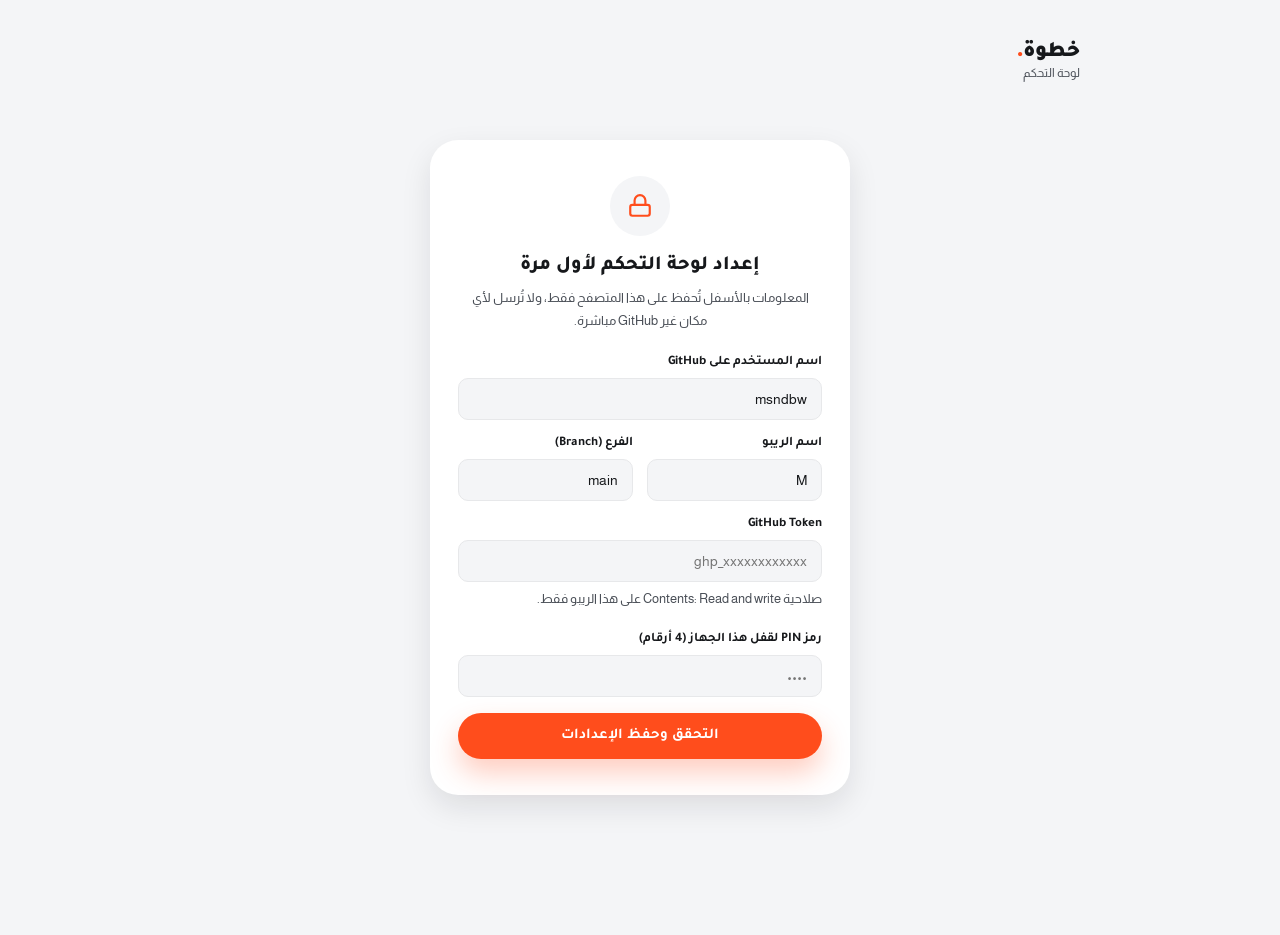
==== admin.html @ f739beaf "Add files via upload" ====
<!DOCTYPE html>
<html lang="ar" dir="rtl">
<head>
<meta charset="UTF-8">
<meta name="viewport" content="width=device-width, initial-scale=1.0">
<title>لوحة التحكم | خطوة</title>
<meta name="robots" content="noindex">
<link rel="preconnect" href="https://fonts.googleapis.com">
<link href="https://fonts.googleapis.com/css2?family=Almarai:wght@400;700;800&family=Tajawal:wght@700;800;900&display=swap" rel="stylesheet">
<link rel="stylesheet" href="style.css">
<link rel="stylesheet" href="admin.css">
</head>
<body class="admin-body">

<div class="admin-wrap">

  <div class="admin-topbar">
    <div class="admin-logo">خطوة<span>.</span><small>لوحة التحكم</small></div>
    <button class="btn btn-outline btn-sm" id="logoutBtn" style="display:none;">تسجيل خروج</button>
  </div>

  <!-- ============ شاشة الإعداد الأول (لا يوجد توكن محفوظ) ============ -->
  <div class="lock-screen" id="setupScreen" style="display:none;">
    <div class="lock-icon">
      <svg width="26" height="26" viewBox="0 0 24 24" fill="none" stroke="currentColor" stroke-width="2"><rect x="3" y="11" width="18" height="10" rx="2"/><path d="M7 11V7a5 5 0 0 1 10 0v4"/></svg>
    </div>
    <h2>إعداد لوحة التحكم لأول مرة</h2>
    <p>المعلومات بالأسفل تُحفظ على هذا المتصفح فقط، ولا تُرسل لأي مكان غير GitHub مباشرة.</p>

    <div class="alert alert-error" id="setupError"></div>

    <form id="setupForm">
      <div class="field">
        <label>اسم المستخدم على GitHub</label>
        <input type="text" id="cfgOwner" value="msndbw" required>
      </div>
      <div class="field-row">
        <div class="field">
          <label>اسم الريبو</label>
          <input type="text" id="cfgRepo" value="M" required>
        </div>
        <div class="field">
          <label>الفرع (Branch)</label>
          <input type="text" id="cfgBranch" value="main" required>
        </div>
      </div>
      <div class="field">
        <label>GitHub Token</label>
        <input type="password" id="cfgToken" placeholder="ghp_xxxxxxxxxxxx" required>
        <p class="field-hint">صلاحية Contents: Read and write على هذا الريبو فقط.</p>
      </div>
      <div class="field">
        <label>رمز PIN لقفل هذا الجهاز (4 أرقام)</label>
        <input type="password" inputmode="numeric" maxlength="6" id="cfgPin" placeholder="••••" required>
      </div>
      <button type="submit" class="btn btn-primary" style="width:100%;" id="setupSubmit">
        التحقق وحفظ الإعدادات
      </button>
    </form>
  </div>

  <!-- ============ شاشة قفل PIN (يوجد إعداد محفوظ مسبقاً) ============ -->
  <div class="lock-screen" id="pinScreen" style="display:none;">
    <div class="lock-icon">
      <svg width="26" height="26" viewBox="0 0 24 24" fill="none" stroke="currentColor" stroke-width="2"><rect x="3" y="11" width="18" height="10" rx="2"/><path d="M7 11V7a5 5 0 0 1 10 0v4"/></svg>
    </div>
    <h2>أدخل رمز القفل</h2>
    <p>هذا الجهاز يحتوي إعدادات محفوظة مسبقاً.</p>
    <div class="alert alert-error" id="pinError"></div>
    <form id="pinForm">
      <div class="field">
        <input type="password" inputmode="numeric" maxlength="6" id="pinInput" placeholder="••••" style="text-align:center; font-size:22px; letter-spacing:8px;" autofocus>
      </div>
      <button type="submit" class="btn btn-primary" style="width:100%;">دخول</button>
    </form>
    <p style="margin-top:18px;">
      <a href="#" id="forgotLink" style="font-size:12px; color:var(--ink-soft);">نسيت الرمز؟ مسح بيانات هذا الجهاز</a>
    </p>
  </div>

  <!-- ============ لوحة التحكم ============ -->
  <div class="dashboard" id="dashboard">

    <div class="tabs">
      <button class="tab-btn active" data-tab="addPanel">إضافة منتج</button>
      <button class="tab-btn" data-tab="listPanel">المنتجات الحالية</button>
    </div>

    <div class="alert alert-success" id="globalSuccess"></div>
    <div class="alert alert-error" id="globalError"></div>

    <!-- إضافة / تعديل منتج -->
    <div class="panel active" id="addPanel">
      <div class="card">
        <h3 id="formTitle">إضافة منتج جديد</h3>
        <form id="productForm">
          <input type="hidden" id="editingId" value="">

          <div class="field">
            <label>صورة المنتج</label>
            <img class="image-preview" id="imagePreview">
            <div class="image-drop">
              <input type="file" id="imageInput" accept="image/*">
              <p>اضغط لاختيار صورة، أو اتركها بدون صورة لاستخدام أيقونة افتراضية</p>
            </div>
          </div>

          <div class="field-row">
            <div class="field">
              <label>اسم المنتج</label>
              <input type="text" id="fName" required>
            </div>
            <div class="field">
              <label>الفئة</label>
              <select id="fCategory" required>
                <option value="رياضي">رياضي</option>
                <option value="كلاسيك">كلاسيك</option>
                <option value="شحاطات">شحاطات</option>
                <option value="كاجوال">كاجوال</option>
                <option value="رياضة جري">رياضة جري</option>
              </select>
            </div>
          </div>

          <div class="field-row">
            <div class="field">
              <label>السعر (د.ع)</label>
              <input type="number" id="fPrice" min="0" required>
            </div>
            <div class="field">
              <label>السعر قبل الخصم (اختياري)</label>
              <input type="number" id="fOldPrice" min="0">
            </div>
          </div>

          <div class="field-row">
            <div class="field">
              <label>نسبة الخصم %</label>
              <input type="number" id="fDiscount" min="0" max="90" value="0">
            </div>
            <div class="field">
              <label>الحالة</label>
              <select id="fStatus">
                <option value="available">متوفر</option>
                <option value="limited">كمية محدودة</option>
                <option value="out">نفذ من المخزون</option>
              </select>
            </div>
          </div>

          <div class="field">
            <label>الشارة</label>
            <select id="fBadge">
              <option value="">بدون</option>
              <option value="new">جديد</option>
              <option value="bestseller">الأكثر مبيعاً</option>
              <option value="offer">خصم</option>
            </select>
          </div>

          <div class="field">
            <label>المقاسات المتوفرة</label>
            <div class="size-checks" id="sizeChecks"></div>
          </div>

          <div class="field">
            <label>الوصف</label>
            <textarea id="fDescription" rows="3" required></textarea>
          </div>

          <div class="form-actions">
            <button type="submit" class="btn btn-primary" id="submitBtn">حفظ ونشر على الموقع</button>
            <button type="button" class="btn btn-outline" id="cancelEditBtn" style="display:none;">إلغاء التعديل</button>
          </div>
        </form>
      </div>
    </div>

    <!-- قائمة المنتجات -->
    <div class="panel" id="listPanel">
      <div class="card">
        <h3>المنتجات المنشورة حالياً</h3>
        <div id="productsList"><div class="empty-state">جارِ التحميل...</div></div>
      </div>
    </div>

    <div class="danger-zone">
      <p>هذا الخيار يمسح إعدادات GitHub والـ PIN من هذا المتصفح فقط (لا يحذف أي شي من الريبو).</p>
      <button class="btn btn-outline btn-sm" id="wipeDeviceBtn">مسح بيانات هذا الجهاز</button>
    </div>
  </div>

</div>

<script src="github-api.js"></script>
<script src="admin.js"></script>
</body>
</html>
---- style.css ----
/* ====================================================
   متجر خطوة — Design System
   أساس أبيض + لون الإمبر (برتقالي حاد) كهوية أساسية
   ==================================================== */

:root{
  --white:#ffffff;
  --ink:#16181b;
  --ink-soft:#4a4f57;
  --ember:#ff4d1c;
  --ember-dark:#e03d0f;
  --charcoal:#1f2226;
  --mist:#f4f5f7;
  --mist-dark:#e9eaed;
  --gold:#d6a93d;
  --line:#e7e8ea;
  --success:#1f9d55;

  --font-display:'Tajawal', sans-serif;
  --font-body:'Almarai', sans-serif;

  --radius-sm:10px;
  --radius-md:16px;
  --radius-lg:28px;

  --shadow-sm:0 2px 10px rgba(22,24,27,.06);
  --shadow-md:0 12px 30px rgba(22,24,27,.10);
  --shadow-ember:0 14px 28px rgba(255,77,28,.28);

  --container:1240px;
}

*{box-sizing:border-box;margin:0;padding:0;}
html{scroll-behavior:smooth;}
body{
  font-family:var(--font-body);
  background:var(--white);
  color:var(--ink);
  direction:rtl;
  -webkit-font-smoothing:antialiased;
  overflow-x:hidden;
}
img,svg{display:block;max-width:100%;}
a{color:inherit;text-decoration:none;}
ul{list-style:none;}
button{font-family:inherit;cursor:pointer;border:none;background:none;}
input{font-family:inherit;}

.container{
  width:100%;
  max-width:var(--container);
  margin:0 auto;
  padding:0 20px;
}

:focus-visible{
  outline:3px solid var(--ember);
  outline-offset:2px;
  border-radius:6px;
}

@media (prefers-reduced-motion: reduce){
  *{animation-duration:.001ms !important; animation-iteration-count:1 !important; transition-duration:.001ms !important; scroll-behavior:auto !important;}
}

/* ---------- أزرار ---------- */
.btn{
  display:inline-flex;
  align-items:center;
  justify-content:center;
  gap:8px;
  padding:14px 26px;
  border-radius:999px;
  font-family:var(--font-display);
  font-weight:700;
  font-size:15px;
  transition:transform .25s ease, box-shadow .25s ease, background .25s ease;
  white-space:nowrap;
}
.btn-primary{
  background:var(--ember);
  color:var(--white);
  box-shadow:var(--shadow-ember);
}
.btn-primary:hover{ background:var(--ember-dark); transform:translateY(-2px); }
.btn-dark{
  background:var(--ink);
  color:var(--white);
}
.btn-dark:hover{ background:var(--charcoal); transform:translateY(-2px); }
.btn-outline{
  background:transparent;
  border:2px solid var(--ink);
  color:var(--ink);
}
.btn-outline:hover{ background:var(--ink); color:var(--white); }
.btn-whatsapp{
  background:#1fb35a;
  color:var(--white);
}
.btn-whatsapp:hover{ background:#178f47; transform:translateY(-2px); }
.btn-sm{ padding:10px 18px; font-size:13px; }
.btn:active{ transform:translateY(0) scale(.97); }

/* ---------- شريط علوي ---------- */
.topbar{
  background:var(--charcoal);
  color:#cfd2d6;
  font-size:13px;
  font-family:var(--font-display);
}
.topbar .container{
  display:flex;
  align-items:center;
  justify-content:space-between;
  padding:8px 20px;
}
.topbar a{ color:#fff; font-weight:700; display:flex; align-items:center; gap:6px;}

/* ---------- الهيدر ---------- */
.site-header{
  position:sticky;
  top:0;
  z-index:90;
  background:rgba(255,255,255,.92);
  backdrop-filter:blur(10px);
  border-bottom:1px solid var(--line);
  transition:padding .25s ease, box-shadow .25s ease;
}
.site-header.scrolled{ box-shadow:var(--shadow-sm); }
.header-inner{
  display:flex;
  align-items:center;
  justify-content:space-between;
  gap:18px;
  padding:18px 0;
  transition:padding .25s ease;
}
.site-header.scrolled .header-inner{ padding:10px 0; }

.logo{
  font-family:var(--font-display);
  font-weight:900;
  font-size:26px;
  letter-spacing:.5px;
  display:flex;
  align-items:baseline;
  gap:6px;
}
.logo span{ color:var(--ember); }

.main-nav{ display:flex; align-items:center; gap:30px; }
.main-nav a{
  font-family:var(--font-display);
  font-weight:700;
  font-size:15px;
  color:var(--ink);
  position:relative;
  padding:6px 2px;
}
.main-nav a::after{
  content:"";
  position:absolute;
  right:0; left:0; bottom:-2px;
  height:2px;
  background:var(--ember);
  transform:scaleX(0);
  transform-origin:right;
  transition:transform .3s ease;
}
.main-nav a:hover::after,
.main-nav a.active::after{ transform:scaleX(1); }

.header-actions{ display:flex; align-items:center; gap:14px; }

.search-box{
  display:flex;
  align-items:center;
  background:var(--mist);
  border-radius:999px;
  padding:8px 16px;
  gap:8px;
  min-width:220px;
  transition:box-shadow .25s ease;
}
.search-box:focus-within{ box-shadow:0 0 0 2px var(--ember); }
.search-box input{
  background:none;
  border:none;
  outline:none;
  width:100%;
  font-size:14px;
  color:var(--ink);
}
.icon-btn{
  position:relative;
  width:42px;
  height:42px;
  border-radius:50%;
  background:var(--mist);
  display:flex;
  align-items:center;
  justify-content:center;
  transition:background .25s ease, transform .2s ease;
}
.icon-btn:hover{ background:var(--mist-dark); transform:translateY(-2px); }
.cart-count{
  position:absolute;
  top:-4px;
  left:-4px;
  background:var(--ember);
  color:#fff;
  font-size:11px;
  font-weight:800;
  width:19px;
  height:19px;
  border-radius:50%;
  display:flex;
  align-items:center;
  justify-content:center;
  font-family:var(--font-display);
}
.burger{ display:none; width:42px; height:42px; }

/* ---------- الهيرو ---------- */
.hero{
  position:relative;
  background:var(--mist);
  overflow:hidden;
  padding:70px 0 0;
}
.hero-inner{
  display:grid;
  grid-template-columns:1.05fr .95fr;
  align-items:center;
  gap:30px;
  min-height:520px;
}
.hero-eyebrow{
  display:inline-flex;
  align-items:center;
  gap:8px;
  font-family:var(--font-display);
  font-weight:700;
  font-size:13px;
  color:var(--ember-dark);
  background:#fff0ea;
  padding:7px 16px;
  border-radius:999px;
  margin-bottom:18px;
}
.hero h1{
  font-family:var(--font-display);
  font-weight:900;
  font-size:clamp(34px,5vw,58px);
  line-height:1.15;
  margin-bottom:18px;
}
.hero h1 em{
  color:var(--ember);
  font-style:normal;
  position:relative;
}
.hero p{
  font-size:17px;
  color:var(--ink-soft);
  max-width:440px;
  margin-bottom:30px;
  line-height:1.8;
}
.hero-ctas{ display:flex; gap:14px; flex-wrap:wrap; margin-bottom:38px;}
.hero-stats{ display:flex; gap:34px; }
.hero-stats div b{
  display:block;
  font-family:var(--font-display);
  font-weight:900;
  font-size:24px;
}
.hero-stats div span{ font-size:13px; color:var(--ink-soft); }

.hero-art{
  position:relative;
  height:100%;
  display:flex;
  align-items:center;
  justify-content:center;
}
.hero-blob{
  position:absolute;
  width:380px;
  height:380px;
  border-radius:50%;
  background:radial-gradient(circle at 35% 30%, #ffe2d3, #ffd2bb 60%, #ffd2bb 100%);
  z-index:0;
}
.hero-shoe{
  position:relative;
  z-index:1;
  width:min(420px, 80%);
  color:var(--ink);
  animation:float 5s ease-in-out infinite;
}
.hero-shoe .accent{ color:var(--ember); }

.hero-stamp{
  position:absolute;
  top:14%;
  left:6%;
  z-index:2;
}

@keyframes float{
  0%,100%{ transform:translateY(0) rotate(-3deg); }
  50%{ transform:translateY(-14px) rotate(-1deg); }
}

/* ---------- الختم (Stamp) — العنصر المميز للهوية ---------- */
.stamp{
  --c:var(--ember);
  width:84px;
  height:84px;
  border-radius:50%;
  border:2px dashed var(--c);
  display:flex;
  align-items:center;
  justify-content:center;
  text-align:center;
  transform:rotate(-12deg);
  background:#fff;
  box-shadow:var(--shadow-sm);
  transition:transform .35s ease;
}
.stamp::before{
  content:"";
  position:absolute;
  inset:7px;
  border:1px solid var(--c);
  border-radius:50%;
}
.stamp b{
  font-family:var(--font-display);
  font-weight:900;
  font-size:13px;
  color:var(--c);
  line-height:1.15;
}
.stamp.gold{ --c:var(--gold); }
.stamp.charcoal{ --c:var(--charcoal); }
.stamp.muted{ --c:#9a9da3; }
.stamp-sm{ width:60px; height:60px; }
.stamp-sm b{ font-size:10px; }

/* ---------- شرائح الفئات ---------- */
.cat-strip{ padding:46px 0 10px; }
.section-head{
  display:flex;
  align-items:flex-end;
  justify-content:space-between;
  margin-bottom:26px;
  gap:16px;
  flex-wrap:wrap;
}
.section-head .eyebrow{
  font-family:var(--font-display);
  font-weight:700;
  color:var(--ember-dark);
  font-size:13px;
  margin-bottom:6px;
  display:block;
}
.section-head h2{
  font-family:var(--font-display);
  font-weight:900;
  font-size:clamp(22px,3vw,32px);
}
.section-head p{ color:var(--ink-soft); font-size:14px; margin-top:6px; }

.chips{
  display:flex;
  gap:12px;
  overflow-x:auto;
  padding-bottom:6px;
  scrollbar-width:none;
}
.chips::-webkit-scrollbar{ display:none; }
.chip{
  flex:0 0 auto;
  padding:10px 22px;
  border-radius:999px;
  background:var(--mist);
  font-family:var(--font-display);
  font-weight:700;
  font-size:14px;
  color:var(--ink-soft);
  transition:background .25s ease, color .25s ease, transform .2s ease;
}
.chip:hover{ transform:translateY(-2px); }
.chip.active{ background:var(--ink); color:#fff; }

/* ---------- شبكة المنتجات ---------- */
.products-grid{
  display:grid;
  grid-template-columns:repeat(4, 1fr);
  gap:22px;
  margin-top:30px;
}
.product-card{
  position:relative;
  background:#fff;
  border:1px solid var(--line);
  border-radius:var(--radius-md);
  overflow:hidden;
  transition:transform .3s ease, box-shadow .3s ease;
}
.product-card:hover{
  transform:translateY(-6px);
  box-shadow:var(--shadow-md);
}
.product-media{
  position:relative;
  background:var(--mist);
  aspect-ratio:1/1;
  display:flex;
  align-items:center;
  justify-content:center;
  padding:30px;
  overflow:hidden;
}
.product-media svg{
  width:78%;
  color:var(--ink);
  transition:transform .4s ease;
}
.product-media img{
  width:100%;
  height:100%;
  object-fit:cover;
  transition:transform .4s ease;
}
.product-card:hover .product-media img{ transform:scale(1.06); }
.product-card:hover .product-media svg{ transform:scale(1.08) rotate(-3deg); }

.product-card .stamp{
  position:absolute;
  top:10px;
  right:10px;
  width:58px;
  height:58px;
}
.product-card .stamp b{ font-size:10px; }

.quick-view{
  position:absolute;
  bottom:12px;
  left:50%;
  transform:translate(-50%, 14px);
  opacity:0;
  transition:all .25s ease;
  background:var(--ink);
  color:#fff;
  font-family:var(--font-display);
  font-size:12px;
  font-weight:700;
  padding:9px 18px;
  border-radius:999px;
  white-space:nowrap;
}
.product-card:hover .quick-view{ opacity:1; transform:translate(-50%, 0); }

.product-info{ padding:16px 18px 18px; }
.product-cat{ font-size:12px; color:var(--ink-soft); margin-bottom:4px; }
.product-name{
  font-family:var(--font-display);
  font-weight:800;
  font-size:16px;
  margin-bottom:8px;
}
.product-sizes{ display:flex; gap:5px; margin-bottom:12px; flex-wrap:wrap; }
.product-sizes span{
  font-size:11px;
  color:var(--ink-soft);
  background:var(--mist);
  border-radius:6px;
  padding:2px 7px;
}
.price-row{ display:flex; align-items:center; justify-content:space-between; }
.price-group{ display:flex; align-items:baseline; gap:8px; }
.price{
  font-family:var(--font-display);
  font-weight:900;
  font-size:18px;
}
.price-old{
  font-size:13px;
  color:#a9adb3;
  text-decoration:line-through;
}
.add-cart-btn{
  width:42px;
  height:42px;
  border-radius:50%;
  background:var(--ink);
  color:#fff;
  display:flex;
  align-items:center;
  justify-content:center;
  transition:background .25s ease, transform .2s ease;
}
.add-cart-btn:hover{ background:var(--ember); transform:scale(1.08); }
.add-cart-btn.added{ background:var(--success); }
.add-cart-btn svg{ width:18px; height:18px; }

.stock-note{
  font-size:12px;
  font-weight:700;
  margin-top:8px;
  display:flex;
  align-items:center;
  gap:5px;
}
.stock-note.limited{ color:var(--gold); }
.stock-note.out{ color:#c63b3b; }
.stock-note.available{ color:var(--success); }

.out-overlay{
  position:absolute; inset:0;
  background:rgba(255,255,255,.65);
  display:flex; align-items:center; justify-content:center;
}
.product-card.is-out .add-cart-btn{ opacity:.4; pointer-events:none; }

/* ---------- قسم العروض (خلفية غامقة) ---------- */
.offers-section{
  background:var(--charcoal);
  color:#fff;
  padding:60px 0;
  margin-top:70px;
  position:relative;
  overflow:hidden;
}
.offers-section::before{
  content:"";
  position:absolute;
  top:-120px; left:-80px;
  width:300px; height:300px;
  background:var(--ember);
  opacity:.18;
  border-radius:50%;
  filter:blur(10px);
}
.offers-section .section-head h2,
.offers-section .section-head p{ color:#fff; }
.offers-section .section-head .eyebrow{ color:var(--gold); }
.offers-section .product-card{
  background:#26292e;
  border-color:#34373d;
}
.offers-section .product-media{ background:#2d3036; }
.offers-section .product-media svg{ color:#fff; }
.offers-section .product-name{ color:#fff; }
.offers-section .product-cat{ color:#9aa0a8; }
.offers-section .product-sizes span{ background:#33363c; color:#c7cbd1; }
.offers-section .price{ color:#fff; }

/* ---------- آراء الزبائن ---------- */
.reviews{ padding:80px 0; }
.review-grid{
  display:grid;
  grid-template-columns:repeat(3, 1fr);
  gap:22px;
}
.review-card{
  background:var(--mist);
  border-radius:var(--radius-md);
  padding:26px;
}
.review-stars{ color:var(--gold); font-size:14px; margin-bottom:14px; letter-spacing:3px; }
.review-text{ font-size:14px; line-height:1.9; color:var(--ink-soft); margin-bottom:18px; }
.review-by{ display:flex; align-items:center; gap:10px; }
.review-avatar{
  width:40px; height:40px; border-radius:50%;
  background:var(--ink);
  color:#fff;
  display:flex; align-items:center; justify-content:center;
  font-family:var(--font-display); font-weight:800; font-size:15px;
}
.review-name{ font-family:var(--font-display); font-weight:800; font-size:14px; }
.review-loc{ font-size:12px; color:var(--ink-soft); }

/* ---------- إحصائيات ---------- */
.stats-strip{
  background:var(--mist);
  border-radius:var(--radius-lg);
  margin:0 0 80px;
  padding:46px 30px;
  display:grid;
  grid-template-columns:repeat(4, 1fr);
  text-align:center;
}
.stats-strip div b{
  display:block;
  font-family:var(--font-display);
  font-weight:900;
  font-size:34px;
  color:var(--ink);
}
.stats-strip div span{ font-size:13px; color:var(--ink-soft); }

/* ---------- فوتر ---------- */
.site-footer{ background:var(--ink); color:#cfd2d6; padding:60px 0 24px; }
.footer-grid{
  display:grid;
  grid-template-columns:1.4fr 1fr 1fr 1.2fr;
  gap:30px;
  padding-bottom:40px;
  border-bottom:1px solid #2c2f34;
}
.footer-logo{ font-family:var(--font-display); font-weight:900; font-size:24px; color:#fff; margin-bottom:12px;}
.footer-logo span{ color:var(--ember); }
.footer-about{ font-size:13px; line-height:1.9; color:#9aa0a8; max-width:280px; }
.footer-col h4{ font-family:var(--font-display); font-size:15px; margin-bottom:16px; color:#fff; }
.footer-col ul li{ margin-bottom:10px; }
.footer-col ul a{ font-size:13px; color:#9aa0a8; transition:color .2s ease; }
.footer-col ul a:hover{ color:var(--ember); }
.footer-bottom{
  display:flex; justify-content:space-between; align-items:center;
  padding-top:22px; font-size:12px; color:#80858d; flex-wrap:wrap; gap:10px;
}
.socials{ display:flex; gap:10px; }
.socials a{
  width:36px; height:36px; border-radius:50%;
  background:#26292e;
  display:flex; align-items:center; justify-content:center;
  transition:background .2s ease;
}
.socials a:hover{ background:var(--ember); }

/* ---------- زر واتساب العائم ---------- */
.float-whatsapp{
  position:fixed;
  bottom:24px;
  left:24px;
  z-index:80;
  width:58px; height:58px;
  border-radius:50%;
  background:#1fb35a;
  display:flex; align-items:center; justify-content:center;
  box-shadow:0 10px 24px rgba(31,179,90,.4);
  animation:pulse 2.4s infinite;
}
.float-whatsapp svg{ width:28px; height:28px; color:#fff; }
@keyframes pulse{
  0%{ box-shadow:0 0 0 0 rgba(31,179,90,.5); }
  70%{ box-shadow:0 0 0 14px rgba(31,179,90,0); }
  100%{ box-shadow:0 0 0 0 rgba(31,179,90,0); }
}

/* ---------- كشف عند التمرير ---------- */
.reveal{ opacity:0; transform:translateY(26px); transition:opacity .7s ease, transform .7s ease; }
.reveal.in{ opacity:1; transform:translateY(0); }

/* ---------- موبايل ---------- */
@media (max-width: 980px){
  .products-grid{ grid-template-columns:repeat(2, 1fr); }
  .review-grid{ grid-template-columns:1fr; }
  .footer-grid{ grid-template-columns:1fr 1fr; }
  .hero-inner{ grid-template-columns:1fr; min-height:auto; padding:30px 0 50px; text-align:center; }
  .hero p{ margin-inline:auto; }
  .hero-stats{ justify-content:center; }
  .hero-art{ order:-1; height:300px; }
  .hero-blob{ width:260px; height:260px; }
  .hero-stamp{ left:10%; top:6%; }
  .stats-strip{ grid-template-columns:repeat(2, 1fr); gap:24px; }
}

@media (max-width: 760px){
  .search-box{ display:none; }
  .main-nav{
    position:fixed;
    inset:74px 0 0 0;
    background:#fff;
    flex-direction:column;
    align-items:flex-start;
    padding:30px 24px;
    gap:22px;
    transform:translateX(100%);
    transition:transform .3s ease;
    overflow-y:auto;
  }
  .main-nav.open{ transform:translateX(0); }
  .main-nav a{ font-size:18px; }
  .burger{ display:flex; align-items:center; justify-content:center; }
  .footer-grid{ grid-template-columns:1fr; gap:30px; }
}

@media (max-width: 560px){
  .products-grid{ grid-template-columns:repeat(2, 1fr); gap:14px; }
  .product-info{ padding:12px 12px 14px; }
  .hero h1{ font-size:32px; }
  .stats-strip{ grid-template-columns:repeat(2,1fr); padding:30px 18px; }
  .float-whatsapp{ width:52px; height:52px; bottom:16px; left:16px; }
}
---- admin.css ----
/* ====================================================
   admin.css — يعتمد على متغيرات الألوان في style.css
   ==================================================== */

body.admin-body{
  background:var(--mist);
  min-height:100vh;
}

.admin-wrap{
  max-width:920px;
  margin:0 auto;
  padding:40px 20px 80px;
}

.admin-topbar{
  display:flex;
  align-items:center;
  justify-content:space-between;
  margin-bottom:30px;
}
.admin-logo{
  font-family:var(--font-display);
  font-weight:900;
  font-size:22px;
}
.admin-logo span{ color:var(--ember); }
.admin-logo small{
  display:block;
  font-family:var(--font-body);
  font-weight:400;
  font-size:12px;
  color:var(--ink-soft);
}

/* ---------- شاشة القفل ---------- */
.lock-screen{
  max-width:420px;
  margin:60px auto;
  background:#fff;
  border-radius:var(--radius-lg);
  padding:36px 28px;
  box-shadow:var(--shadow-md);
  text-align:center;
}
.lock-icon{
  width:60px; height:60px;
  margin:0 auto 18px;
  border-radius:50%;
  background:var(--mist);
  display:flex; align-items:center; justify-content:center;
  color:var(--ember);
}
.lock-screen h2{
  font-family:var(--font-display);
  font-weight:800;
  font-size:20px;
  margin-bottom:8px;
}
.lock-screen p{ font-size:13px; color:var(--ink-soft); margin-bottom:22px; line-height:1.8; }

.field{ margin-bottom:16px; text-align:right; }
.field label{
  display:block;
  font-family:var(--font-display);
  font-weight:700;
  font-size:13px;
  margin-bottom:7px;
}
.field input,
.field select,
.field textarea{
  width:100%;
  padding:12px 14px;
  border-radius:var(--radius-sm);
  border:1.5px solid var(--line);
  background:var(--mist);
  font-size:14px;
  color:var(--ink);
  transition:border-color .2s ease, background .2s ease;
}
.field input:focus,
.field select:focus,
.field textarea:focus{
  outline:none;
  border-color:var(--ember);
  background:#fff;
}
.field-hint{ font-size:11px; color:#9a9da3; margin-top:5px; }
.field-row{ display:grid; grid-template-columns:1fr 1fr; gap:14px; }

.pin-dots{
  display:flex;
  gap:12px;
  justify-content:center;
  margin-bottom:22px;
}
.pin-dots input{
  width:46px; height:54px;
  text-align:center;
  font-size:22px;
  font-family:var(--font-display);
  font-weight:800;
}

.alert{
  border-radius:var(--radius-sm);
  padding:12px 14px;
  font-size:13px;
  margin-bottom:16px;
  text-align:right;
  display:none;
}
.alert.show{ display:block; }
.alert-error{ background:#fdeceb; color:#c63b3b; }
.alert-success{ background:#e9f7ef; color:#1f9d55; }

/* ---------- لوحة التحكم ---------- */
.dashboard{ display:none; }
.dashboard.show{ display:block; }

.tabs{ display:flex; gap:10px; margin-bottom:24px; }
.tab-btn{
  padding:10px 20px;
  border-radius:999px;
  background:#fff;
  font-family:var(--font-display);
  font-weight:700;
  font-size:14px;
  color:var(--ink-soft);
  border:1.5px solid var(--line);
}
.tab-btn.active{ background:var(--ink); color:#fff; border-color:var(--ink); }

.panel{ display:none; }
.panel.active{ display:block; }

.card{
  background:#fff;
  border-radius:var(--radius-md);
  padding:24px;
  box-shadow:var(--shadow-sm);
  margin-bottom:20px;
}
.card h3{
  font-family:var(--font-display);
  font-weight:800;
  font-size:17px;
  margin-bottom:18px;
}

.size-checks{ display:flex; gap:8px; flex-wrap:wrap; }
.size-checks label{
  display:flex; align-items:center; gap:6px;
  background:var(--mist);
  border-radius:8px;
  padding:7px 12px;
  font-size:13px;
  cursor:pointer;
}
.size-checks input{ width:auto; accent-color:var(--ember); }

.image-drop{
  border:2px dashed var(--line);
  border-radius:var(--radius-sm);
  padding:24px;
  text-align:center;
  cursor:pointer;
  position:relative;
  background:var(--mist);
}
.image-drop input{ position:absolute; inset:0; opacity:0; cursor:pointer; }
.image-drop p{ font-size:13px; color:var(--ink-soft); }
.image-preview{
  width:120px; height:120px;
  border-radius:var(--radius-sm);
  object-fit:cover;
  margin:0 auto 12px;
  display:none;
}
.image-preview.show{ display:block; }

.form-actions{ display:flex; gap:12px; margin-top:8px; }

/* ---------- قائمة المنتجات ---------- */
.admin-product{
  display:flex;
  align-items:center;
  gap:14px;
  padding:14px 0;
  border-bottom:1px solid var(--line);
}
.admin-product:last-child{ border-bottom:none; }
.admin-product .thumb{
  width:54px; height:54px;
  border-radius:10px;
  background:var(--mist);
  display:flex; align-items:center; justify-content:center;
  overflow:hidden;
  flex:0 0 auto;
}
.admin-product .thumb img{ width:100%; height:100%; object-fit:cover; }
.admin-product .thumb svg{ width:34px; color:var(--ink); }
.admin-product .info{ flex:1; min-width:0; }
.admin-product .info b{ font-family:var(--font-display); font-size:14px; display:block; }
.admin-product .info span{ font-size:12px; color:var(--ink-soft); }
.admin-product .actions{ display:flex; gap:8px; flex:0 0 auto; }
.icon-action{
  width:34px; height:34px;
  border-radius:50%;
  background:var(--mist);
  display:flex; align-items:center; justify-content:center;
}
.icon-action:hover{ background:var(--mist-dark); }
.icon-action.danger:hover{ background:#fdeceb; color:#c63b3b; }

.empty-state{
  text-align:center;
  padding:40px 10px;
  color:var(--ink-soft);
  font-size:13px;
}

.spinner{
  width:16px; height:16px;
  border:2px solid rgba(255,255,255,.5);
  border-top-color:#fff;
  border-radius:50%;
  animation:spin .7s linear infinite;
  display:inline-block;
}
@keyframes spin{ to{ transform:rotate(360deg); } }

.danger-zone{
  margin-top:30px;
  border:1px dashed #e3a6a6;
  border-radius:var(--radius-md);
  padding:18px;
  text-align:center;
}
.danger-zone p{ font-size:12px; color:#a04c4c; margin-bottom:12px; }

@media (max-width: 600px){
  .field-row{ grid-template-columns:1fr; }
  .admin-wrap{ padding:24px 14px 60px; }
}
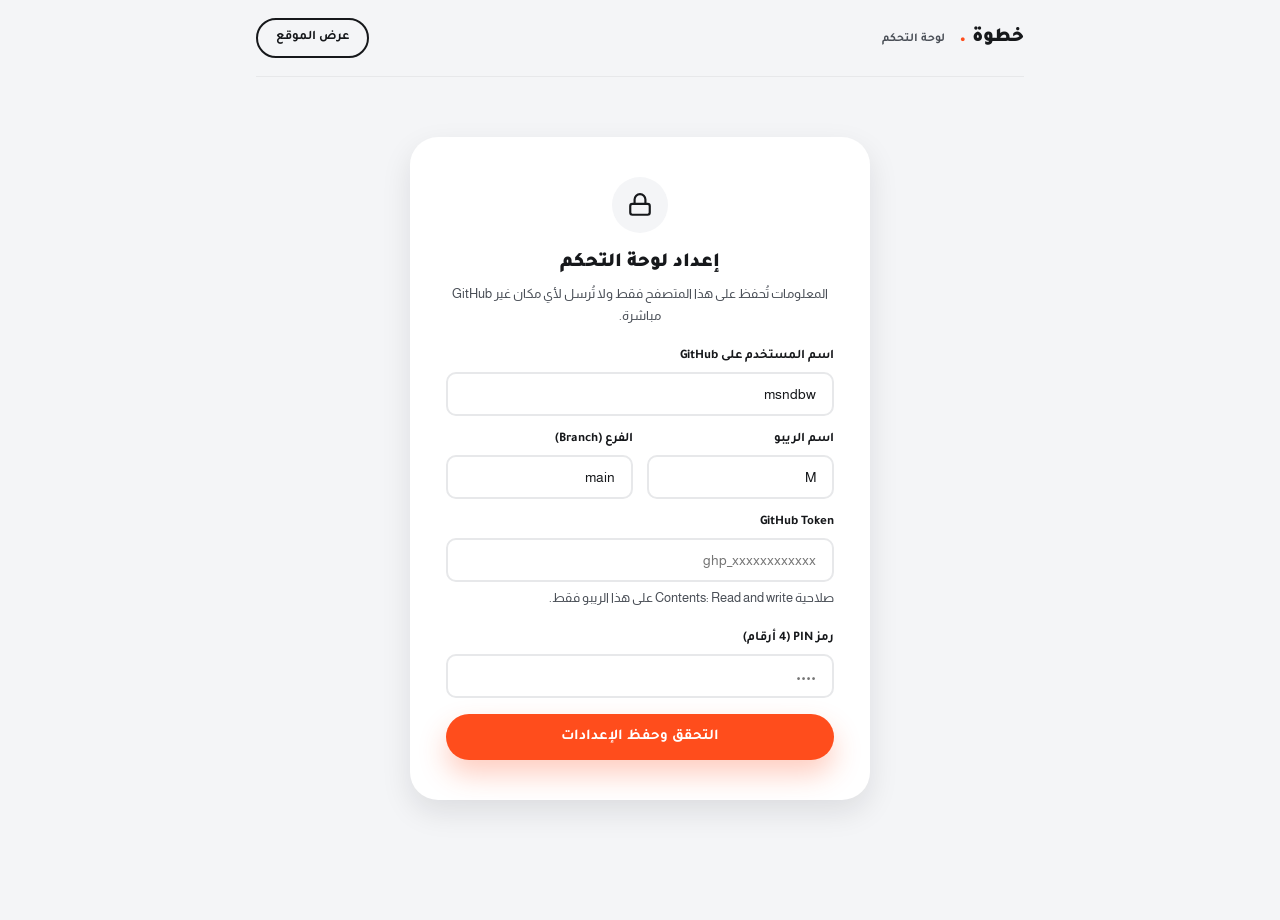
==== commit 8cd8f7c1: "Add files via upload" ====
--- a/admin.html
+++ b/admin.html
@@ -8,7 +8,6 @@
 <link rel="preconnect" href="https://fonts.googleapis.com">
 <link href="https://fonts.googleapis.com/css2?family=Almarai:wght@400;700;800&family=Tajawal:wght@700;800;900&display=swap" rel="stylesheet">
 <link rel="stylesheet" href="style.css">
-<link rel="stylesheet" href="admin.css">
 </head>
 <body class="admin-body">
 
@@ -16,16 +15,19 @@
 
   <div class="admin-topbar">
     <div class="admin-logo">خطوة<span>.</span><small>لوحة التحكم</small></div>
-    <button class="btn btn-outline btn-sm" id="logoutBtn" style="display:none;">تسجيل خروج</button>
-  </div>
-
-  <!-- ============ شاشة الإعداد الأول (لا يوجد توكن محفوظ) ============ -->
+    <div style="display:flex;gap:10px;align-items:center;">
+      <a href="index.html" class="btn btn-outline btn-sm" target="_blank">عرض الموقع</a>
+      <button class="btn btn-outline btn-sm" id="logoutBtn" style="display:none;">تسجيل خروج</button>
+    </div>
+  </div>
+
+  <!-- شاشة الإعداد الأول -->
   <div class="lock-screen" id="setupScreen" style="display:none;">
     <div class="lock-icon">
       <svg width="26" height="26" viewBox="0 0 24 24" fill="none" stroke="currentColor" stroke-width="2"><rect x="3" y="11" width="18" height="10" rx="2"/><path d="M7 11V7a5 5 0 0 1 10 0v4"/></svg>
     </div>
-    <h2>إعداد لوحة التحكم لأول مرة</h2>
-    <p>المعلومات بالأسفل تُحفظ على هذا المتصفح فقط، ولا تُرسل لأي مكان غير GitHub مباشرة.</p>
+    <h2>إعداد لوحة التحكم</h2>
+    <p>المعلومات تُحفظ على هذا المتصفح فقط ولا تُرسل لأي مكان غير GitHub مباشرة.</p>
 
     <div class="alert alert-error" id="setupError"></div>
 
@@ -50,40 +52,39 @@
         <p class="field-hint">صلاحية Contents: Read and write على هذا الريبو فقط.</p>
       </div>
       <div class="field">
-        <label>رمز PIN لقفل هذا الجهاز (4 أرقام)</label>
+        <label>رمز PIN (4 أرقام)</label>
         <input type="password" inputmode="numeric" maxlength="6" id="cfgPin" placeholder="••••" required>
       </div>
-      <button type="submit" class="btn btn-primary" style="width:100%;" id="setupSubmit">
-        التحقق وحفظ الإعدادات
-      </button>
+      <button type="submit" class="btn btn-primary" style="width:100%;" id="setupSubmit">التحقق وحفظ الإعدادات</button>
     </form>
   </div>
 
-  <!-- ============ شاشة قفل PIN (يوجد إعداد محفوظ مسبقاً) ============ -->
+  <!-- شاشة PIN -->
   <div class="lock-screen" id="pinScreen" style="display:none;">
     <div class="lock-icon">
       <svg width="26" height="26" viewBox="0 0 24 24" fill="none" stroke="currentColor" stroke-width="2"><rect x="3" y="11" width="18" height="10" rx="2"/><path d="M7 11V7a5 5 0 0 1 10 0v4"/></svg>
     </div>
     <h2>أدخل رمز القفل</h2>
-    <p>هذا الجهاز يحتوي إعدادات محفوظة مسبقاً.</p>
+    <p>هذا الجهاز يحتوي إعدادات محفوظة.</p>
     <div class="alert alert-error" id="pinError"></div>
     <form id="pinForm">
       <div class="field">
-        <input type="password" inputmode="numeric" maxlength="6" id="pinInput" placeholder="••••" style="text-align:center; font-size:22px; letter-spacing:8px;" autofocus>
+        <input type="password" inputmode="numeric" maxlength="6" id="pinInput" placeholder="••••" style="text-align:center;font-size:22px;letter-spacing:8px;" autofocus>
       </div>
       <button type="submit" class="btn btn-primary" style="width:100%;">دخول</button>
     </form>
     <p style="margin-top:18px;">
-      <a href="#" id="forgotLink" style="font-size:12px; color:var(--ink-soft);">نسيت الرمز؟ مسح بيانات هذا الجهاز</a>
+      <a href="#" id="forgotLink" style="font-size:12px;color:var(--ink-soft);">نسيت الرمز؟ مسح بيانات هذا الجهاز</a>
     </p>
   </div>
 
-  <!-- ============ لوحة التحكم ============ -->
+  <!-- لوحة التحكم -->
   <div class="dashboard" id="dashboard">
 
     <div class="tabs">
-      <button class="tab-btn active" data-tab="addPanel">إضافة منتج</button>
-      <button class="tab-btn" data-tab="listPanel">المنتجات الحالية</button>
+      <button class="tab-btn active" data-tab="addPanel">➕ إضافة منتج</button>
+      <button class="tab-btn" data-tab="listPanel">📋 المنتجات</button>
+      <button class="tab-btn" data-tab="catsPanel">🏷️ الفئات</button>
     </div>
 
     <div class="alert alert-success" id="globalSuccess"></div>
@@ -96,28 +97,27 @@
         <form id="productForm">
           <input type="hidden" id="editingId" value="">
 
-          <div class="field">
-            <label>صورة المنتج</label>
-            <img class="image-preview" id="imagePreview">
-            <div class="image-drop">
-              <input type="file" id="imageInput" accept="image/*">
-              <p>اضغط لاختيار صورة، أو اتركها بدون صورة لاستخدام أيقونة افتراضية</p>
+          <!-- صور متعددة -->
+          <div class="field">
+            <label>صور المنتج (حتى 10 صور)</label>
+            <div class="multi-images" id="multiImagesPreview"></div>
+            <div class="image-drop" id="imageDropZone">
+              <input type="file" id="imageInput" accept="image/*" multiple>
+              <svg width="28" height="28" viewBox="0 0 24 24" fill="none" stroke="currentColor" stroke-width="1.5" style="margin:0 auto 8px;opacity:.4"><path d="M21 15v4a2 2 0 0 1-2 2H5a2 2 0 0 1-2-2v-4"/><polyline points="17 8 12 3 7 8"/><line x1="12" y1="3" x2="12" y2="15"/></svg>
+              <p>اضغط لاختيار صور (يمكن اختيار عدة صور)</p>
+              <p style="font-size:11px;margin-top:4px;opacity:.6;">الحد الأقصى 10 صور</p>
             </div>
           </div>
 
           <div class="field-row">
             <div class="field">
               <label>اسم المنتج</label>
-              <input type="text" id="fName" required>
+              <input type="text" id="fName" required placeholder="مثال: حذاء رياضي أسود">
             </div>
             <div class="field">
               <label>الفئة</label>
               <select id="fCategory" required>
-                <option value="رياضي">رياضي</option>
-                <option value="كلاسيك">كلاسيك</option>
-                <option value="شحاطات">شحاطات</option>
-                <option value="كاجوال">كاجوال</option>
-                <option value="رياضة جري">رياضة جري</option>
+                <option value="">اختر الفئة</option>
               </select>
             </div>
           </div>
@@ -125,11 +125,13 @@
           <div class="field-row">
             <div class="field">
               <label>السعر (د.ع)</label>
-              <input type="number" id="fPrice" min="0" required>
+              <input type="text" id="fPrice" placeholder="مثال: 45000" required>
+              <p class="field-hint" id="fPriceHint"></p>
             </div>
             <div class="field">
               <label>السعر قبل الخصم (اختياري)</label>
-              <input type="number" id="fOldPrice" min="0">
+              <input type="text" id="fOldPrice" placeholder="مثال: 60000">
+              <p class="field-hint" id="fOldPriceHint"></p>
             </div>
           </div>
 
@@ -158,14 +160,30 @@
             </select>
           </div>
 
+          <!-- مقاسات ديناميكية -->
           <div class="field">
             <label>المقاسات المتوفرة</label>
             <div class="size-checks" id="sizeChecks"></div>
+            <div class="add-tag-row" style="margin-top:10px;">
+              <input type="number" class="add-tag-input" id="newSizeInput" placeholder="أضف مقاساً مخصصاً">
+              <button type="button" class="btn btn-outline btn-sm" onclick="addCustomSize()">+ إضافة</button>
+            </div>
+          </div>
+
+          <!-- ألوان ديناميكية -->
+          <div class="field">
+            <label>الألوان المتوفرة (اختياري)</label>
+            <div class="dynamic-tags" id="colorTags"></div>
+            <div class="add-tag-row">
+              <input type="text" class="add-tag-input" id="newColorInput" placeholder="مثال: أسود, أبيض, أزرق">
+              <button type="button" class="btn btn-outline btn-sm" onclick="addColor()">+ إضافة</button>
+            </div>
+            <p class="field-hint">اكتب اسم اللون واضغط إضافة، أو اضغط Enter</p>
           </div>
 
           <div class="field">
             <label>الوصف</label>
-            <textarea id="fDescription" rows="3" required></textarea>
+            <textarea id="fDescription" rows="3" required placeholder="اكتب وصفاً مختصراً للمنتج..."></textarea>
           </div>
 
           <div class="form-actions">
@@ -180,12 +198,31 @@
     <div class="panel" id="listPanel">
       <div class="card">
         <h3>المنتجات المنشورة حالياً</h3>
+        <div style="margin-bottom:14px;">
+          <input type="text" id="adminSearch" placeholder="ابحث في المنتجات..." style="width:100%;padding:10px 14px;border-radius:10px;border:2px solid var(--line);font-family:var(--font-body);font-size:14px;">
+        </div>
         <div id="productsList"><div class="empty-state">جارِ التحميل...</div></div>
       </div>
     </div>
 
+    <!-- الفئات -->
+    <div class="panel" id="catsPanel">
+      <div class="card">
+        <h3>إدارة الفئات</h3>
+        <div class="dynamic-tags" id="adminCatTags"></div>
+        <div class="add-tag-row" style="margin-top:14px;">
+          <input type="text" class="add-tag-input" id="newCatInput" placeholder="اسم الفئة الجديدة">
+          <button type="button" class="btn btn-primary btn-sm" onclick="addCategory()">+ إضافة</button>
+        </div>
+        <p style="margin-top:14px;font-size:12px;color:var(--ink-soft);">الفئة "الكل" تُضاف تلقائياً ولا تحتاج إدخالها.</p>
+        <div style="margin-top:18px;">
+          <button class="btn btn-primary btn-sm" onclick="saveCategoriesBtn()">💾 حفظ الفئات</button>
+        </div>
+      </div>
+    </div>
+
     <div class="danger-zone">
-      <p>هذا الخيار يمسح إعدادات GitHub والـ PIN من هذا المتصفح فقط (لا يحذف أي شي من الريبو).</p>
+      <p>مسح إعدادات GitHub والـ PIN من هذا المتصفح فقط (لا يحذف أي شي من الريبو).</p>
       <button class="btn btn-outline btn-sm" id="wipeDeviceBtn">مسح بيانات هذا الجهاز</button>
     </div>
   </div>
--- a/style.css
+++ b/style.css
@@ -1,6 +1,5 @@
 /* ====================================================
-   متجر خطوة — Design System
-   أساس أبيض + لون الإمبر (برتقالي حاد) كهوية أساسية
+   متجر خطوة — Design System v2
    ==================================================== */
 
 :root{
@@ -9,6 +8,7 @@
   --ink-soft:#4a4f57;
   --ember:#ff4d1c;
   --ember-dark:#e03d0f;
+  --ember-light:#fff0ea;
   --charcoal:#1f2226;
   --mist:#f4f5f7;
   --mist-dark:#e9eaed;
@@ -25,6 +25,7 @@
 
   --shadow-sm:0 2px 10px rgba(22,24,27,.06);
   --shadow-md:0 12px 30px rgba(22,24,27,.10);
+  --shadow-lg:0 20px 50px rgba(22,24,27,.15);
   --shadow-ember:0 14px 28px rgba(255,77,28,.28);
 
   --container:1240px;
@@ -44,7 +45,7 @@
 a{color:inherit;text-decoration:none;}
 ul{list-style:none;}
 button{font-family:inherit;cursor:pointer;border:none;background:none;}
-input{font-family:inherit;}
+input,textarea,select{font-family:inherit;}
 
 .container{
   width:100%;
@@ -60,7 +61,7 @@
 }
 
 @media (prefers-reduced-motion: reduce){
-  *{animation-duration:.001ms !important; animation-iteration-count:1 !important; transition-duration:.001ms !important; scroll-behavior:auto !important;}
+  *{animation-duration:.001ms !important;animation-iteration-count:1 !important;transition-duration:.001ms !important;scroll-behavior:auto !important;}
 }
 
 /* ---------- أزرار ---------- */
@@ -82,25 +83,19 @@
   color:var(--white);
   box-shadow:var(--shadow-ember);
 }
-.btn-primary:hover{ background:var(--ember-dark); transform:translateY(-2px); }
-.btn-dark{
-  background:var(--ink);
-  color:var(--white);
-}
-.btn-dark:hover{ background:var(--charcoal); transform:translateY(-2px); }
+.btn-primary:hover{background:var(--ember-dark);transform:translateY(-2px);}
+.btn-dark{background:var(--ink);color:var(--white);}
+.btn-dark:hover{background:var(--charcoal);transform:translateY(-2px);}
 .btn-outline{
   background:transparent;
   border:2px solid var(--ink);
   color:var(--ink);
 }
-.btn-outline:hover{ background:var(--ink); color:var(--white); }
-.btn-whatsapp{
-  background:#1fb35a;
-  color:var(--white);
-}
-.btn-whatsapp:hover{ background:#178f47; transform:translateY(-2px); }
-.btn-sm{ padding:10px 18px; font-size:13px; }
-.btn:active{ transform:translateY(0) scale(.97); }
+.btn-outline:hover{background:var(--ink);color:var(--white);}
+.btn-whatsapp{background:#1fb35a;color:var(--white);}
+.btn-whatsapp:hover{background:#178f47;transform:translateY(-2px);}
+.btn-sm{padding:10px 18px;font-size:13px;}
+.btn:active{transform:translateY(0) scale(.97);}
 
 /* ---------- شريط علوي ---------- */
 .topbar{
@@ -115,19 +110,19 @@
   justify-content:space-between;
   padding:8px 20px;
 }
-.topbar a{ color:#fff; font-weight:700; display:flex; align-items:center; gap:6px;}
+.topbar a{color:#fff;font-weight:700;display:flex;align-items:center;gap:6px;}
 
 /* ---------- الهيدر ---------- */
 .site-header{
   position:sticky;
   top:0;
   z-index:90;
-  background:rgba(255,255,255,.92);
-  backdrop-filter:blur(10px);
+  background:rgba(255,255,255,.95);
+  backdrop-filter:blur(12px);
   border-bottom:1px solid var(--line);
-  transition:padding .25s ease, box-shadow .25s ease;
-}
-.site-header.scrolled{ box-shadow:var(--shadow-sm); }
+  transition:padding .25s ease,box-shadow .25s ease;
+}
+.site-header.scrolled{box-shadow:var(--shadow-sm);}
 .header-inner{
   display:flex;
   align-items:center;
@@ -136,7 +131,7 @@
   padding:18px 0;
   transition:padding .25s ease;
 }
-.site-header.scrolled .header-inner{ padding:10px 0; }
+.site-header.scrolled .header-inner{padding:10px 0;}
 
 .logo{
   font-family:var(--font-display);
@@ -146,10 +141,11 @@
   display:flex;
   align-items:baseline;
   gap:6px;
-}
-.logo span{ color:var(--ember); }
-
-.main-nav{ display:flex; align-items:center; gap:30px; }
+  cursor:pointer;
+}
+.logo span{color:var(--ember);}
+
+.main-nav{display:flex;align-items:center;gap:30px;}
 .main-nav a{
   font-family:var(--font-display);
   font-weight:700;
@@ -161,7 +157,7 @@
 .main-nav a::after{
   content:"";
   position:absolute;
-  right:0; left:0; bottom:-2px;
+  right:0;left:0;bottom:-2px;
   height:2px;
   background:var(--ember);
   transform:scaleX(0);
@@ -169,9 +165,9 @@
   transition:transform .3s ease;
 }
 .main-nav a:hover::after,
-.main-nav a.active::after{ transform:scaleX(1); }
-
-.header-actions{ display:flex; align-items:center; gap:14px; }
+.main-nav a.active::after{transform:scaleX(1);}
+
+.header-actions{display:flex;align-items:center;gap:14px;}
 
 .search-box{
   display:flex;
@@ -183,7 +179,7 @@
   min-width:220px;
   transition:box-shadow .25s ease;
 }
-.search-box:focus-within{ box-shadow:0 0 0 2px var(--ember); }
+.search-box:focus-within{box-shadow:0 0 0 2px var(--ember);}
 .search-box input{
   background:none;
   border:none;
@@ -192,6 +188,7 @@
   font-size:14px;
   color:var(--ink);
 }
+
 .icon-btn{
   position:relative;
   width:42px;
@@ -201,9 +198,9 @@
   display:flex;
   align-items:center;
   justify-content:center;
-  transition:background .25s ease, transform .2s ease;
-}
-.icon-btn:hover{ background:var(--mist-dark); transform:translateY(-2px); }
+  transition:background .25s ease,transform .2s ease;
+}
+.icon-btn:hover{background:var(--mist-dark);transform:translateY(-2px);}
 .cart-count{
   position:absolute;
   top:-4px;
@@ -219,8 +216,10 @@
   align-items:center;
   justify-content:center;
   font-family:var(--font-display);
-}
-.burger{ display:none; width:42px; height:42px; }
+  transition:transform .2s ease;
+}
+.cart-count.bump{transform:scale(1.4);}
+.burger{display:none;width:42px;height:42px;}
 
 /* ---------- الهيرو ---------- */
 .hero{
@@ -256,11 +255,7 @@
   line-height:1.15;
   margin-bottom:18px;
 }
-.hero h1 em{
-  color:var(--ember);
-  font-style:normal;
-  position:relative;
-}
+.hero h1 em{color:var(--ember);font-style:normal;position:relative;}
 .hero p{
   font-size:17px;
   color:var(--ink-soft);
@@ -268,15 +263,15 @@
   margin-bottom:30px;
   line-height:1.8;
 }
-.hero-ctas{ display:flex; gap:14px; flex-wrap:wrap; margin-bottom:38px;}
-.hero-stats{ display:flex; gap:34px; }
+.hero-ctas{display:flex;gap:14px;flex-wrap:wrap;margin-bottom:38px;}
+.hero-stats{display:flex;gap:34px;}
 .hero-stats div b{
   display:block;
   font-family:var(--font-display);
   font-weight:900;
   font-size:24px;
 }
-.hero-stats div span{ font-size:13px; color:var(--ink-soft); }
+.hero-stats div span{font-size:13px;color:var(--ink-soft);}
 
 .hero-art{
   position:relative;
@@ -287,11 +282,11 @@
 }
 .hero-blob{
   position:absolute;
-  width:380px;
-  height:380px;
+  width:380px;height:380px;
   border-radius:50%;
   background:radial-gradient(circle at 35% 30%, #ffe2d3, #ffd2bb 60%, #ffd2bb 100%);
   z-index:0;
+  animation:blobPulse 6s ease-in-out infinite;
 }
 .hero-shoe{
   position:relative;
@@ -300,30 +295,25 @@
   color:var(--ink);
   animation:float 5s ease-in-out infinite;
 }
-.hero-shoe .accent{ color:var(--ember); }
-
-.hero-stamp{
-  position:absolute;
-  top:14%;
-  left:6%;
-  z-index:2;
-}
+.hero-shoe .accent{color:var(--ember);}
+.hero-stamp{position:absolute;top:14%;left:6%;z-index:2;}
 
 @keyframes float{
-  0%,100%{ transform:translateY(0) rotate(-3deg); }
-  50%{ transform:translateY(-14px) rotate(-1deg); }
-}
-
-/* ---------- الختم (Stamp) — العنصر المميز للهوية ---------- */
+  0%,100%{transform:translateY(0) rotate(-3deg);}
+  50%{transform:translateY(-14px) rotate(-1deg);}
+}
+@keyframes blobPulse{
+  0%,100%{transform:scale(1);}
+  50%{transform:scale(1.06);}
+}
+
+/* ---------- الختم ---------- */
 .stamp{
   --c:var(--ember);
-  width:84px;
-  height:84px;
+  width:84px;height:84px;
   border-radius:50%;
   border:2px dashed var(--c);
-  display:flex;
-  align-items:center;
-  justify-content:center;
+  display:flex;align-items:center;justify-content:center;
   text-align:center;
   transform:rotate(-12deg);
   background:#fff;
@@ -344,14 +334,14 @@
   color:var(--c);
   line-height:1.15;
 }
-.stamp.gold{ --c:var(--gold); }
-.stamp.charcoal{ --c:var(--charcoal); }
-.stamp.muted{ --c:#9a9da3; }
-.stamp-sm{ width:60px; height:60px; }
-.stamp-sm b{ font-size:10px; }
+.stamp.gold{--c:var(--gold);}
+.stamp.charcoal{--c:var(--charcoal);}
+.stamp.muted{--c:#9a9da3;}
+.stamp-sm{width:60px;height:60px;}
+.stamp-sm b{font-size:10px;}
 
 /* ---------- شرائح الفئات ---------- */
-.cat-strip{ padding:46px 0 10px; }
+.cat-strip{padding:46px 0 10px;}
 .section-head{
   display:flex;
   align-items:flex-end;
@@ -373,7 +363,34 @@
   font-weight:900;
   font-size:clamp(22px,3vw,32px);
 }
-.section-head p{ color:var(--ink-soft); font-size:14px; margin-top:6px; }
+.section-head p{color:var(--ink-soft);font-size:14px;margin-top:6px;}
+
+/* ---------- شريط الفلترة ---------- */
+.filter-bar{
+  display:flex;
+  align-items:center;
+  gap:12px;
+  margin-bottom:16px;
+  flex-wrap:wrap;
+}
+.filter-select{
+  padding:9px 18px;
+  border-radius:999px;
+  border:2px solid var(--line);
+  background:#fff;
+  font-family:var(--font-display);
+  font-weight:700;
+  font-size:13px;
+  color:var(--ink);
+  cursor:pointer;
+  transition:border-color .2s;
+  appearance:none;
+  padding-left:32px;
+  background-image:url("data:image/svg+xml,%3Csvg width='12' height='8' viewBox='0 0 12 8' fill='none' xmlns='http://www.w3.org/2000/svg'%3E%3Cpath d='M1 1l5 5 5-5' stroke='%2316181b' stroke-width='1.5' stroke-linecap='round'/%3E%3C/svg%3E");
+  background-repeat:no-repeat;
+  background-position:left 12px center;
+}
+.filter-select:focus{border-color:var(--ember);outline:none;}
 
 .chips{
   display:flex;
@@ -382,7 +399,7 @@
   padding-bottom:6px;
   scrollbar-width:none;
 }
-.chips::-webkit-scrollbar{ display:none; }
+.chips::-webkit-scrollbar{display:none;}
 .chip{
   flex:0 0 auto;
   padding:10px 22px;
@@ -392,10 +409,10 @@
   font-weight:700;
   font-size:14px;
   color:var(--ink-soft);
-  transition:background .25s ease, color .25s ease, transform .2s ease;
-}
-.chip:hover{ transform:translateY(-2px); }
-.chip.active{ background:var(--ink); color:#fff; }
+  transition:background .25s ease,color .25s ease,transform .2s ease;
+}
+.chip:hover{transform:translateY(-2px);}
+.chip.active{background:var(--ink);color:#fff;}
 
 /* ---------- شبكة المنتجات ---------- */
 .products-grid{
@@ -410,7 +427,8 @@
   border:1px solid var(--line);
   border-radius:var(--radius-md);
   overflow:hidden;
-  transition:transform .3s ease, box-shadow .3s ease;
+  transition:transform .3s ease,box-shadow .3s ease;
+  cursor:pointer;
 }
 .product-card:hover{
   transform:translateY(-6px);
@@ -436,18 +454,20 @@
   height:100%;
   object-fit:cover;
   transition:transform .4s ease;
-}
-.product-card:hover .product-media img{ transform:scale(1.06); }
-.product-card:hover .product-media svg{ transform:scale(1.08) rotate(-3deg); }
+  position:absolute;
+  inset:0;
+  padding:0;
+}
+.product-card:hover .product-media img{transform:scale(1.06);}
+.product-card:hover .product-media svg{transform:scale(1.08) rotate(-3deg);}
 
 .product-card .stamp{
   position:absolute;
   top:10px;
   right:10px;
-  width:58px;
-  height:58px;
-}
-.product-card .stamp b{ font-size:10px; }
+  width:58px;height:58px;
+}
+.product-card .stamp b{font-size:10px;}
 
 .quick-view{
   position:absolute;
@@ -464,18 +484,19 @@
   padding:9px 18px;
   border-radius:999px;
   white-space:nowrap;
-}
-.product-card:hover .quick-view{ opacity:1; transform:translate(-50%, 0); }
-
-.product-info{ padding:16px 18px 18px; }
-.product-cat{ font-size:12px; color:var(--ink-soft); margin-bottom:4px; }
+  pointer-events:none;
+}
+.product-card:hover .quick-view{opacity:1;transform:translate(-50%, 0);pointer-events:all;}
+
+.product-info{padding:16px 18px 18px;}
+.product-cat{font-size:12px;color:var(--ink-soft);margin-bottom:4px;}
 .product-name{
   font-family:var(--font-display);
   font-weight:800;
   font-size:16px;
   margin-bottom:8px;
 }
-.product-sizes{ display:flex; gap:5px; margin-bottom:12px; flex-wrap:wrap; }
+.product-sizes{display:flex;gap:5px;margin-bottom:12px;flex-wrap:wrap;}
 .product-sizes span{
   font-size:11px;
   color:var(--ink-soft);
@@ -483,32 +504,27 @@
   border-radius:6px;
   padding:2px 7px;
 }
-.price-row{ display:flex; align-items:center; justify-content:space-between; }
-.price-group{ display:flex; align-items:baseline; gap:8px; }
+.price-row{display:flex;align-items:center;justify-content:space-between;}
+.price-group{display:flex;align-items:baseline;gap:8px;}
 .price{
   font-family:var(--font-display);
   font-weight:900;
   font-size:18px;
 }
-.price-old{
-  font-size:13px;
-  color:#a9adb3;
-  text-decoration:line-through;
-}
+.price-old{font-size:13px;color:#a9adb3;text-decoration:line-through;}
 .add-cart-btn{
-  width:42px;
-  height:42px;
+  width:42px;height:42px;
   border-radius:50%;
   background:var(--ink);
   color:#fff;
-  display:flex;
-  align-items:center;
-  justify-content:center;
-  transition:background .25s ease, transform .2s ease;
-}
-.add-cart-btn:hover{ background:var(--ember); transform:scale(1.08); }
-.add-cart-btn.added{ background:var(--success); }
-.add-cart-btn svg{ width:18px; height:18px; }
+  display:flex;align-items:center;justify-content:center;
+  transition:background .25s ease,transform .2s ease;
+  flex-shrink:0;
+}
+.add-cart-btn:hover{background:var(--ember);transform:scale(1.08);}
+.add-cart-btn.added{background:var(--success);}
+.add-cart-btn svg{width:18px;height:18px;}
+.add-cart-btn:disabled{opacity:.4;pointer-events:none;}
 
 .stock-note{
   font-size:12px;
@@ -518,18 +534,12 @@
   align-items:center;
   gap:5px;
 }
-.stock-note.limited{ color:var(--gold); }
-.stock-note.out{ color:#c63b3b; }
-.stock-note.available{ color:var(--success); }
-
-.out-overlay{
-  position:absolute; inset:0;
-  background:rgba(255,255,255,.65);
-  display:flex; align-items:center; justify-content:center;
-}
-.product-card.is-out .add-cart-btn{ opacity:.4; pointer-events:none; }
-
-/* ---------- قسم العروض (خلفية غامقة) ---------- */
+.stock-note.limited{color:var(--gold);}
+.stock-note.out{color:#c63b3b;}
+.stock-note.available{color:var(--success);}
+.product-card.is-out .add-cart-btn{opacity:.4;pointer-events:none;}
+
+/* ---------- قسم العروض ---------- */
 .offers-section{
   background:var(--charcoal);
   color:#fff;
@@ -541,29 +551,26 @@
 .offers-section::before{
   content:"";
   position:absolute;
-  top:-120px; left:-80px;
-  width:300px; height:300px;
+  top:-120px;left:-80px;
+  width:300px;height:300px;
   background:var(--ember);
   opacity:.18;
   border-radius:50%;
   filter:blur(10px);
 }
 .offers-section .section-head h2,
-.offers-section .section-head p{ color:#fff; }
-.offers-section .section-head .eyebrow{ color:var(--gold); }
-.offers-section .product-card{
-  background:#26292e;
-  border-color:#34373d;
-}
-.offers-section .product-media{ background:#2d3036; }
-.offers-section .product-media svg{ color:#fff; }
-.offers-section .product-name{ color:#fff; }
-.offers-section .product-cat{ color:#9aa0a8; }
-.offers-section .product-sizes span{ background:#33363c; color:#c7cbd1; }
-.offers-section .price{ color:#fff; }
+.offers-section .section-head p{color:#fff;}
+.offers-section .section-head .eyebrow{color:var(--gold);}
+.offers-section .product-card{background:#26292e;border-color:#34373d;}
+.offers-section .product-media{background:#2d3036;}
+.offers-section .product-media svg{color:#fff;}
+.offers-section .product-name{color:#fff;}
+.offers-section .product-cat{color:#9aa0a8;}
+.offers-section .product-sizes span{background:#33363c;color:#c7cbd1;}
+.offers-section .price{color:#fff;}
 
 /* ---------- آراء الزبائن ---------- */
-.reviews{ padding:80px 0; }
+.reviews{padding:80px 0;}
 .review-grid{
   display:grid;
   grid-template-columns:repeat(3, 1fr);
@@ -573,19 +580,20 @@
   background:var(--mist);
   border-radius:var(--radius-md);
   padding:26px;
-}
-.review-stars{ color:var(--gold); font-size:14px; margin-bottom:14px; letter-spacing:3px; }
-.review-text{ font-size:14px; line-height:1.9; color:var(--ink-soft); margin-bottom:18px; }
-.review-by{ display:flex; align-items:center; gap:10px; }
+  transition:transform .3s ease,box-shadow .3s ease;
+}
+.review-card:hover{transform:translateY(-4px);box-shadow:var(--shadow-md);}
+.review-stars{color:var(--gold);font-size:14px;margin-bottom:14px;letter-spacing:3px;}
+.review-text{font-size:14px;line-height:1.9;color:var(--ink-soft);margin-bottom:18px;}
+.review-by{display:flex;align-items:center;gap:10px;}
 .review-avatar{
-  width:40px; height:40px; border-radius:50%;
-  background:var(--ink);
-  color:#fff;
-  display:flex; align-items:center; justify-content:center;
-  font-family:var(--font-display); font-weight:800; font-size:15px;
-}
-.review-name{ font-family:var(--font-display); font-weight:800; font-size:14px; }
-.review-loc{ font-size:12px; color:var(--ink-soft); }
+  width:40px;height:40px;border-radius:50%;
+  background:var(--ink);color:#fff;
+  display:flex;align-items:center;justify-content:center;
+  font-family:var(--font-display);font-weight:800;font-size:15px;
+}
+.review-name{font-family:var(--font-display);font-weight:800;font-size:14px;}
+.review-loc{font-size:12px;color:var(--ink-soft);}
 
 /* ---------- إحصائيات ---------- */
 .stats-strip{
@@ -604,10 +612,10 @@
   font-size:34px;
   color:var(--ink);
 }
-.stats-strip div span{ font-size:13px; color:var(--ink-soft); }
+.stats-strip div span{font-size:13px;color:var(--ink-soft);}
 
 /* ---------- فوتر ---------- */
-.site-footer{ background:var(--ink); color:#cfd2d6; padding:60px 0 24px; }
+.site-footer{background:var(--ink);color:#cfd2d6;padding:60px 0 24px;}
 .footer-grid{
   display:grid;
   grid-template-columns:1.4fr 1fr 1fr 1.2fr;
@@ -615,25 +623,25 @@
   padding-bottom:40px;
   border-bottom:1px solid #2c2f34;
 }
-.footer-logo{ font-family:var(--font-display); font-weight:900; font-size:24px; color:#fff; margin-bottom:12px;}
-.footer-logo span{ color:var(--ember); }
-.footer-about{ font-size:13px; line-height:1.9; color:#9aa0a8; max-width:280px; }
-.footer-col h4{ font-family:var(--font-display); font-size:15px; margin-bottom:16px; color:#fff; }
-.footer-col ul li{ margin-bottom:10px; }
-.footer-col ul a{ font-size:13px; color:#9aa0a8; transition:color .2s ease; }
-.footer-col ul a:hover{ color:var(--ember); }
+.footer-logo{font-family:var(--font-display);font-weight:900;font-size:24px;color:#fff;margin-bottom:12px;}
+.footer-logo span{color:var(--ember);}
+.footer-about{font-size:13px;line-height:1.9;color:#9aa0a8;max-width:280px;}
+.footer-col h4{font-family:var(--font-display);font-size:15px;margin-bottom:16px;color:#fff;}
+.footer-col ul li{margin-bottom:10px;}
+.footer-col ul a{font-size:13px;color:#9aa0a8;transition:color .2s ease;}
+.footer-col ul a:hover{color:var(--ember);}
 .footer-bottom{
-  display:flex; justify-content:space-between; align-items:center;
-  padding-top:22px; font-size:12px; color:#80858d; flex-wrap:wrap; gap:10px;
-}
-.socials{ display:flex; gap:10px; }
+  display:flex;justify-content:space-between;align-items:center;
+  padding-top:22px;font-size:12px;color:#80858d;flex-wrap:wrap;gap:10px;
+}
+.socials{display:flex;gap:10px;}
 .socials a{
-  width:36px; height:36px; border-radius:50%;
+  width:36px;height:36px;border-radius:50%;
   background:#26292e;
-  display:flex; align-items:center; justify-content:center;
+  display:flex;align-items:center;justify-content:center;
   transition:background .2s ease;
 }
-.socials a:hover{ background:var(--ember); }
+.socials a:hover{background:var(--ember);}
 
 /* ---------- زر واتساب العائم ---------- */
 .float-whatsapp{
@@ -641,40 +649,1002 @@
   bottom:24px;
   left:24px;
   z-index:80;
-  width:58px; height:58px;
+  width:58px;height:58px;
   border-radius:50%;
   background:#1fb35a;
-  display:flex; align-items:center; justify-content:center;
+  display:flex;align-items:center;justify-content:center;
   box-shadow:0 10px 24px rgba(31,179,90,.4);
   animation:pulse 2.4s infinite;
 }
-.float-whatsapp svg{ width:28px; height:28px; color:#fff; }
+.float-whatsapp svg{width:28px;height:28px;color:#fff;}
 @keyframes pulse{
-  0%{ box-shadow:0 0 0 0 rgba(31,179,90,.5); }
-  70%{ box-shadow:0 0 0 14px rgba(31,179,90,0); }
-  100%{ box-shadow:0 0 0 0 rgba(31,179,90,0); }
+  0%{box-shadow:0 0 0 0 rgba(31,179,90,.5);}
+  70%{box-shadow:0 0 0 14px rgba(31,179,90,0);}
+  100%{box-shadow:0 0 0 0 rgba(31,179,90,0);}
 }
 
 /* ---------- كشف عند التمرير ---------- */
-.reveal{ opacity:0; transform:translateY(26px); transition:opacity .7s ease, transform .7s ease; }
-.reveal.in{ opacity:1; transform:translateY(0); }
-
-/* ---------- موبايل ---------- */
+.reveal{opacity:0;transform:translateY(26px);transition:opacity .7s ease,transform .7s ease;}
+.reveal.in{opacity:1;transform:translateY(0);}
+
+/* ====================================================
+   سلة المشتريات — Drawer
+   ==================================================== */
+.cart-overlay{
+  position:fixed;
+  inset:0;
+  background:rgba(22,24,27,.5);
+  z-index:200;
+  opacity:0;
+  pointer-events:none;
+  transition:opacity .3s ease;
+  backdrop-filter:blur(2px);
+}
+.cart-overlay.open{opacity:1;pointer-events:all;}
+
+.cart-drawer{
+  position:fixed;
+  top:0;
+  left:0;
+  bottom:0;
+  width:min(480px, 100vw);
+  background:#fff;
+  z-index:201;
+  transform:translateX(-100%);
+  transition:transform .35s cubic-bezier(.32,.01,0,1);
+  display:flex;
+  flex-direction:column;
+  box-shadow:var(--shadow-lg);
+}
+.cart-drawer.open{transform:translateX(0);}
+
+.cart-drawer-head{
+  display:flex;
+  align-items:center;
+  justify-content:space-between;
+  padding:22px 24px;
+  border-bottom:1px solid var(--line);
+}
+.cart-drawer-head h3{
+  font-family:var(--font-display);
+  font-weight:800;
+  font-size:18px;
+}
+.cart-close{
+  width:38px;height:38px;
+  border-radius:50%;
+  background:var(--mist);
+  display:flex;align-items:center;justify-content:center;
+  transition:background .2s;
+}
+.cart-close:hover{background:var(--mist-dark);}
+
+.cart-items{
+  flex:1;
+  overflow-y:auto;
+  padding:16px 24px;
+  display:flex;
+  flex-direction:column;
+  gap:14px;
+}
+.cart-empty{
+  display:flex;
+  flex-direction:column;
+  align-items:center;
+  justify-content:center;
+  height:100%;
+  gap:14px;
+  color:var(--ink-soft);
+  font-family:var(--font-display);
+  font-size:15px;
+}
+.cart-empty svg{opacity:.3;}
+
+.cart-item{
+  display:flex;
+  gap:14px;
+  padding:16px;
+  background:var(--mist);
+  border-radius:var(--radius-sm);
+  position:relative;
+}
+.cart-item-thumb{
+  width:80px;height:80px;
+  border-radius:10px;
+  background:#e9eaed;
+  overflow:hidden;
+  flex-shrink:0;
+  display:flex;align-items:center;justify-content:center;
+}
+.cart-item-thumb img{width:100%;height:100%;object-fit:cover;}
+.cart-item-thumb svg{width:50px;color:var(--ink-soft);}
+.cart-item-body{flex:1;min-width:0;}
+.cart-item-name{
+  font-family:var(--font-display);
+  font-weight:800;
+  font-size:14px;
+  margin-bottom:5px;
+  line-height:1.3;
+}
+.cart-item-meta{
+  display:flex;
+  gap:8px;
+  margin-bottom:10px;
+  flex-wrap:wrap;
+}
+.cart-item-tag{
+  font-size:11px;
+  background:#e9eaed;
+  border-radius:6px;
+  padding:3px 8px;
+  color:var(--ink-soft);
+  font-weight:700;
+}
+.cart-item-price{
+  font-family:var(--font-display);
+  font-weight:900;
+  font-size:15px;
+  color:var(--ember);
+}
+.cart-item-controls{
+  display:flex;
+  align-items:center;
+  gap:10px;
+  margin-top:8px;
+}
+.qty-btn{
+  width:28px;height:28px;
+  border-radius:50%;
+  background:#fff;
+  border:2px solid var(--line);
+  display:flex;align-items:center;justify-content:center;
+  font-size:16px;
+  font-weight:700;
+  transition:border-color .2s,background .2s;
+}
+.qty-btn:hover{border-color:var(--ink);background:var(--ink);color:#fff;}
+.qty-val{
+  font-family:var(--font-display);
+  font-weight:800;
+  font-size:15px;
+  min-width:22px;
+  text-align:center;
+}
+.cart-item-del{
+  position:absolute;
+  top:12px;
+  left:12px;
+  width:26px;height:26px;
+  border-radius:50%;
+  background:#fff;
+  display:flex;align-items:center;justify-content:center;
+  transition:background .2s;
+  color:#c63b3b;
+}
+.cart-item-del:hover{background:#fde8e8;}
+
+/* سلة — اختيار المقاس/اللون لكل قطعة */
+.cart-item-variant{margin-top:8px;}
+.cart-item-variant label{
+  font-size:11px;
+  color:var(--ink-soft);
+  font-weight:700;
+  margin-bottom:4px;
+  display:block;
+}
+.variant-select{
+  font-size:12px;
+  padding:5px 10px;
+  border-radius:8px;
+  border:2px solid var(--line);
+  background:#fff;
+  color:var(--ink);
+  font-family:var(--font-display);
+  font-weight:700;
+  margin-left:6px;
+}
+.variant-select:focus{border-color:var(--ember);outline:none;}
+
+/* قطع متعددة في نفس المنتج */
+.cart-pieces{display:flex;flex-direction:column;gap:8px;margin-top:8px;}
+.piece-row{
+  display:flex;
+  align-items:center;
+  gap:8px;
+  background:#fff;
+  border-radius:8px;
+  padding:8px 10px;
+  border:1px solid var(--line);
+}
+.piece-label{font-size:11px;font-weight:700;color:var(--ink-soft);min-width:44px;}
+.piece-select{
+  font-size:12px;padding:4px 8px;
+  border-radius:6px;
+  border:1.5px solid var(--line);
+  background:#fff;
+  color:var(--ink);
+  font-family:var(--font-display);
+  font-weight:700;
+}
+.piece-select:focus{border-color:var(--ember);outline:none;}
+
+.cart-footer{
+  padding:20px 24px;
+  border-top:1px solid var(--line);
+  background:#fafafa;
+}
+.cart-total-row{
+  display:flex;
+  justify-content:space-between;
+  align-items:baseline;
+  margin-bottom:16px;
+}
+.cart-total-label{font-family:var(--font-display);font-weight:700;font-size:14px;color:var(--ink-soft);}
+.cart-total-price{font-family:var(--font-display);font-weight:900;font-size:22px;color:var(--ink);}
+.cart-footer .btn{width:100%;margin-top:6px;}
+
+/* ====================================================
+   صفحة المنتج — Modal
+   ==================================================== */
+.product-modal-overlay{
+  position:fixed;
+  inset:0;
+  background:rgba(22,24,27,.6);
+  z-index:300;
+  opacity:0;
+  pointer-events:none;
+  transition:opacity .3s ease;
+  backdrop-filter:blur(3px);
+  overflow-y:auto;
+  padding:30px 16px;
+  display:flex;
+  align-items:flex-start;
+  justify-content:center;
+}
+.product-modal-overlay.open{opacity:1;pointer-events:all;}
+
+.product-modal{
+  background:#fff;
+  border-radius:var(--radius-lg);
+  max-width:880px;
+  width:100%;
+  overflow:hidden;
+  transform:translateY(30px) scale(.97);
+  transition:transform .35s cubic-bezier(.32,.01,0,1);
+  box-shadow:var(--shadow-lg);
+  position:relative;
+  margin:auto;
+}
+.product-modal-overlay.open .product-modal{transform:translateY(0) scale(1);}
+
+.product-modal-close{
+  position:absolute;
+  top:16px;
+  left:16px;
+  z-index:10;
+  width:38px;height:38px;
+  border-radius:50%;
+  background:rgba(255,255,255,.9);
+  backdrop-filter:blur(4px);
+  display:flex;align-items:center;justify-content:center;
+  box-shadow:var(--shadow-sm);
+  transition:background .2s;
+}
+.product-modal-close:hover{background:#fff;}
+
+.product-modal-body{
+  display:grid;
+  grid-template-columns:1fr 1fr;
+}
+
+/* معرض الصور */
+.product-gallery{
+  background:var(--mist);
+  position:relative;
+  overflow:hidden;
+  min-height:400px;
+}
+.gallery-main{
+  width:100%;
+  aspect-ratio:1/1;
+  display:flex;align-items:center;justify-content:center;
+  overflow:hidden;
+  cursor:zoom-in;
+  position:relative;
+}
+.gallery-main img{
+  width:100%;height:100%;
+  object-fit:cover;
+  transition:transform .4s ease;
+}
+.gallery-main img.zoomed{transform:scale(1.6);cursor:zoom-out;}
+.gallery-main svg{width:70%;color:var(--ink);}
+
+.gallery-nav{
+  position:absolute;
+  top:50%;transform:translateY(-50%);
+  display:flex;justify-content:space-between;
+  width:100%;padding:0 12px;
+  pointer-events:none;
+}
+.gallery-arrow{
+  width:38px;height:38px;
+  border-radius:50%;
+  background:rgba(255,255,255,.9);
+  backdrop-filter:blur(4px);
+  display:flex;align-items:center;justify-content:center;
+  box-shadow:var(--shadow-sm);
+  transition:background .2s,transform .2s;
+  pointer-events:all;
+}
+.gallery-arrow:hover{background:#fff;transform:scale(1.08);}
+
+.gallery-thumbs{
+  display:flex;
+  gap:8px;
+  padding:12px;
+  overflow-x:auto;
+  scrollbar-width:none;
+  background:var(--mist);
+}
+.gallery-thumbs::-webkit-scrollbar{display:none;}
+.gallery-thumb{
+  width:62px;height:62px;
+  border-radius:8px;
+  overflow:hidden;
+  border:2px solid transparent;
+  flex-shrink:0;
+  cursor:pointer;
+  transition:border-color .2s;
+  display:flex;align-items:center;justify-content:center;
+  background:#e9eaed;
+}
+.gallery-thumb.active{border-color:var(--ember);}
+.gallery-thumb img{width:100%;height:100%;object-fit:cover;}
+.gallery-thumb svg{width:36px;color:var(--ink-soft);}
+
+/* تفاصيل المنتج */
+.product-detail{padding:32px 28px;overflow-y:auto;max-height:600px;}
+.product-detail-cat{
+  font-size:12px;font-weight:700;
+  color:var(--ember-dark);
+  background:var(--ember-light);
+  display:inline-block;
+  padding:4px 12px;border-radius:999px;
+  margin-bottom:12px;
+}
+.product-detail-name{
+  font-family:var(--font-display);
+  font-weight:900;
+  font-size:clamp(20px,3vw,26px);
+  line-height:1.2;
+  margin-bottom:14px;
+}
+.product-detail-price-row{
+  display:flex;align-items:baseline;
+  gap:12px;margin-bottom:20px;
+}
+.product-detail-price{
+  font-family:var(--font-display);
+  font-weight:900;
+  font-size:28px;
+  color:var(--ink);
+}
+.product-detail-old{
+  font-size:16px;
+  color:#a9adb3;
+  text-decoration:line-through;
+}
+.product-detail-badge{
+  background:var(--ember);
+  color:#fff;
+  font-family:var(--font-display);
+  font-weight:800;
+  font-size:12px;
+  padding:3px 10px;
+  border-radius:999px;
+}
+
+.product-detail-desc{
+  font-size:14px;
+  line-height:1.9;
+  color:var(--ink-soft);
+  margin-bottom:22px;
+}
+
+.detail-label{
+  font-family:var(--font-display);
+  font-weight:800;
+  font-size:14px;
+  margin-bottom:10px;
+}
+
+/* اختيار المقاس */
+.size-picker{
+  display:flex;flex-wrap:wrap;
+  gap:8px;margin-bottom:22px;
+}
+.size-option{
+  width:46px;height:46px;
+  border-radius:10px;
+  border:2px solid var(--line);
+  display:flex;align-items:center;justify-content:center;
+  font-family:var(--font-display);
+  font-weight:800;font-size:14px;
+  transition:border-color .2s,background .2s,color .2s;
+  cursor:pointer;
+}
+.size-option:hover{border-color:var(--ink);}
+.size-option.active{border-color:var(--ember);background:var(--ember);color:#fff;}
+.size-option.disabled{opacity:.35;pointer-events:none;}
+
+/* اختيار اللون */
+.color-picker{
+  display:flex;flex-wrap:wrap;
+  gap:8px;margin-bottom:26px;
+}
+.color-option{
+  padding:8px 16px;
+  border-radius:999px;
+  border:2px solid var(--line);
+  font-family:var(--font-display);
+  font-weight:700;font-size:13px;
+  display:flex;align-items:center;gap:6px;
+  transition:border-color .2s,background .2s;
+  cursor:pointer;
+}
+.color-option:hover{border-color:var(--ink);}
+.color-option.active{border-color:var(--ember);background:var(--ember-light);}
+.color-dot{width:14px;height:14px;border-radius:50%;border:1px solid rgba(0,0,0,.1);}
+
+.detail-qty{
+  display:flex;align-items:center;
+  gap:14px;margin-bottom:22px;
+}
+.detail-qty-label{
+  font-family:var(--font-display);
+  font-weight:700;font-size:14px;
+}
+.detail-qty-controls{display:flex;align-items:center;gap:10px;}
+.detail-qty-btn{
+  width:36px;height:36px;border-radius:50%;
+  border:2px solid var(--line);
+  display:flex;align-items:center;justify-content:center;
+  font-size:18px;font-weight:700;
+  transition:border-color .2s,background .2s,color .2s;
+}
+.detail-qty-btn:hover{border-color:var(--ink);background:var(--ink);color:#fff;}
+.detail-qty-val{
+  font-family:var(--font-display);
+  font-weight:800;font-size:16px;
+  min-width:28px;text-align:center;
+}
+
+.detail-add-btn{
+  width:100%;
+  padding:16px;
+  border-radius:var(--radius-md);
+  font-size:16px;
+  margin-bottom:12px;
+}
+
+/* ====================================================
+   نافذة الطلب والفاتورة
+   ==================================================== */
+.order-overlay{
+  position:fixed;
+  inset:0;
+  background:rgba(22,24,27,.6);
+  z-index:400;
+  opacity:0;
+  pointer-events:none;
+  transition:opacity .3s ease;
+  backdrop-filter:blur(3px);
+  overflow-y:auto;
+  padding:30px 16px;
+  display:flex;
+  align-items:flex-start;
+  justify-content:center;
+}
+.order-overlay.open{opacity:1;pointer-events:all;}
+
+.order-modal{
+  background:#fff;
+  border-radius:var(--radius-lg);
+  max-width:640px;
+  width:100%;
+  transform:translateY(30px) scale(.97);
+  transition:transform .35s cubic-bezier(.32,.01,0,1);
+  box-shadow:var(--shadow-lg);
+  position:relative;
+  margin:auto;
+  overflow:hidden;
+}
+.order-overlay.open .order-modal{transform:translateY(0) scale(1);}
+
+.order-modal-head{
+  padding:24px 28px;
+  border-bottom:1px solid var(--line);
+  display:flex;align-items:center;justify-content:space-between;
+}
+.order-modal-head h3{
+  font-family:var(--font-display);
+  font-weight:800;font-size:18px;
+}
+
+.order-modal-body{padding:24px 28px;}
+
+/* ملخص الطلب */
+.order-summary{
+  background:var(--mist);
+  border-radius:var(--radius-md);
+  padding:16px;
+  margin-bottom:22px;
+}
+.order-summary-title{
+  font-family:var(--font-display);
+  font-weight:800;font-size:14px;
+  margin-bottom:12px;
+  color:var(--ink-soft);
+}
+.order-item{
+  display:flex;
+  gap:12px;
+  padding:10px 0;
+  border-bottom:1px solid #e7e8ea;
+}
+.order-item:last-child{border-bottom:none;}
+.order-item-thumb{
+  width:56px;height:56px;
+  border-radius:8px;
+  overflow:hidden;
+  background:#e9eaed;
+  flex-shrink:0;
+  display:flex;align-items:center;justify-content:center;
+}
+.order-item-thumb img{width:100%;height:100%;object-fit:cover;}
+.order-item-thumb svg{width:36px;color:var(--ink-soft);}
+.order-item-info{flex:1;}
+.order-item-name{
+  font-family:var(--font-display);
+  font-weight:800;font-size:13px;margin-bottom:4px;
+}
+.order-item-tags{display:flex;gap:6px;flex-wrap:wrap;margin-bottom:4px;}
+.order-item-tag{
+  font-size:10px;
+  background:#e9eaed;
+  border-radius:4px;
+  padding:2px 6px;
+  color:var(--ink-soft);
+  font-weight:700;
+}
+.order-item-price{
+  font-family:var(--font-display);
+  font-weight:900;font-size:13px;
+  color:var(--ember);
+}
+.order-total{
+  display:flex;justify-content:space-between;
+  padding-top:12px;
+  margin-top:4px;
+  border-top:2px solid var(--line);
+  font-family:var(--font-display);
+  font-weight:800;
+}
+.order-total span:last-child{
+  font-size:18px;
+  color:var(--ember);
+}
+
+/* فورم بيانات العميل */
+.order-fields{display:flex;flex-direction:column;gap:14px;}
+.order-field label{
+  display:block;
+  font-family:var(--font-display);
+  font-weight:700;font-size:13px;
+  margin-bottom:6px;
+  color:var(--ink);
+}
+.order-field input,
+.order-field select,
+.order-field textarea{
+  width:100%;
+  padding:12px 16px;
+  border-radius:var(--radius-sm);
+  border:2px solid var(--line);
+  font-size:14px;
+  color:var(--ink);
+  transition:border-color .2s;
+  background:#fff;
+}
+.order-field input:focus,
+.order-field select:focus,
+.order-field textarea:focus{
+  border-color:var(--ember);
+  outline:none;
+}
+.order-field .hint{
+  font-size:11px;
+  color:var(--ink-soft);
+  margin-top:4px;
+}
+
+.order-field-row{
+  display:grid;
+  grid-template-columns:1fr 1fr;
+  gap:14px;
+}
+
+.order-modal-foot{
+  padding:20px 28px;
+  border-top:1px solid var(--line);
+  display:flex;
+  flex-direction:column;
+  gap:10px;
+  background:#fafafa;
+}
+.order-modal-foot .btn{width:100%;}
+
+/* فاتورة (داخل نافذة الطلب) */
+.invoice-wrap{
+  padding:28px;
+  font-family:var(--font-body);
+}
+.invoice-header{
+  display:flex;justify-content:space-between;align-items:flex-start;
+  margin-bottom:22px;
+  padding-bottom:16px;
+  border-bottom:2px solid var(--ink);
+}
+.invoice-logo{
+  font-family:var(--font-display);
+  font-weight:900;
+  font-size:26px;
+}
+.invoice-logo span{color:var(--ember);}
+.invoice-meta{text-align:left;font-size:12px;color:var(--ink-soft);}
+.invoice-meta b{display:block;font-size:14px;color:var(--ink);}
+
+.invoice-table{width:100%;border-collapse:collapse;margin-bottom:16px;}
+.invoice-table th{
+  background:var(--mist);
+  padding:8px 12px;
+  font-family:var(--font-display);
+  font-weight:800;font-size:12px;
+  text-align:right;
+  border-bottom:1px solid var(--line);
+}
+.invoice-table td{
+  padding:10px 12px;
+  font-size:13px;
+  border-bottom:1px solid var(--line);
+  vertical-align:middle;
+}
+.invoice-table .td-thumb{width:52px;}
+.invoice-table .td-thumb img{width:46px;height:46px;object-fit:cover;border-radius:6px;}
+.invoice-table .td-thumb .icon-ph{
+  width:46px;height:46px;
+  background:var(--mist);
+  border-radius:6px;
+  display:flex;align-items:center;justify-content:center;
+}
+.invoice-table .td-thumb .icon-ph svg{width:28px;color:var(--ink-soft);}
+.invoice-total-row{
+  display:flex;justify-content:flex-end;
+  padding:12px 0;
+  border-top:2px solid var(--ink);
+  gap:24px;
+}
+.invoice-total-label{font-family:var(--font-display);font-weight:700;font-size:15px;}
+.invoice-total-val{
+  font-family:var(--font-display);
+  font-weight:900;font-size:18px;
+  color:var(--ember);
+}
+.invoice-customer{
+  background:var(--mist);
+  border-radius:var(--radius-sm);
+  padding:14px;
+  margin-top:16px;
+}
+.invoice-customer h4{
+  font-family:var(--font-display);
+  font-weight:800;font-size:13px;
+  margin-bottom:8px;
+}
+.invoice-customer p{font-size:12px;line-height:1.9;color:var(--ink-soft);}
+
+/* ====================================================
+   لوحة التحكم (admin)
+   ==================================================== */
+.admin-body{
+  background:var(--mist);
+  min-height:100vh;
+  padding:0;
+}
+.admin-wrap{max-width:800px;margin:0 auto;padding:0 16px 60px;}
+.admin-topbar{
+  display:flex;align-items:center;justify-content:space-between;
+  padding:18px 0;
+  margin-bottom:24px;
+  border-bottom:1px solid var(--line);
+}
+.admin-logo{
+  font-family:var(--font-display);
+  font-weight:900;font-size:20px;
+  display:flex;align-items:baseline;gap:6px;
+}
+.admin-logo span{color:var(--ember);}
+.admin-logo small{
+  font-size:12px;font-weight:700;
+  color:var(--ink-soft);
+  margin-right:8px;
+}
+
+.lock-screen{
+  max-width:460px;margin:60px auto;
+  background:#fff;border-radius:var(--radius-lg);
+  padding:40px 36px;
+  box-shadow:var(--shadow-md);
+  text-align:center;
+}
+.lock-icon{
+  width:56px;height:56px;border-radius:50%;
+  background:var(--mist);
+  display:flex;align-items:center;justify-content:center;
+  margin:0 auto 18px;
+}
+.lock-screen h2{
+  font-family:var(--font-display);
+  font-weight:900;font-size:20px;margin-bottom:8px;
+}
+.lock-screen p{font-size:13px;color:var(--ink-soft);line-height:1.7;margin-bottom:22px;}
+
+.alert{
+  display:none;
+  padding:12px 16px;
+  border-radius:var(--radius-sm);
+  font-size:13px;
+  font-weight:700;
+  margin-bottom:14px;
+  font-family:var(--font-display);
+}
+.alert.show{display:block;}
+.alert-error{background:#fde8e8;color:#c63b3b;}
+.alert-success{background:#d1fae5;color:#0a6e35;}
+
+.field{margin-bottom:16px;text-align:right;}
+.field label{
+  display:block;
+  font-family:var(--font-display);
+  font-weight:700;font-size:13px;
+  margin-bottom:7px;
+  color:var(--ink);
+}
+.field input,.field select,.field textarea{
+  width:100%;
+  padding:12px 16px;
+  border-radius:var(--radius-sm);
+  border:2px solid var(--line);
+  font-size:14px;color:var(--ink);
+  transition:border-color .2s;
+  background:#fff;
+}
+.field input:focus,.field select:focus,.field textarea:focus{
+  border-color:var(--ember);outline:none;
+}
+.field-hint{font-size:11px;color:var(--ink-soft);margin-top:5px;}
+.field-row{display:grid;grid-template-columns:1fr 1fr;gap:14px;}
+
+.image-drop{
+  border:2px dashed var(--line);
+  border-radius:var(--radius-md);
+  padding:26px;
+  text-align:center;
+  font-size:13px;color:var(--ink-soft);
+  cursor:pointer;
+  position:relative;
+  transition:border-color .2s;
+}
+.image-drop:hover{border-color:var(--ember);}
+.image-drop input{
+  position:absolute;inset:0;
+  opacity:0;cursor:pointer;
+  width:100%;height:100%;
+}
+.image-preview{
+  display:none;
+  width:120px;height:120px;
+  object-fit:cover;
+  border-radius:var(--radius-sm);
+  margin:0 auto 12px;
+}
+.image-preview.show{display:block;}
+
+/* رفع متعدد للصور */
+.multi-images{
+  display:flex;flex-wrap:wrap;
+  gap:10px;margin-top:12px;
+}
+.multi-img-item{
+  position:relative;
+  width:80px;height:80px;
+}
+.multi-img-item img{
+  width:100%;height:100%;
+  object-fit:cover;
+  border-radius:8px;
+  border:2px solid var(--line);
+}
+.multi-img-del{
+  position:absolute;top:-6px;left:-6px;
+  width:20px;height:20px;
+  border-radius:50%;
+  background:#c63b3b;color:#fff;
+  display:flex;align-items:center;justify-content:center;
+  font-size:12px;font-weight:700;
+  cursor:pointer;
+}
+
+.size-checks{
+  display:flex;flex-wrap:wrap;
+  gap:10px;
+}
+.size-checks label{
+  display:flex;align-items:center;
+  gap:6px;
+  font-family:var(--font-display);
+  font-weight:700;font-size:13px;
+  cursor:pointer;
+  padding:7px 14px;
+  border-radius:8px;
+  border:2px solid var(--line);
+  transition:border-color .2s,background .2s;
+}
+.size-checks label:has(input:checked){
+  border-color:var(--ember);
+  background:var(--ember-light);
+}
+.size-checks input{display:none;}
+
+/* حقول ديناميكية */
+.dynamic-tags{
+  display:flex;flex-wrap:wrap;
+  gap:8px;margin-bottom:10px;
+}
+.dynamic-tag{
+  display:flex;align-items:center;gap:6px;
+  padding:7px 14px;
+  border-radius:999px;
+  background:var(--mist);
+  border:2px solid var(--line);
+  font-family:var(--font-display);
+  font-weight:700;font-size:13px;
+}
+.dynamic-tag .remove-tag{
+  cursor:pointer;color:#c63b3b;
+  font-size:14px;font-weight:900;
+  line-height:1;
+}
+.add-tag-row{display:flex;gap:8px;align-items:center;}
+.add-tag-input{
+  flex:1;
+  padding:9px 14px;
+  border-radius:var(--radius-sm);
+  border:2px solid var(--line);
+  font-size:13px;
+  transition:border-color .2s;
+}
+.add-tag-input:focus{border-color:var(--ember);outline:none;}
+
+.form-actions{
+  display:flex;gap:12px;padding-top:8px;flex-wrap:wrap;
+}
+
+.dashboard{display:none;}
+.dashboard.show{display:block;}
+
+.tabs{display:flex;gap:4px;margin-bottom:22px;}
+.tab-btn{
+  padding:11px 22px;
+  border-radius:999px;
+  font-family:var(--font-display);
+  font-weight:700;font-size:14px;
+  color:var(--ink-soft);
+  transition:background .2s,color .2s;
+}
+.tab-btn.active{background:var(--ink);color:#fff;}
+.tab-btn:hover:not(.active){background:var(--mist-dark);}
+
+.panel{display:none;}
+.panel.active{display:block;}
+
+.card{
+  background:#fff;
+  border-radius:var(--radius-lg);
+  padding:28px;
+  box-shadow:var(--shadow-sm);
+  margin-bottom:22px;
+}
+.card h3{
+  font-family:var(--font-display);
+  font-weight:800;font-size:17px;
+  margin-bottom:20px;
+}
+
+.admin-product{
+  display:flex;align-items:center;gap:14px;
+  padding:14px 0;
+  border-bottom:1px solid var(--line);
+}
+.admin-product:last-child{border-bottom:none;}
+.admin-product .thumb{
+  width:60px;height:60px;
+  border-radius:10px;background:var(--mist);
+  display:flex;align-items:center;justify-content:center;
+  font-size:24px;overflow:hidden;flex-shrink:0;
+}
+.admin-product .thumb img{width:100%;height:100%;object-fit:cover;}
+.admin-product .info{flex:1;min-width:0;}
+.admin-product .info b{
+  font-family:var(--font-display);font-weight:800;font-size:14px;
+  display:block;margin-bottom:3px;
+}
+.admin-product .info span{font-size:12px;color:var(--ink-soft);}
+.admin-product .actions{display:flex;gap:8px;}
+.icon-action{
+  width:36px;height:36px;border-radius:50%;
+  background:var(--mist);
+  display:flex;align-items:center;justify-content:center;
+  transition:background .2s;
+}
+.icon-action:hover{background:var(--mist-dark);}
+.icon-action.danger:hover{background:#fde8e8;color:#c63b3b;}
+
+.empty-state{
+  text-align:center;padding:40px 20px;
+  font-size:14px;color:var(--ink-soft);
+  font-family:var(--font-display);font-weight:700;
+}
+
+.danger-zone{
+  border-top:1px solid var(--line);
+  padding-top:20px;margin-top:10px;
+}
+.danger-zone p{font-size:12px;color:var(--ink-soft);margin-bottom:12px;line-height:1.7;}
+
+.spinner{
+  display:inline-block;
+  width:14px;height:14px;
+  border:2px solid rgba(255,255,255,.4);
+  border-top-color:#fff;
+  border-radius:50%;
+  animation:spin .7s linear infinite;
+}
+@keyframes spin{to{transform:rotate(360deg);}}
+
+/* ====================================================
+   Responsive
+   ==================================================== */
 @media (max-width: 980px){
-  .products-grid{ grid-template-columns:repeat(2, 1fr); }
-  .review-grid{ grid-template-columns:1fr; }
-  .footer-grid{ grid-template-columns:1fr 1fr; }
-  .hero-inner{ grid-template-columns:1fr; min-height:auto; padding:30px 0 50px; text-align:center; }
-  .hero p{ margin-inline:auto; }
-  .hero-stats{ justify-content:center; }
-  .hero-art{ order:-1; height:300px; }
-  .hero-blob{ width:260px; height:260px; }
-  .hero-stamp{ left:10%; top:6%; }
-  .stats-strip{ grid-template-columns:repeat(2, 1fr); gap:24px; }
+  .products-grid{grid-template-columns:repeat(2, 1fr);}
+  .review-grid{grid-template-columns:1fr;}
+  .footer-grid{grid-template-columns:1fr 1fr;}
+  .hero-inner{grid-template-columns:1fr;min-height:auto;padding:30px 0 50px;text-align:center;}
+  .hero p{margin-inline:auto;}
+  .hero-stats{justify-content:center;}
+  .hero-ctas{justify-content:center;}
+  .hero-art{order:-1;height:300px;}
+  .hero-blob{width:260px;height:260px;}
+  .hero-stamp{left:10%;top:6%;}
+  .stats-strip{grid-template-columns:repeat(2, 1fr);gap:24px;}
+  .product-modal-body{grid-template-columns:1fr;}
+  .product-gallery{min-height:280px;}
+  .product-detail{max-height:none;}
 }
 
 @media (max-width: 760px){
-  .search-box{ display:none; }
+  .search-box{display:none;}
   .main-nav{
     position:fixed;
     inset:74px 0 0 0;
@@ -686,17 +1656,25 @@
     transform:translateX(100%);
     transition:transform .3s ease;
     overflow-y:auto;
+    z-index:95;
   }
-  .main-nav.open{ transform:translateX(0); }
-  .main-nav a{ font-size:18px; }
-  .burger{ display:flex; align-items:center; justify-content:center; }
-  .footer-grid{ grid-template-columns:1fr; gap:30px; }
+  .main-nav.open{transform:translateX(0);}
+  .main-nav a{font-size:18px;}
+  .burger{display:flex;align-items:center;justify-content:center;}
+  .footer-grid{grid-template-columns:1fr;gap:30px;}
+  .order-field-row{grid-template-columns:1fr;}
+  .field-row{grid-template-columns:1fr;}
+  .cart-drawer{width:100vw;}
 }
 
 @media (max-width: 560px){
-  .products-grid{ grid-template-columns:repeat(2, 1fr); gap:14px; }
-  .product-info{ padding:12px 12px 14px; }
-  .hero h1{ font-size:32px; }
-  .stats-strip{ grid-template-columns:repeat(2,1fr); padding:30px 18px; }
-  .float-whatsapp{ width:52px; height:52px; bottom:16px; left:16px; }
-}
+  .products-grid{grid-template-columns:repeat(2, 1fr);gap:14px;}
+  .product-info{padding:12px 12px 14px;}
+  .hero h1{font-size:32px;}
+  .stats-strip{grid-template-columns:repeat(2,1fr);padding:30px 18px;}
+  .float-whatsapp{width:52px;height:52px;bottom:16px;left:16px;}
+  .order-modal-body{padding:18px;}
+  .order-modal-head{padding:18px;}
+  .order-modal-foot{padding:14px 18px;}
+  .product-detail{padding:20px 18px;}
+}
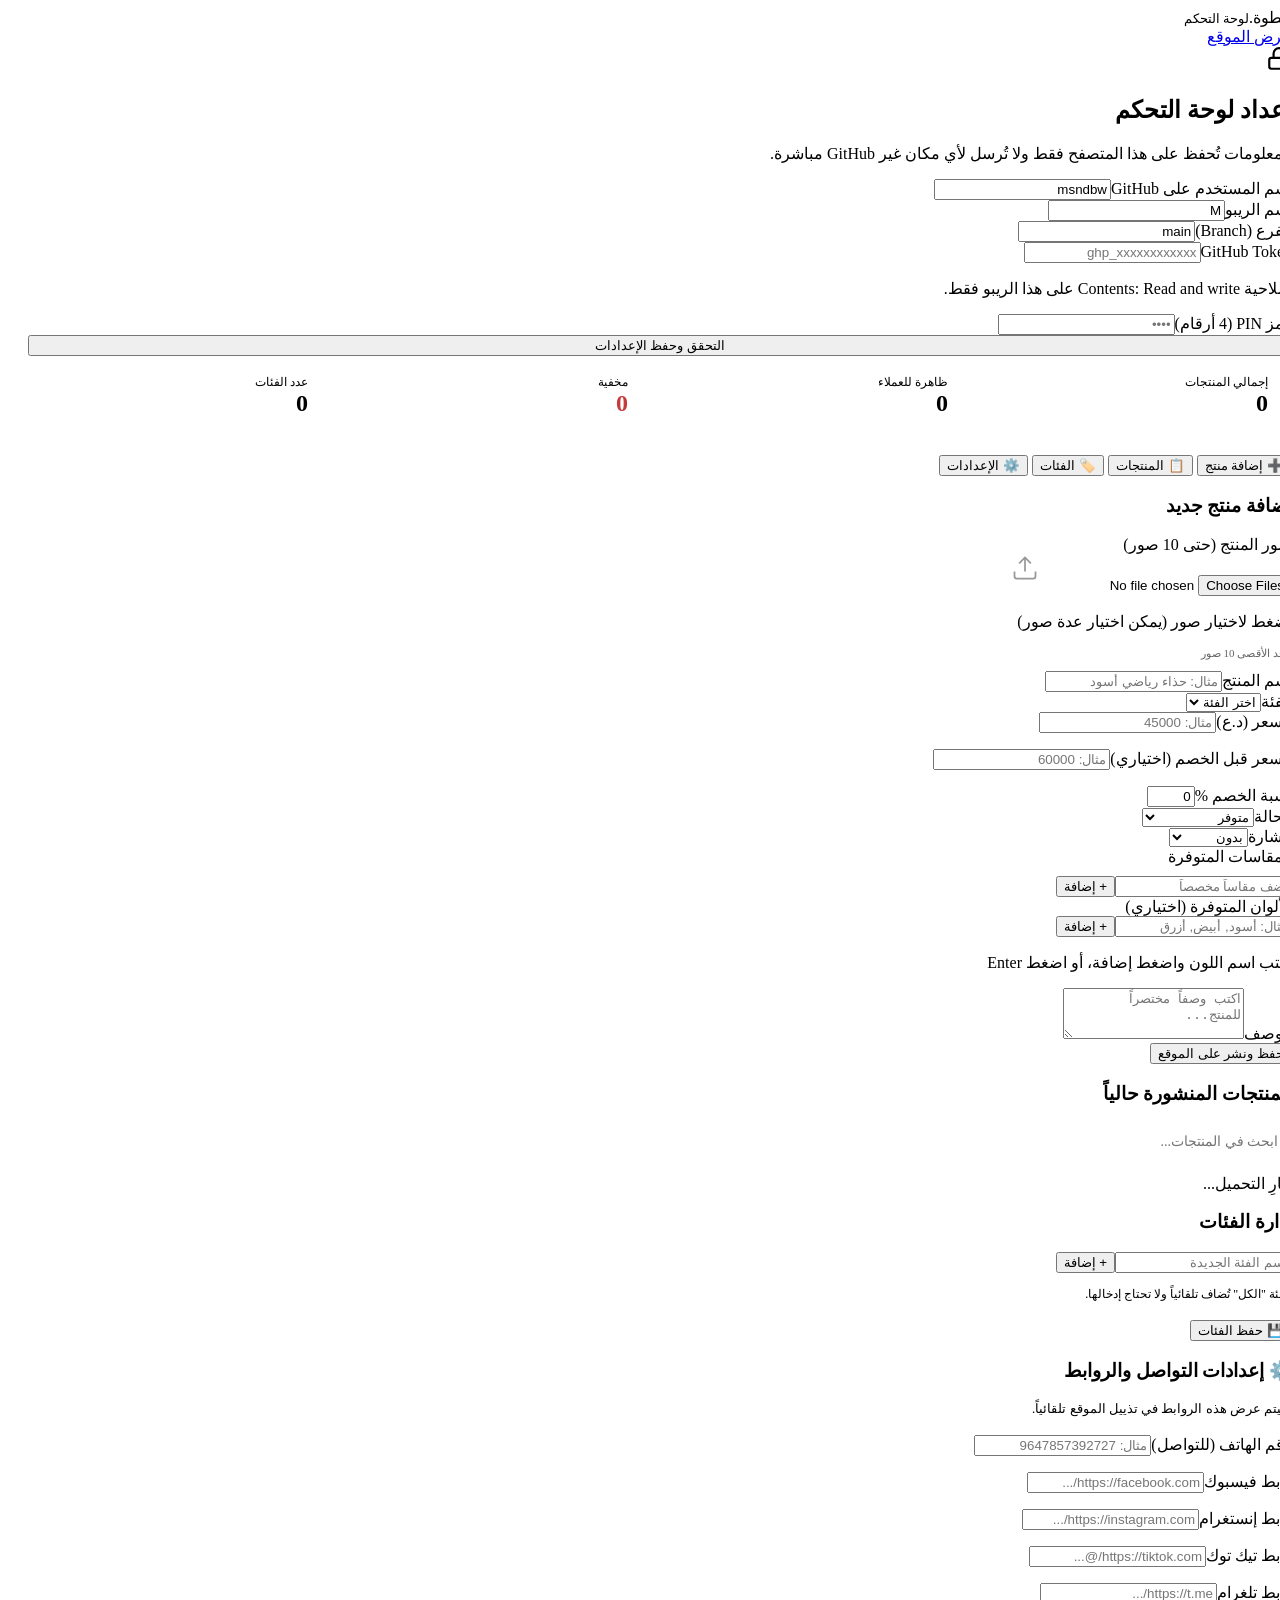
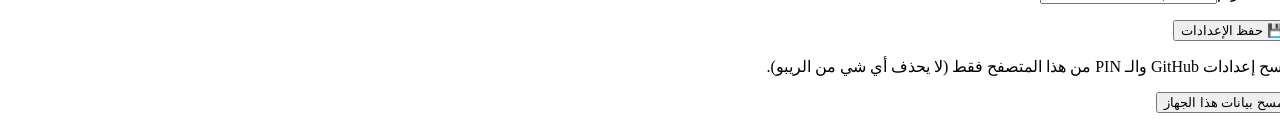
==== commit 58d80a88: "Add files via upload" ====
--- a/admin.html
+++ b/admin.html
@@ -23,68 +23,45 @@
 
   <!-- شاشة الإعداد الأول -->
   <div class="lock-screen" id="setupScreen" style="display:none;">
-    <div class="lock-icon">
-      <svg width="26" height="26" viewBox="0 0 24 24" fill="none" stroke="currentColor" stroke-width="2"><rect x="3" y="11" width="18" height="10" rx="2"/><path d="M7 11V7a5 5 0 0 1 10 0v4"/></svg>
-    </div>
+    <div class="lock-icon"><svg width="26" height="26" viewBox="0 0 24 24" fill="none" stroke="currentColor" stroke-width="2"><rect x="3" y="11" width="18" height="10" rx="2"/><path d="M7 11V7a5 5 0 0 1 10 0v4"/></svg></div>
     <h2>إعداد لوحة التحكم</h2>
     <p>المعلومات تُحفظ على هذا المتصفح فقط ولا تُرسل لأي مكان غير GitHub مباشرة.</p>
-
     <div class="alert alert-error" id="setupError"></div>
-
     <form id="setupForm">
-      <div class="field">
-        <label>اسم المستخدم على GitHub</label>
-        <input type="text" id="cfgOwner" value="msndbw" required>
-      </div>
-      <div class="field-row">
-        <div class="field">
-          <label>اسم الريبو</label>
-          <input type="text" id="cfgRepo" value="M" required>
-        </div>
-        <div class="field">
-          <label>الفرع (Branch)</label>
-          <input type="text" id="cfgBranch" value="main" required>
-        </div>
-      </div>
-      <div class="field">
-        <label>GitHub Token</label>
-        <input type="password" id="cfgToken" placeholder="ghp_xxxxxxxxxxxx" required>
-        <p class="field-hint">صلاحية Contents: Read and write على هذا الريبو فقط.</p>
-      </div>
-      <div class="field">
-        <label>رمز PIN (4 أرقام)</label>
-        <input type="password" inputmode="numeric" maxlength="6" id="cfgPin" placeholder="••••" required>
-      </div>
+      <div class="field"><label>اسم المستخدم على GitHub</label><input type="text" id="cfgOwner" value="msndbw" required></div>
+      <div class="field-row"><div class="field"><label>اسم الريبو</label><input type="text" id="cfgRepo" value="M" required></div><div class="field"><label>الفرع (Branch)</label><input type="text" id="cfgBranch" value="main" required></div></div>
+      <div class="field"><label>GitHub Token</label><input type="password" id="cfgToken" placeholder="ghp_xxxxxxxxxxxx" required><p class="field-hint">صلاحية Contents: Read and write على هذا الريبو فقط.</p></div>
+      <div class="field"><label>رمز PIN (4 أرقام)</label><input type="password" inputmode="numeric" maxlength="6" id="cfgPin" placeholder="••••" required></div>
       <button type="submit" class="btn btn-primary" style="width:100%;" id="setupSubmit">التحقق وحفظ الإعدادات</button>
     </form>
   </div>
 
   <!-- شاشة PIN -->
   <div class="lock-screen" id="pinScreen" style="display:none;">
-    <div class="lock-icon">
-      <svg width="26" height="26" viewBox="0 0 24 24" fill="none" stroke="currentColor" stroke-width="2"><rect x="3" y="11" width="18" height="10" rx="2"/><path d="M7 11V7a5 5 0 0 1 10 0v4"/></svg>
-    </div>
+    <div class="lock-icon"><svg width="26" height="26" viewBox="0 0 24 24" fill="none" stroke="currentColor" stroke-width="2"><rect x="3" y="11" width="18" height="10" rx="2"/><path d="M7 11V7a5 5 0 0 1 10 0v4"/></svg></div>
     <h2>أدخل رمز القفل</h2>
     <p>هذا الجهاز يحتوي إعدادات محفوظة.</p>
     <div class="alert alert-error" id="pinError"></div>
-    <form id="pinForm">
-      <div class="field">
-        <input type="password" inputmode="numeric" maxlength="6" id="pinInput" placeholder="••••" style="text-align:center;font-size:22px;letter-spacing:8px;" autofocus>
-      </div>
-      <button type="submit" class="btn btn-primary" style="width:100%;">دخول</button>
-    </form>
-    <p style="margin-top:18px;">
-      <a href="#" id="forgotLink" style="font-size:12px;color:var(--ink-soft);">نسيت الرمز؟ مسح بيانات هذا الجهاز</a>
-    </p>
+    <form id="pinForm"><div class="field"><input type="password" inputmode="numeric" maxlength="6" id="pinInput" placeholder="••••" style="text-align:center;font-size:22px;letter-spacing:8px;" autofocus></div><button type="submit" class="btn btn-primary" style="width:100%;">دخول</button></form>
+    <p style="margin-top:18px;"><a href="#" id="forgotLink" style="font-size:12px;color:var(--ink-soft);">نسيت الرمز؟ مسح بيانات هذا الجهاز</a></p>
   </div>
 
   <!-- لوحة التحكم -->
   <div class="dashboard" id="dashboard">
 
+    <!-- إحصائيات سريعة -->
+    <div class="stats-row" id="statsRow" style="display:flex;gap:16px;margin-bottom:22px;flex-wrap:wrap;">
+      <div class="stat-card" style="background:#fff;padding:16px 24px;border-radius:12px;flex:1;min-width:120px;box-shadow:var(--shadow-sm);"><span style="font-size:12px;color:var(--ink-soft);">إجمالي المنتجات</span><b id="statTotal" style="display:block;font-size:24px;font-family:var(--font-display);">0</b></div>
+      <div class="stat-card" style="background:#fff;padding:16px 24px;border-radius:12px;flex:1;min-width:120px;box-shadow:var(--shadow-sm);"><span style="font-size:12px;color:var(--ink-soft);">ظاهرة للعملاء</span><b id="statVisible" style="display:block;font-size:24px;font-family:var(--font-display);color:var(--success);">0</b></div>
+      <div class="stat-card" style="background:#fff;padding:16px 24px;border-radius:12px;flex:1;min-width:120px;box-shadow:var(--shadow-sm);"><span style="font-size:12px;color:var(--ink-soft);">مخفية</span><b id="statHidden" style="display:block;font-size:24px;font-family:var(--font-display);color:#c63b3b;">0</b></div>
+      <div class="stat-card" style="background:#fff;padding:16px 24px;border-radius:12px;flex:1;min-width:120px;box-shadow:var(--shadow-sm);"><span style="font-size:12px;color:var(--ink-soft);">عدد الفئات</span><b id="statCats" style="display:block;font-size:24px;font-family:var(--font-display);">0</b></div>
+    </div>
+
     <div class="tabs">
       <button class="tab-btn active" data-tab="addPanel">➕ إضافة منتج</button>
       <button class="tab-btn" data-tab="listPanel">📋 المنتجات</button>
       <button class="tab-btn" data-tab="catsPanel">🏷️ الفئات</button>
+      <button class="tab-btn" data-tab="settingsPanel">⚙️ الإعدادات</button>
     </div>
 
     <div class="alert alert-success" id="globalSuccess"></div>
@@ -96,100 +73,15 @@
         <h3 id="formTitle">إضافة منتج جديد</h3>
         <form id="productForm">
           <input type="hidden" id="editingId" value="">
-
-          <!-- صور متعددة -->
-          <div class="field">
-            <label>صور المنتج (حتى 10 صور)</label>
-            <div class="multi-images" id="multiImagesPreview"></div>
-            <div class="image-drop" id="imageDropZone">
-              <input type="file" id="imageInput" accept="image/*" multiple>
-              <svg width="28" height="28" viewBox="0 0 24 24" fill="none" stroke="currentColor" stroke-width="1.5" style="margin:0 auto 8px;opacity:.4"><path d="M21 15v4a2 2 0 0 1-2 2H5a2 2 0 0 1-2-2v-4"/><polyline points="17 8 12 3 7 8"/><line x1="12" y1="3" x2="12" y2="15"/></svg>
-              <p>اضغط لاختيار صور (يمكن اختيار عدة صور)</p>
-              <p style="font-size:11px;margin-top:4px;opacity:.6;">الحد الأقصى 10 صور</p>
-            </div>
-          </div>
-
-          <div class="field-row">
-            <div class="field">
-              <label>اسم المنتج</label>
-              <input type="text" id="fName" required placeholder="مثال: حذاء رياضي أسود">
-            </div>
-            <div class="field">
-              <label>الفئة</label>
-              <select id="fCategory" required>
-                <option value="">اختر الفئة</option>
-              </select>
-            </div>
-          </div>
-
-          <div class="field-row">
-            <div class="field">
-              <label>السعر (د.ع)</label>
-              <input type="text" id="fPrice" placeholder="مثال: 45000" required>
-              <p class="field-hint" id="fPriceHint"></p>
-            </div>
-            <div class="field">
-              <label>السعر قبل الخصم (اختياري)</label>
-              <input type="text" id="fOldPrice" placeholder="مثال: 60000">
-              <p class="field-hint" id="fOldPriceHint"></p>
-            </div>
-          </div>
-
-          <div class="field-row">
-            <div class="field">
-              <label>نسبة الخصم %</label>
-              <input type="number" id="fDiscount" min="0" max="90" value="0">
-            </div>
-            <div class="field">
-              <label>الحالة</label>
-              <select id="fStatus">
-                <option value="available">متوفر</option>
-                <option value="limited">كمية محدودة</option>
-                <option value="out">نفذ من المخزون</option>
-              </select>
-            </div>
-          </div>
-
-          <div class="field">
-            <label>الشارة</label>
-            <select id="fBadge">
-              <option value="">بدون</option>
-              <option value="new">جديد</option>
-              <option value="bestseller">الأكثر مبيعاً</option>
-              <option value="offer">خصم</option>
-            </select>
-          </div>
-
-          <!-- مقاسات ديناميكية -->
-          <div class="field">
-            <label>المقاسات المتوفرة</label>
-            <div class="size-checks" id="sizeChecks"></div>
-            <div class="add-tag-row" style="margin-top:10px;">
-              <input type="number" class="add-tag-input" id="newSizeInput" placeholder="أضف مقاساً مخصصاً">
-              <button type="button" class="btn btn-outline btn-sm" onclick="addCustomSize()">+ إضافة</button>
-            </div>
-          </div>
-
-          <!-- ألوان ديناميكية -->
-          <div class="field">
-            <label>الألوان المتوفرة (اختياري)</label>
-            <div class="dynamic-tags" id="colorTags"></div>
-            <div class="add-tag-row">
-              <input type="text" class="add-tag-input" id="newColorInput" placeholder="مثال: أسود, أبيض, أزرق">
-              <button type="button" class="btn btn-outline btn-sm" onclick="addColor()">+ إضافة</button>
-            </div>
-            <p class="field-hint">اكتب اسم اللون واضغط إضافة، أو اضغط Enter</p>
-          </div>
-
-          <div class="field">
-            <label>الوصف</label>
-            <textarea id="fDescription" rows="3" required placeholder="اكتب وصفاً مختصراً للمنتج..."></textarea>
-          </div>
-
-          <div class="form-actions">
-            <button type="submit" class="btn btn-primary" id="submitBtn">حفظ ونشر على الموقع</button>
-            <button type="button" class="btn btn-outline" id="cancelEditBtn" style="display:none;">إلغاء التعديل</button>
-          </div>
+          <div class="field"><label>صور المنتج (حتى 10 صور)</label><div class="multi-images" id="multiImagesPreview"></div><div class="image-drop" id="imageDropZone"><input type="file" id="imageInput" accept="image/*" multiple><svg width="28" height="28" viewBox="0 0 24 24" fill="none" stroke="currentColor" stroke-width="1.5" style="margin:0 auto 8px;opacity:.4;"><path d="M21 15v4a2 2 0 0 1-2 2H5a2 2 0 0 1-2-2v-4"/><polyline points="17 8 12 3 7 8"/><line x1="12" y1="3" x2="12" y2="15"/></svg><p>اضغط لاختيار صور (يمكن اختيار عدة صور)</p><p style="font-size:11px;margin-top:4px;opacity:.6;">الحد الأقصى 10 صور</p></div></div>
+          <div class="field-row"><div class="field"><label>اسم المنتج</label><input type="text" id="fName" required placeholder="مثال: حذاء رياضي أسود"></div><div class="field"><label>الفئة</label><select id="fCategory" required><option value="">اختر الفئة</option></select></div></div>
+          <div class="field-row"><div class="field"><label>السعر (د.ع)</label><input type="text" id="fPrice" placeholder="مثال: 45000" required><p class="field-hint" id="fPriceHint"></p></div><div class="field"><label>السعر قبل الخصم (اختياري)</label><input type="text" id="fOldPrice" placeholder="مثال: 60000"><p class="field-hint" id="fOldPriceHint"></p></div></div>
+          <div class="field-row"><div class="field"><label>نسبة الخصم %</label><input type="number" id="fDiscount" min="0" max="90" value="0"></div><div class="field"><label>الحالة</label><select id="fStatus"><option value="available">متوفر</option><option value="limited">كمية محدودة</option><option value="out">نفذ من المخزون</option></select></div></div>
+          <div class="field"><label>الشارة</label><select id="fBadge"><option value="">بدون</option><option value="new">جديد</option><option value="bestseller">الأكثر مبيعاً</option><option value="offer">خصم</option></select></div>
+          <div class="field"><label>المقاسات المتوفرة</label><div class="size-checks" id="sizeChecks"></div><div class="add-tag-row" style="margin-top:10px;"><input type="number" class="add-tag-input" id="newSizeInput" placeholder="أضف مقاساً مخصصاً"><button type="button" class="btn btn-outline btn-sm" onclick="addCustomSize()">+ إضافة</button></div></div>
+          <div class="field"><label>الألوان المتوفرة (اختياري)</label><div class="dynamic-tags" id="colorTags"></div><div class="add-tag-row"><input type="text" class="add-tag-input" id="newColorInput" placeholder="مثال: أسود, أبيض, أزرق"><button type="button" class="btn btn-outline btn-sm" onclick="addColor()">+ إضافة</button></div><p class="field-hint">اكتب اسم اللون واضغط إضافة، أو اضغط Enter</p></div>
+          <div class="field"><label>الوصف</label><textarea id="fDescription" rows="3" required placeholder="اكتب وصفاً مختصراً للمنتج..."></textarea></div>
+          <div class="form-actions"><button type="submit" class="btn btn-primary" id="submitBtn">حفظ ونشر على الموقع</button><button type="button" class="btn btn-outline" id="cancelEditBtn" style="display:none;">إلغاء التعديل</button></div>
         </form>
       </div>
     </div>
@@ -198,9 +90,7 @@
     <div class="panel" id="listPanel">
       <div class="card">
         <h3>المنتجات المنشورة حالياً</h3>
-        <div style="margin-bottom:14px;">
-          <input type="text" id="adminSearch" placeholder="ابحث في المنتجات..." style="width:100%;padding:10px 14px;border-radius:10px;border:2px solid var(--line);font-family:var(--font-body);font-size:14px;">
-        </div>
+        <div style="margin-bottom:14px;"><input type="text" id="adminSearch" placeholder="ابحث في المنتجات..." style="width:100%;padding:10px 14px;border-radius:10px;border:2px solid var(--line);font-family:var(--font-body);font-size:14px;"></div>
         <div id="productsList"><div class="empty-state">جارِ التحميل...</div></div>
       </div>
     </div>
@@ -210,14 +100,26 @@
       <div class="card">
         <h3>إدارة الفئات</h3>
         <div class="dynamic-tags" id="adminCatTags"></div>
-        <div class="add-tag-row" style="margin-top:14px;">
-          <input type="text" class="add-tag-input" id="newCatInput" placeholder="اسم الفئة الجديدة">
-          <button type="button" class="btn btn-primary btn-sm" onclick="addCategory()">+ إضافة</button>
-        </div>
+        <div class="add-tag-row" style="margin-top:14px;"><input type="text" class="add-tag-input" id="newCatInput" placeholder="اسم الفئة الجديدة"><button type="button" class="btn btn-primary btn-sm" onclick="addCategory()">+ إضافة</button></div>
         <p style="margin-top:14px;font-size:12px;color:var(--ink-soft);">الفئة "الكل" تُضاف تلقائياً ولا تحتاج إدخالها.</p>
-        <div style="margin-top:18px;">
-          <button class="btn btn-primary btn-sm" onclick="saveCategoriesBtn()">💾 حفظ الفئات</button>
-        </div>
+        <div style="margin-top:18px;"><button class="btn btn-primary btn-sm" onclick="saveCategoriesBtn()">💾 حفظ الفئات</button></div>
+      </div>
+    </div>
+
+    <!-- الإعدادات (تواصل) -->
+    <div class="panel" id="settingsPanel">
+      <div class="card">
+        <h3>⚙️ إعدادات التواصل والروابط</h3>
+        <p style="font-size:13px;color:var(--ink-soft);margin-bottom:18px;">سيتم عرض هذه الروابط في تذييل الموقع تلقائياً.</p>
+        <form id="settingsForm">
+          <div class="field"><label>رقم الهاتف (للتواصل)</label><input type="text" id="setPhone" placeholder="مثال: 9647857392727"></div>
+          <div class="field"><label>رابط فيسبوك</label><input type="url" id="setFacebook" placeholder="https://facebook.com/..."></div>
+          <div class="field"><label>رابط إنستغرام</label><input type="url" id="setInstagram" placeholder="https://instagram.com/..."></div>
+          <div class="field"><label>رابط تيك توك</label><input type="url" id="setTiktok" placeholder="https://tiktok.com/@..."></div>
+          <div class="field"><label>رابط تلغرام</label><input type="url" id="setTelegram" placeholder="https://t.me/..."></div>
+          <button type="submit" class="btn btn-primary" id="settingsSubmit">💾 حفظ الإعدادات</button>
+        </form>
+        <div style="margin-top:16px;" id="settingsStatus"></div>
       </div>
     </div>
 
@@ -232,4 +134,4 @@
 <script src="github-api.js"></script>
 <script src="admin.js"></script>
 </body>
-</html>
+</html>
--- a/style.css
+++ b/style.css
@@ -1,1680 +1,33 @@
 /* ====================================================
-   متجر خطوة — Design System v2
+   متجر خطوة — style.css v3 (إضافات فقط)
    ==================================================== */
 
-:root{
-  --white:#ffffff;
-  --ink:#16181b;
-  --ink-soft:#4a4f57;
-  --ember:#ff4d1c;
-  --ember-dark:#e03d0f;
-  --ember-light:#fff0ea;
-  --charcoal:#1f2226;
-  --mist:#f4f5f7;
-  --mist-dark:#e9eaed;
-  --gold:#d6a93d;
-  --line:#e7e8ea;
-  --success:#1f9d55;
+/* ... الأنماط السابقة موجودة ... */
 
-  --font-display:'Tajawal', sans-serif;
-  --font-body:'Almarai', sans-serif;
+/* إضافات للإعدادات */
+#settingsPanel .field { margin-bottom: 16px; }
+#settingsStatus .alert { margin-top: 12px; }
 
-  --radius-sm:10px;
-  --radius-md:16px;
-  --radius-lg:28px;
+/* تحسين معرض الصور (Zoom) */
+.gallery-main img.zoomed {
+  transform: scale(1.8);
+  cursor: zoom-out;
+}
+.gallery-main { cursor: zoom-in; }
 
-  --shadow-sm:0 2px 10px rgba(22,24,27,.06);
-  --shadow-md:0 12px 30px rgba(22,24,27,.10);
-  --shadow-lg:0 20px 50px rgba(22,24,27,.15);
-  --shadow-ember:0 14px 28px rgba(255,77,28,.28);
-
-  --container:1240px;
+/* أنماط الطباعة للفاتورة */
+@media print {
+  body * { visibility: hidden; }
+  #invoiceContent, #invoiceContent * { visibility: visible; }
+  #invoiceContent { position: absolute; left: 0; top: 0; width: 100%; padding: 20px; background: #fff; }
+  .order-modal-foot { display: none !important; }
+  .product-modal-overlay, .order-overlay { background: #fff !important; }
 }
 
-*{box-sizing:border-box;margin:0;padding:0;}
-html{scroll-behavior:smooth;}
-body{
-  font-family:var(--font-body);
-  background:var(--white);
-  color:var(--ink);
-  direction:rtl;
-  -webkit-font-smoothing:antialiased;
-  overflow-x:hidden;
+/* تحسين عرض الأيقونات في التذييل */
+.socials a {
+  transition: transform 0.2s;
 }
-img,svg{display:block;max-width:100%;}
-a{color:inherit;text-decoration:none;}
-ul{list-style:none;}
-button{font-family:inherit;cursor:pointer;border:none;background:none;}
-input,textarea,select{font-family:inherit;}
-
-.container{
-  width:100%;
-  max-width:var(--container);
-  margin:0 auto;
-  padding:0 20px;
-}
-
-:focus-visible{
-  outline:3px solid var(--ember);
-  outline-offset:2px;
-  border-radius:6px;
-}
-
-@media (prefers-reduced-motion: reduce){
-  *{animation-duration:.001ms !important;animation-iteration-count:1 !important;transition-duration:.001ms !important;scroll-behavior:auto !important;}
-}
-
-/* ---------- أزرار ---------- */
-.btn{
-  display:inline-flex;
-  align-items:center;
-  justify-content:center;
-  gap:8px;
-  padding:14px 26px;
-  border-radius:999px;
-  font-family:var(--font-display);
-  font-weight:700;
-  font-size:15px;
-  transition:transform .25s ease, box-shadow .25s ease, background .25s ease;
-  white-space:nowrap;
-}
-.btn-primary{
-  background:var(--ember);
-  color:var(--white);
-  box-shadow:var(--shadow-ember);
-}
-.btn-primary:hover{background:var(--ember-dark);transform:translateY(-2px);}
-.btn-dark{background:var(--ink);color:var(--white);}
-.btn-dark:hover{background:var(--charcoal);transform:translateY(-2px);}
-.btn-outline{
-  background:transparent;
-  border:2px solid var(--ink);
-  color:var(--ink);
-}
-.btn-outline:hover{background:var(--ink);color:var(--white);}
-.btn-whatsapp{background:#1fb35a;color:var(--white);}
-.btn-whatsapp:hover{background:#178f47;transform:translateY(-2px);}
-.btn-sm{padding:10px 18px;font-size:13px;}
-.btn:active{transform:translateY(0) scale(.97);}
-
-/* ---------- شريط علوي ---------- */
-.topbar{
-  background:var(--charcoal);
-  color:#cfd2d6;
-  font-size:13px;
-  font-family:var(--font-display);
-}
-.topbar .container{
-  display:flex;
-  align-items:center;
-  justify-content:space-between;
-  padding:8px 20px;
-}
-.topbar a{color:#fff;font-weight:700;display:flex;align-items:center;gap:6px;}
-
-/* ---------- الهيدر ---------- */
-.site-header{
-  position:sticky;
-  top:0;
-  z-index:90;
-  background:rgba(255,255,255,.95);
-  backdrop-filter:blur(12px);
-  border-bottom:1px solid var(--line);
-  transition:padding .25s ease,box-shadow .25s ease;
-}
-.site-header.scrolled{box-shadow:var(--shadow-sm);}
-.header-inner{
-  display:flex;
-  align-items:center;
-  justify-content:space-between;
-  gap:18px;
-  padding:18px 0;
-  transition:padding .25s ease;
-}
-.site-header.scrolled .header-inner{padding:10px 0;}
-
-.logo{
-  font-family:var(--font-display);
-  font-weight:900;
-  font-size:26px;
-  letter-spacing:.5px;
-  display:flex;
-  align-items:baseline;
-  gap:6px;
-  cursor:pointer;
-}
-.logo span{color:var(--ember);}
-
-.main-nav{display:flex;align-items:center;gap:30px;}
-.main-nav a{
-  font-family:var(--font-display);
-  font-weight:700;
-  font-size:15px;
-  color:var(--ink);
-  position:relative;
-  padding:6px 2px;
-}
-.main-nav a::after{
-  content:"";
-  position:absolute;
-  right:0;left:0;bottom:-2px;
-  height:2px;
-  background:var(--ember);
-  transform:scaleX(0);
-  transform-origin:right;
-  transition:transform .3s ease;
-}
-.main-nav a:hover::after,
-.main-nav a.active::after{transform:scaleX(1);}
-
-.header-actions{display:flex;align-items:center;gap:14px;}
-
-.search-box{
-  display:flex;
-  align-items:center;
-  background:var(--mist);
-  border-radius:999px;
-  padding:8px 16px;
-  gap:8px;
-  min-width:220px;
-  transition:box-shadow .25s ease;
-}
-.search-box:focus-within{box-shadow:0 0 0 2px var(--ember);}
-.search-box input{
-  background:none;
-  border:none;
-  outline:none;
-  width:100%;
-  font-size:14px;
-  color:var(--ink);
-}
-
-.icon-btn{
-  position:relative;
-  width:42px;
-  height:42px;
-  border-radius:50%;
-  background:var(--mist);
-  display:flex;
-  align-items:center;
-  justify-content:center;
-  transition:background .25s ease,transform .2s ease;
-}
-.icon-btn:hover{background:var(--mist-dark);transform:translateY(-2px);}
-.cart-count{
-  position:absolute;
-  top:-4px;
-  left:-4px;
-  background:var(--ember);
-  color:#fff;
-  font-size:11px;
-  font-weight:800;
-  width:19px;
-  height:19px;
-  border-radius:50%;
-  display:flex;
-  align-items:center;
-  justify-content:center;
-  font-family:var(--font-display);
-  transition:transform .2s ease;
-}
-.cart-count.bump{transform:scale(1.4);}
-.burger{display:none;width:42px;height:42px;}
-
-/* ---------- الهيرو ---------- */
-.hero{
-  position:relative;
-  background:var(--mist);
-  overflow:hidden;
-  padding:70px 0 0;
-}
-.hero-inner{
-  display:grid;
-  grid-template-columns:1.05fr .95fr;
-  align-items:center;
-  gap:30px;
-  min-height:520px;
-}
-.hero-eyebrow{
-  display:inline-flex;
-  align-items:center;
-  gap:8px;
-  font-family:var(--font-display);
-  font-weight:700;
-  font-size:13px;
-  color:var(--ember-dark);
-  background:#fff0ea;
-  padding:7px 16px;
-  border-radius:999px;
-  margin-bottom:18px;
-}
-.hero h1{
-  font-family:var(--font-display);
-  font-weight:900;
-  font-size:clamp(34px,5vw,58px);
-  line-height:1.15;
-  margin-bottom:18px;
-}
-.hero h1 em{color:var(--ember);font-style:normal;position:relative;}
-.hero p{
-  font-size:17px;
-  color:var(--ink-soft);
-  max-width:440px;
-  margin-bottom:30px;
-  line-height:1.8;
-}
-.hero-ctas{display:flex;gap:14px;flex-wrap:wrap;margin-bottom:38px;}
-.hero-stats{display:flex;gap:34px;}
-.hero-stats div b{
-  display:block;
-  font-family:var(--font-display);
-  font-weight:900;
-  font-size:24px;
-}
-.hero-stats div span{font-size:13px;color:var(--ink-soft);}
-
-.hero-art{
-  position:relative;
-  height:100%;
-  display:flex;
-  align-items:center;
-  justify-content:center;
-}
-.hero-blob{
-  position:absolute;
-  width:380px;height:380px;
-  border-radius:50%;
-  background:radial-gradient(circle at 35% 30%, #ffe2d3, #ffd2bb 60%, #ffd2bb 100%);
-  z-index:0;
-  animation:blobPulse 6s ease-in-out infinite;
-}
-.hero-shoe{
-  position:relative;
-  z-index:1;
-  width:min(420px, 80%);
-  color:var(--ink);
-  animation:float 5s ease-in-out infinite;
-}
-.hero-shoe .accent{color:var(--ember);}
-.hero-stamp{position:absolute;top:14%;left:6%;z-index:2;}
-
-@keyframes float{
-  0%,100%{transform:translateY(0) rotate(-3deg);}
-  50%{transform:translateY(-14px) rotate(-1deg);}
-}
-@keyframes blobPulse{
-  0%,100%{transform:scale(1);}
-  50%{transform:scale(1.06);}
-}
-
-/* ---------- الختم ---------- */
-.stamp{
-  --c:var(--ember);
-  width:84px;height:84px;
-  border-radius:50%;
-  border:2px dashed var(--c);
-  display:flex;align-items:center;justify-content:center;
-  text-align:center;
-  transform:rotate(-12deg);
-  background:#fff;
-  box-shadow:var(--shadow-sm);
-  transition:transform .35s ease;
-}
-.stamp::before{
-  content:"";
-  position:absolute;
-  inset:7px;
-  border:1px solid var(--c);
-  border-radius:50%;
-}
-.stamp b{
-  font-family:var(--font-display);
-  font-weight:900;
-  font-size:13px;
-  color:var(--c);
-  line-height:1.15;
-}
-.stamp.gold{--c:var(--gold);}
-.stamp.charcoal{--c:var(--charcoal);}
-.stamp.muted{--c:#9a9da3;}
-.stamp-sm{width:60px;height:60px;}
-.stamp-sm b{font-size:10px;}
-
-/* ---------- شرائح الفئات ---------- */
-.cat-strip{padding:46px 0 10px;}
-.section-head{
-  display:flex;
-  align-items:flex-end;
-  justify-content:space-between;
-  margin-bottom:26px;
-  gap:16px;
-  flex-wrap:wrap;
-}
-.section-head .eyebrow{
-  font-family:var(--font-display);
-  font-weight:700;
-  color:var(--ember-dark);
-  font-size:13px;
-  margin-bottom:6px;
-  display:block;
-}
-.section-head h2{
-  font-family:var(--font-display);
-  font-weight:900;
-  font-size:clamp(22px,3vw,32px);
-}
-.section-head p{color:var(--ink-soft);font-size:14px;margin-top:6px;}
-
-/* ---------- شريط الفلترة ---------- */
-.filter-bar{
-  display:flex;
-  align-items:center;
-  gap:12px;
-  margin-bottom:16px;
-  flex-wrap:wrap;
-}
-.filter-select{
-  padding:9px 18px;
-  border-radius:999px;
-  border:2px solid var(--line);
-  background:#fff;
-  font-family:var(--font-display);
-  font-weight:700;
-  font-size:13px;
-  color:var(--ink);
-  cursor:pointer;
-  transition:border-color .2s;
-  appearance:none;
-  padding-left:32px;
-  background-image:url("data:image/svg+xml,%3Csvg width='12' height='8' viewBox='0 0 12 8' fill='none' xmlns='http://www.w3.org/2000/svg'%3E%3Cpath d='M1 1l5 5 5-5' stroke='%2316181b' stroke-width='1.5' stroke-linecap='round'/%3E%3C/svg%3E");
-  background-repeat:no-repeat;
-  background-position:left 12px center;
-}
-.filter-select:focus{border-color:var(--ember);outline:none;}
-
-.chips{
-  display:flex;
-  gap:12px;
-  overflow-x:auto;
-  padding-bottom:6px;
-  scrollbar-width:none;
-}
-.chips::-webkit-scrollbar{display:none;}
-.chip{
-  flex:0 0 auto;
-  padding:10px 22px;
-  border-radius:999px;
-  background:var(--mist);
-  font-family:var(--font-display);
-  font-weight:700;
-  font-size:14px;
-  color:var(--ink-soft);
-  transition:background .25s ease,color .25s ease,transform .2s ease;
-}
-.chip:hover{transform:translateY(-2px);}
-.chip.active{background:var(--ink);color:#fff;}
-
-/* ---------- شبكة المنتجات ---------- */
-.products-grid{
-  display:grid;
-  grid-template-columns:repeat(4, 1fr);
-  gap:22px;
-  margin-top:30px;
-}
-.product-card{
-  position:relative;
-  background:#fff;
-  border:1px solid var(--line);
-  border-radius:var(--radius-md);
-  overflow:hidden;
-  transition:transform .3s ease,box-shadow .3s ease;
-  cursor:pointer;
-}
-.product-card:hover{
-  transform:translateY(-6px);
-  box-shadow:var(--shadow-md);
-}
-.product-media{
-  position:relative;
-  background:var(--mist);
-  aspect-ratio:1/1;
-  display:flex;
-  align-items:center;
-  justify-content:center;
-  padding:30px;
-  overflow:hidden;
-}
-.product-media svg{
-  width:78%;
-  color:var(--ink);
-  transition:transform .4s ease;
-}
-.product-media img{
-  width:100%;
-  height:100%;
-  object-fit:cover;
-  transition:transform .4s ease;
-  position:absolute;
-  inset:0;
-  padding:0;
-}
-.product-card:hover .product-media img{transform:scale(1.06);}
-.product-card:hover .product-media svg{transform:scale(1.08) rotate(-3deg);}
-
-.product-card .stamp{
-  position:absolute;
-  top:10px;
-  right:10px;
-  width:58px;height:58px;
-}
-.product-card .stamp b{font-size:10px;}
-
-.quick-view{
-  position:absolute;
-  bottom:12px;
-  left:50%;
-  transform:translate(-50%, 14px);
-  opacity:0;
-  transition:all .25s ease;
-  background:var(--ink);
-  color:#fff;
-  font-family:var(--font-display);
-  font-size:12px;
-  font-weight:700;
-  padding:9px 18px;
-  border-radius:999px;
-  white-space:nowrap;
-  pointer-events:none;
-}
-.product-card:hover .quick-view{opacity:1;transform:translate(-50%, 0);pointer-events:all;}
-
-.product-info{padding:16px 18px 18px;}
-.product-cat{font-size:12px;color:var(--ink-soft);margin-bottom:4px;}
-.product-name{
-  font-family:var(--font-display);
-  font-weight:800;
-  font-size:16px;
-  margin-bottom:8px;
-}
-.product-sizes{display:flex;gap:5px;margin-bottom:12px;flex-wrap:wrap;}
-.product-sizes span{
-  font-size:11px;
-  color:var(--ink-soft);
-  background:var(--mist);
-  border-radius:6px;
-  padding:2px 7px;
-}
-.price-row{display:flex;align-items:center;justify-content:space-between;}
-.price-group{display:flex;align-items:baseline;gap:8px;}
-.price{
-  font-family:var(--font-display);
-  font-weight:900;
-  font-size:18px;
-}
-.price-old{font-size:13px;color:#a9adb3;text-decoration:line-through;}
-.add-cart-btn{
-  width:42px;height:42px;
-  border-radius:50%;
-  background:var(--ink);
-  color:#fff;
-  display:flex;align-items:center;justify-content:center;
-  transition:background .25s ease,transform .2s ease;
-  flex-shrink:0;
-}
-.add-cart-btn:hover{background:var(--ember);transform:scale(1.08);}
-.add-cart-btn.added{background:var(--success);}
-.add-cart-btn svg{width:18px;height:18px;}
-.add-cart-btn:disabled{opacity:.4;pointer-events:none;}
-
-.stock-note{
-  font-size:12px;
-  font-weight:700;
-  margin-top:8px;
-  display:flex;
-  align-items:center;
-  gap:5px;
-}
-.stock-note.limited{color:var(--gold);}
-.stock-note.out{color:#c63b3b;}
-.stock-note.available{color:var(--success);}
-.product-card.is-out .add-cart-btn{opacity:.4;pointer-events:none;}
-
-/* ---------- قسم العروض ---------- */
-.offers-section{
-  background:var(--charcoal);
-  color:#fff;
-  padding:60px 0;
-  margin-top:70px;
-  position:relative;
-  overflow:hidden;
-}
-.offers-section::before{
-  content:"";
-  position:absolute;
-  top:-120px;left:-80px;
-  width:300px;height:300px;
-  background:var(--ember);
-  opacity:.18;
-  border-radius:50%;
-  filter:blur(10px);
-}
-.offers-section .section-head h2,
-.offers-section .section-head p{color:#fff;}
-.offers-section .section-head .eyebrow{color:var(--gold);}
-.offers-section .product-card{background:#26292e;border-color:#34373d;}
-.offers-section .product-media{background:#2d3036;}
-.offers-section .product-media svg{color:#fff;}
-.offers-section .product-name{color:#fff;}
-.offers-section .product-cat{color:#9aa0a8;}
-.offers-section .product-sizes span{background:#33363c;color:#c7cbd1;}
-.offers-section .price{color:#fff;}
-
-/* ---------- آراء الزبائن ---------- */
-.reviews{padding:80px 0;}
-.review-grid{
-  display:grid;
-  grid-template-columns:repeat(3, 1fr);
-  gap:22px;
-}
-.review-card{
-  background:var(--mist);
-  border-radius:var(--radius-md);
-  padding:26px;
-  transition:transform .3s ease,box-shadow .3s ease;
-}
-.review-card:hover{transform:translateY(-4px);box-shadow:var(--shadow-md);}
-.review-stars{color:var(--gold);font-size:14px;margin-bottom:14px;letter-spacing:3px;}
-.review-text{font-size:14px;line-height:1.9;color:var(--ink-soft);margin-bottom:18px;}
-.review-by{display:flex;align-items:center;gap:10px;}
-.review-avatar{
-  width:40px;height:40px;border-radius:50%;
-  background:var(--ink);color:#fff;
-  display:flex;align-items:center;justify-content:center;
-  font-family:var(--font-display);font-weight:800;font-size:15px;
-}
-.review-name{font-family:var(--font-display);font-weight:800;font-size:14px;}
-.review-loc{font-size:12px;color:var(--ink-soft);}
-
-/* ---------- إحصائيات ---------- */
-.stats-strip{
-  background:var(--mist);
-  border-radius:var(--radius-lg);
-  margin:0 0 80px;
-  padding:46px 30px;
-  display:grid;
-  grid-template-columns:repeat(4, 1fr);
-  text-align:center;
-}
-.stats-strip div b{
-  display:block;
-  font-family:var(--font-display);
-  font-weight:900;
-  font-size:34px;
-  color:var(--ink);
-}
-.stats-strip div span{font-size:13px;color:var(--ink-soft);}
-
-/* ---------- فوتر ---------- */
-.site-footer{background:var(--ink);color:#cfd2d6;padding:60px 0 24px;}
-.footer-grid{
-  display:grid;
-  grid-template-columns:1.4fr 1fr 1fr 1.2fr;
-  gap:30px;
-  padding-bottom:40px;
-  border-bottom:1px solid #2c2f34;
-}
-.footer-logo{font-family:var(--font-display);font-weight:900;font-size:24px;color:#fff;margin-bottom:12px;}
-.footer-logo span{color:var(--ember);}
-.footer-about{font-size:13px;line-height:1.9;color:#9aa0a8;max-width:280px;}
-.footer-col h4{font-family:var(--font-display);font-size:15px;margin-bottom:16px;color:#fff;}
-.footer-col ul li{margin-bottom:10px;}
-.footer-col ul a{font-size:13px;color:#9aa0a8;transition:color .2s ease;}
-.footer-col ul a:hover{color:var(--ember);}
-.footer-bottom{
-  display:flex;justify-content:space-between;align-items:center;
-  padding-top:22px;font-size:12px;color:#80858d;flex-wrap:wrap;gap:10px;
-}
-.socials{display:flex;gap:10px;}
-.socials a{
-  width:36px;height:36px;border-radius:50%;
-  background:#26292e;
-  display:flex;align-items:center;justify-content:center;
-  transition:background .2s ease;
-}
-.socials a:hover{background:var(--ember);}
-
-/* ---------- زر واتساب العائم ---------- */
-.float-whatsapp{
-  position:fixed;
-  bottom:24px;
-  left:24px;
-  z-index:80;
-  width:58px;height:58px;
-  border-radius:50%;
-  background:#1fb35a;
-  display:flex;align-items:center;justify-content:center;
-  box-shadow:0 10px 24px rgba(31,179,90,.4);
-  animation:pulse 2.4s infinite;
-}
-.float-whatsapp svg{width:28px;height:28px;color:#fff;}
-@keyframes pulse{
-  0%{box-shadow:0 0 0 0 rgba(31,179,90,.5);}
-  70%{box-shadow:0 0 0 14px rgba(31,179,90,0);}
-  100%{box-shadow:0 0 0 0 rgba(31,179,90,0);}
-}
-
-/* ---------- كشف عند التمرير ---------- */
-.reveal{opacity:0;transform:translateY(26px);transition:opacity .7s ease,transform .7s ease;}
-.reveal.in{opacity:1;transform:translateY(0);}
-
-/* ====================================================
-   سلة المشتريات — Drawer
-   ==================================================== */
-.cart-overlay{
-  position:fixed;
-  inset:0;
-  background:rgba(22,24,27,.5);
-  z-index:200;
-  opacity:0;
-  pointer-events:none;
-  transition:opacity .3s ease;
-  backdrop-filter:blur(2px);
-}
-.cart-overlay.open{opacity:1;pointer-events:all;}
-
-.cart-drawer{
-  position:fixed;
-  top:0;
-  left:0;
-  bottom:0;
-  width:min(480px, 100vw);
-  background:#fff;
-  z-index:201;
-  transform:translateX(-100%);
-  transition:transform .35s cubic-bezier(.32,.01,0,1);
-  display:flex;
-  flex-direction:column;
-  box-shadow:var(--shadow-lg);
-}
-.cart-drawer.open{transform:translateX(0);}
-
-.cart-drawer-head{
-  display:flex;
-  align-items:center;
-  justify-content:space-between;
-  padding:22px 24px;
-  border-bottom:1px solid var(--line);
-}
-.cart-drawer-head h3{
-  font-family:var(--font-display);
-  font-weight:800;
-  font-size:18px;
-}
-.cart-close{
-  width:38px;height:38px;
-  border-radius:50%;
-  background:var(--mist);
-  display:flex;align-items:center;justify-content:center;
-  transition:background .2s;
-}
-.cart-close:hover{background:var(--mist-dark);}
-
-.cart-items{
-  flex:1;
-  overflow-y:auto;
-  padding:16px 24px;
-  display:flex;
-  flex-direction:column;
-  gap:14px;
-}
-.cart-empty{
-  display:flex;
-  flex-direction:column;
-  align-items:center;
-  justify-content:center;
-  height:100%;
-  gap:14px;
-  color:var(--ink-soft);
-  font-family:var(--font-display);
-  font-size:15px;
-}
-.cart-empty svg{opacity:.3;}
-
-.cart-item{
-  display:flex;
-  gap:14px;
-  padding:16px;
-  background:var(--mist);
-  border-radius:var(--radius-sm);
-  position:relative;
-}
-.cart-item-thumb{
-  width:80px;height:80px;
-  border-radius:10px;
-  background:#e9eaed;
-  overflow:hidden;
-  flex-shrink:0;
-  display:flex;align-items:center;justify-content:center;
-}
-.cart-item-thumb img{width:100%;height:100%;object-fit:cover;}
-.cart-item-thumb svg{width:50px;color:var(--ink-soft);}
-.cart-item-body{flex:1;min-width:0;}
-.cart-item-name{
-  font-family:var(--font-display);
-  font-weight:800;
-  font-size:14px;
-  margin-bottom:5px;
-  line-height:1.3;
-}
-.cart-item-meta{
-  display:flex;
-  gap:8px;
-  margin-bottom:10px;
-  flex-wrap:wrap;
-}
-.cart-item-tag{
-  font-size:11px;
-  background:#e9eaed;
-  border-radius:6px;
-  padding:3px 8px;
-  color:var(--ink-soft);
-  font-weight:700;
-}
-.cart-item-price{
-  font-family:var(--font-display);
-  font-weight:900;
-  font-size:15px;
-  color:var(--ember);
-}
-.cart-item-controls{
-  display:flex;
-  align-items:center;
-  gap:10px;
-  margin-top:8px;
-}
-.qty-btn{
-  width:28px;height:28px;
-  border-radius:50%;
-  background:#fff;
-  border:2px solid var(--line);
-  display:flex;align-items:center;justify-content:center;
-  font-size:16px;
-  font-weight:700;
-  transition:border-color .2s,background .2s;
-}
-.qty-btn:hover{border-color:var(--ink);background:var(--ink);color:#fff;}
-.qty-val{
-  font-family:var(--font-display);
-  font-weight:800;
-  font-size:15px;
-  min-width:22px;
-  text-align:center;
-}
-.cart-item-del{
-  position:absolute;
-  top:12px;
-  left:12px;
-  width:26px;height:26px;
-  border-radius:50%;
-  background:#fff;
-  display:flex;align-items:center;justify-content:center;
-  transition:background .2s;
-  color:#c63b3b;
-}
-.cart-item-del:hover{background:#fde8e8;}
-
-/* سلة — اختيار المقاس/اللون لكل قطعة */
-.cart-item-variant{margin-top:8px;}
-.cart-item-variant label{
-  font-size:11px;
-  color:var(--ink-soft);
-  font-weight:700;
-  margin-bottom:4px;
-  display:block;
-}
-.variant-select{
-  font-size:12px;
-  padding:5px 10px;
-  border-radius:8px;
-  border:2px solid var(--line);
-  background:#fff;
-  color:var(--ink);
-  font-family:var(--font-display);
-  font-weight:700;
-  margin-left:6px;
-}
-.variant-select:focus{border-color:var(--ember);outline:none;}
-
-/* قطع متعددة في نفس المنتج */
-.cart-pieces{display:flex;flex-direction:column;gap:8px;margin-top:8px;}
-.piece-row{
-  display:flex;
-  align-items:center;
-  gap:8px;
-  background:#fff;
-  border-radius:8px;
-  padding:8px 10px;
-  border:1px solid var(--line);
-}
-.piece-label{font-size:11px;font-weight:700;color:var(--ink-soft);min-width:44px;}
-.piece-select{
-  font-size:12px;padding:4px 8px;
-  border-radius:6px;
-  border:1.5px solid var(--line);
-  background:#fff;
-  color:var(--ink);
-  font-family:var(--font-display);
-  font-weight:700;
-}
-.piece-select:focus{border-color:var(--ember);outline:none;}
-
-.cart-footer{
-  padding:20px 24px;
-  border-top:1px solid var(--line);
-  background:#fafafa;
-}
-.cart-total-row{
-  display:flex;
-  justify-content:space-between;
-  align-items:baseline;
-  margin-bottom:16px;
-}
-.cart-total-label{font-family:var(--font-display);font-weight:700;font-size:14px;color:var(--ink-soft);}
-.cart-total-price{font-family:var(--font-display);font-weight:900;font-size:22px;color:var(--ink);}
-.cart-footer .btn{width:100%;margin-top:6px;}
-
-/* ====================================================
-   صفحة المنتج — Modal
-   ==================================================== */
-.product-modal-overlay{
-  position:fixed;
-  inset:0;
-  background:rgba(22,24,27,.6);
-  z-index:300;
-  opacity:0;
-  pointer-events:none;
-  transition:opacity .3s ease;
-  backdrop-filter:blur(3px);
-  overflow-y:auto;
-  padding:30px 16px;
-  display:flex;
-  align-items:flex-start;
-  justify-content:center;
-}
-.product-modal-overlay.open{opacity:1;pointer-events:all;}
-
-.product-modal{
-  background:#fff;
-  border-radius:var(--radius-lg);
-  max-width:880px;
-  width:100%;
-  overflow:hidden;
-  transform:translateY(30px) scale(.97);
-  transition:transform .35s cubic-bezier(.32,.01,0,1);
-  box-shadow:var(--shadow-lg);
-  position:relative;
-  margin:auto;
-}
-.product-modal-overlay.open .product-modal{transform:translateY(0) scale(1);}
-
-.product-modal-close{
-  position:absolute;
-  top:16px;
-  left:16px;
-  z-index:10;
-  width:38px;height:38px;
-  border-radius:50%;
-  background:rgba(255,255,255,.9);
-  backdrop-filter:blur(4px);
-  display:flex;align-items:center;justify-content:center;
-  box-shadow:var(--shadow-sm);
-  transition:background .2s;
-}
-.product-modal-close:hover{background:#fff;}
-
-.product-modal-body{
-  display:grid;
-  grid-template-columns:1fr 1fr;
-}
-
-/* معرض الصور */
-.product-gallery{
-  background:var(--mist);
-  position:relative;
-  overflow:hidden;
-  min-height:400px;
-}
-.gallery-main{
-  width:100%;
-  aspect-ratio:1/1;
-  display:flex;align-items:center;justify-content:center;
-  overflow:hidden;
-  cursor:zoom-in;
-  position:relative;
-}
-.gallery-main img{
-  width:100%;height:100%;
-  object-fit:cover;
-  transition:transform .4s ease;
-}
-.gallery-main img.zoomed{transform:scale(1.6);cursor:zoom-out;}
-.gallery-main svg{width:70%;color:var(--ink);}
-
-.gallery-nav{
-  position:absolute;
-  top:50%;transform:translateY(-50%);
-  display:flex;justify-content:space-between;
-  width:100%;padding:0 12px;
-  pointer-events:none;
-}
-.gallery-arrow{
-  width:38px;height:38px;
-  border-radius:50%;
-  background:rgba(255,255,255,.9);
-  backdrop-filter:blur(4px);
-  display:flex;align-items:center;justify-content:center;
-  box-shadow:var(--shadow-sm);
-  transition:background .2s,transform .2s;
-  pointer-events:all;
-}
-.gallery-arrow:hover{background:#fff;transform:scale(1.08);}
-
-.gallery-thumbs{
-  display:flex;
-  gap:8px;
-  padding:12px;
-  overflow-x:auto;
-  scrollbar-width:none;
-  background:var(--mist);
-}
-.gallery-thumbs::-webkit-scrollbar{display:none;}
-.gallery-thumb{
-  width:62px;height:62px;
-  border-radius:8px;
-  overflow:hidden;
-  border:2px solid transparent;
-  flex-shrink:0;
-  cursor:pointer;
-  transition:border-color .2s;
-  display:flex;align-items:center;justify-content:center;
-  background:#e9eaed;
-}
-.gallery-thumb.active{border-color:var(--ember);}
-.gallery-thumb img{width:100%;height:100%;object-fit:cover;}
-.gallery-thumb svg{width:36px;color:var(--ink-soft);}
-
-/* تفاصيل المنتج */
-.product-detail{padding:32px 28px;overflow-y:auto;max-height:600px;}
-.product-detail-cat{
-  font-size:12px;font-weight:700;
-  color:var(--ember-dark);
-  background:var(--ember-light);
-  display:inline-block;
-  padding:4px 12px;border-radius:999px;
-  margin-bottom:12px;
-}
-.product-detail-name{
-  font-family:var(--font-display);
-  font-weight:900;
-  font-size:clamp(20px,3vw,26px);
-  line-height:1.2;
-  margin-bottom:14px;
-}
-.product-detail-price-row{
-  display:flex;align-items:baseline;
-  gap:12px;margin-bottom:20px;
-}
-.product-detail-price{
-  font-family:var(--font-display);
-  font-weight:900;
-  font-size:28px;
-  color:var(--ink);
-}
-.product-detail-old{
-  font-size:16px;
-  color:#a9adb3;
-  text-decoration:line-through;
-}
-.product-detail-badge{
-  background:var(--ember);
-  color:#fff;
-  font-family:var(--font-display);
-  font-weight:800;
-  font-size:12px;
-  padding:3px 10px;
-  border-radius:999px;
-}
-
-.product-detail-desc{
-  font-size:14px;
-  line-height:1.9;
-  color:var(--ink-soft);
-  margin-bottom:22px;
-}
-
-.detail-label{
-  font-family:var(--font-display);
-  font-weight:800;
-  font-size:14px;
-  margin-bottom:10px;
-}
-
-/* اختيار المقاس */
-.size-picker{
-  display:flex;flex-wrap:wrap;
-  gap:8px;margin-bottom:22px;
-}
-.size-option{
-  width:46px;height:46px;
-  border-radius:10px;
-  border:2px solid var(--line);
-  display:flex;align-items:center;justify-content:center;
-  font-family:var(--font-display);
-  font-weight:800;font-size:14px;
-  transition:border-color .2s,background .2s,color .2s;
-  cursor:pointer;
-}
-.size-option:hover{border-color:var(--ink);}
-.size-option.active{border-color:var(--ember);background:var(--ember);color:#fff;}
-.size-option.disabled{opacity:.35;pointer-events:none;}
-
-/* اختيار اللون */
-.color-picker{
-  display:flex;flex-wrap:wrap;
-  gap:8px;margin-bottom:26px;
-}
-.color-option{
-  padding:8px 16px;
-  border-radius:999px;
-  border:2px solid var(--line);
-  font-family:var(--font-display);
-  font-weight:700;font-size:13px;
-  display:flex;align-items:center;gap:6px;
-  transition:border-color .2s,background .2s;
-  cursor:pointer;
-}
-.color-option:hover{border-color:var(--ink);}
-.color-option.active{border-color:var(--ember);background:var(--ember-light);}
-.color-dot{width:14px;height:14px;border-radius:50%;border:1px solid rgba(0,0,0,.1);}
-
-.detail-qty{
-  display:flex;align-items:center;
-  gap:14px;margin-bottom:22px;
-}
-.detail-qty-label{
-  font-family:var(--font-display);
-  font-weight:700;font-size:14px;
-}
-.detail-qty-controls{display:flex;align-items:center;gap:10px;}
-.detail-qty-btn{
-  width:36px;height:36px;border-radius:50%;
-  border:2px solid var(--line);
-  display:flex;align-items:center;justify-content:center;
-  font-size:18px;font-weight:700;
-  transition:border-color .2s,background .2s,color .2s;
-}
-.detail-qty-btn:hover{border-color:var(--ink);background:var(--ink);color:#fff;}
-.detail-qty-val{
-  font-family:var(--font-display);
-  font-weight:800;font-size:16px;
-  min-width:28px;text-align:center;
-}
-
-.detail-add-btn{
-  width:100%;
-  padding:16px;
-  border-radius:var(--radius-md);
-  font-size:16px;
-  margin-bottom:12px;
-}
-
-/* ====================================================
-   نافذة الطلب والفاتورة
-   ==================================================== */
-.order-overlay{
-  position:fixed;
-  inset:0;
-  background:rgba(22,24,27,.6);
-  z-index:400;
-  opacity:0;
-  pointer-events:none;
-  transition:opacity .3s ease;
-  backdrop-filter:blur(3px);
-  overflow-y:auto;
-  padding:30px 16px;
-  display:flex;
-  align-items:flex-start;
-  justify-content:center;
-}
-.order-overlay.open{opacity:1;pointer-events:all;}
-
-.order-modal{
-  background:#fff;
-  border-radius:var(--radius-lg);
-  max-width:640px;
-  width:100%;
-  transform:translateY(30px) scale(.97);
-  transition:transform .35s cubic-bezier(.32,.01,0,1);
-  box-shadow:var(--shadow-lg);
-  position:relative;
-  margin:auto;
-  overflow:hidden;
-}
-.order-overlay.open .order-modal{transform:translateY(0) scale(1);}
-
-.order-modal-head{
-  padding:24px 28px;
-  border-bottom:1px solid var(--line);
-  display:flex;align-items:center;justify-content:space-between;
-}
-.order-modal-head h3{
-  font-family:var(--font-display);
-  font-weight:800;font-size:18px;
-}
-
-.order-modal-body{padding:24px 28px;}
-
-/* ملخص الطلب */
-.order-summary{
-  background:var(--mist);
-  border-radius:var(--radius-md);
-  padding:16px;
-  margin-bottom:22px;
-}
-.order-summary-title{
-  font-family:var(--font-display);
-  font-weight:800;font-size:14px;
-  margin-bottom:12px;
-  color:var(--ink-soft);
-}
-.order-item{
-  display:flex;
-  gap:12px;
-  padding:10px 0;
-  border-bottom:1px solid #e7e8ea;
-}
-.order-item:last-child{border-bottom:none;}
-.order-item-thumb{
-  width:56px;height:56px;
-  border-radius:8px;
-  overflow:hidden;
-  background:#e9eaed;
-  flex-shrink:0;
-  display:flex;align-items:center;justify-content:center;
-}
-.order-item-thumb img{width:100%;height:100%;object-fit:cover;}
-.order-item-thumb svg{width:36px;color:var(--ink-soft);}
-.order-item-info{flex:1;}
-.order-item-name{
-  font-family:var(--font-display);
-  font-weight:800;font-size:13px;margin-bottom:4px;
-}
-.order-item-tags{display:flex;gap:6px;flex-wrap:wrap;margin-bottom:4px;}
-.order-item-tag{
-  font-size:10px;
-  background:#e9eaed;
-  border-radius:4px;
-  padding:2px 6px;
-  color:var(--ink-soft);
-  font-weight:700;
-}
-.order-item-price{
-  font-family:var(--font-display);
-  font-weight:900;font-size:13px;
-  color:var(--ember);
-}
-.order-total{
-  display:flex;justify-content:space-between;
-  padding-top:12px;
-  margin-top:4px;
-  border-top:2px solid var(--line);
-  font-family:var(--font-display);
-  font-weight:800;
-}
-.order-total span:last-child{
-  font-size:18px;
-  color:var(--ember);
-}
-
-/* فورم بيانات العميل */
-.order-fields{display:flex;flex-direction:column;gap:14px;}
-.order-field label{
-  display:block;
-  font-family:var(--font-display);
-  font-weight:700;font-size:13px;
-  margin-bottom:6px;
-  color:var(--ink);
-}
-.order-field input,
-.order-field select,
-.order-field textarea{
-  width:100%;
-  padding:12px 16px;
-  border-radius:var(--radius-sm);
-  border:2px solid var(--line);
-  font-size:14px;
-  color:var(--ink);
-  transition:border-color .2s;
-  background:#fff;
-}
-.order-field input:focus,
-.order-field select:focus,
-.order-field textarea:focus{
-  border-color:var(--ember);
-  outline:none;
-}
-.order-field .hint{
-  font-size:11px;
-  color:var(--ink-soft);
-  margin-top:4px;
-}
-
-.order-field-row{
-  display:grid;
-  grid-template-columns:1fr 1fr;
-  gap:14px;
-}
-
-.order-modal-foot{
-  padding:20px 28px;
-  border-top:1px solid var(--line);
-  display:flex;
-  flex-direction:column;
-  gap:10px;
-  background:#fafafa;
-}
-.order-modal-foot .btn{width:100%;}
-
-/* فاتورة (داخل نافذة الطلب) */
-.invoice-wrap{
-  padding:28px;
-  font-family:var(--font-body);
-}
-.invoice-header{
-  display:flex;justify-content:space-between;align-items:flex-start;
-  margin-bottom:22px;
-  padding-bottom:16px;
-  border-bottom:2px solid var(--ink);
-}
-.invoice-logo{
-  font-family:var(--font-display);
-  font-weight:900;
-  font-size:26px;
-}
-.invoice-logo span{color:var(--ember);}
-.invoice-meta{text-align:left;font-size:12px;color:var(--ink-soft);}
-.invoice-meta b{display:block;font-size:14px;color:var(--ink);}
-
-.invoice-table{width:100%;border-collapse:collapse;margin-bottom:16px;}
-.invoice-table th{
-  background:var(--mist);
-  padding:8px 12px;
-  font-family:var(--font-display);
-  font-weight:800;font-size:12px;
-  text-align:right;
-  border-bottom:1px solid var(--line);
-}
-.invoice-table td{
-  padding:10px 12px;
-  font-size:13px;
-  border-bottom:1px solid var(--line);
-  vertical-align:middle;
-}
-.invoice-table .td-thumb{width:52px;}
-.invoice-table .td-thumb img{width:46px;height:46px;object-fit:cover;border-radius:6px;}
-.invoice-table .td-thumb .icon-ph{
-  width:46px;height:46px;
-  background:var(--mist);
-  border-radius:6px;
-  display:flex;align-items:center;justify-content:center;
-}
-.invoice-table .td-thumb .icon-ph svg{width:28px;color:var(--ink-soft);}
-.invoice-total-row{
-  display:flex;justify-content:flex-end;
-  padding:12px 0;
-  border-top:2px solid var(--ink);
-  gap:24px;
-}
-.invoice-total-label{font-family:var(--font-display);font-weight:700;font-size:15px;}
-.invoice-total-val{
-  font-family:var(--font-display);
-  font-weight:900;font-size:18px;
-  color:var(--ember);
-}
-.invoice-customer{
-  background:var(--mist);
-  border-radius:var(--radius-sm);
-  padding:14px;
-  margin-top:16px;
-}
-.invoice-customer h4{
-  font-family:var(--font-display);
-  font-weight:800;font-size:13px;
-  margin-bottom:8px;
-}
-.invoice-customer p{font-size:12px;line-height:1.9;color:var(--ink-soft);}
-
-/* ====================================================
-   لوحة التحكم (admin)
-   ==================================================== */
-.admin-body{
-  background:var(--mist);
-  min-height:100vh;
-  padding:0;
-}
-.admin-wrap{max-width:800px;margin:0 auto;padding:0 16px 60px;}
-.admin-topbar{
-  display:flex;align-items:center;justify-content:space-between;
-  padding:18px 0;
-  margin-bottom:24px;
-  border-bottom:1px solid var(--line);
-}
-.admin-logo{
-  font-family:var(--font-display);
-  font-weight:900;font-size:20px;
-  display:flex;align-items:baseline;gap:6px;
-}
-.admin-logo span{color:var(--ember);}
-.admin-logo small{
-  font-size:12px;font-weight:700;
-  color:var(--ink-soft);
-  margin-right:8px;
-}
-
-.lock-screen{
-  max-width:460px;margin:60px auto;
-  background:#fff;border-radius:var(--radius-lg);
-  padding:40px 36px;
-  box-shadow:var(--shadow-md);
-  text-align:center;
-}
-.lock-icon{
-  width:56px;height:56px;border-radius:50%;
-  background:var(--mist);
-  display:flex;align-items:center;justify-content:center;
-  margin:0 auto 18px;
-}
-.lock-screen h2{
-  font-family:var(--font-display);
-  font-weight:900;font-size:20px;margin-bottom:8px;
-}
-.lock-screen p{font-size:13px;color:var(--ink-soft);line-height:1.7;margin-bottom:22px;}
-
-.alert{
-  display:none;
-  padding:12px 16px;
-  border-radius:var(--radius-sm);
-  font-size:13px;
-  font-weight:700;
-  margin-bottom:14px;
-  font-family:var(--font-display);
-}
-.alert.show{display:block;}
-.alert-error{background:#fde8e8;color:#c63b3b;}
-.alert-success{background:#d1fae5;color:#0a6e35;}
-
-.field{margin-bottom:16px;text-align:right;}
-.field label{
-  display:block;
-  font-family:var(--font-display);
-  font-weight:700;font-size:13px;
-  margin-bottom:7px;
-  color:var(--ink);
-}
-.field input,.field select,.field textarea{
-  width:100%;
-  padding:12px 16px;
-  border-radius:var(--radius-sm);
-  border:2px solid var(--line);
-  font-size:14px;color:var(--ink);
-  transition:border-color .2s;
-  background:#fff;
-}
-.field input:focus,.field select:focus,.field textarea:focus{
-  border-color:var(--ember);outline:none;
-}
-.field-hint{font-size:11px;color:var(--ink-soft);margin-top:5px;}
-.field-row{display:grid;grid-template-columns:1fr 1fr;gap:14px;}
-
-.image-drop{
-  border:2px dashed var(--line);
-  border-radius:var(--radius-md);
-  padding:26px;
-  text-align:center;
-  font-size:13px;color:var(--ink-soft);
-  cursor:pointer;
-  position:relative;
-  transition:border-color .2s;
-}
-.image-drop:hover{border-color:var(--ember);}
-.image-drop input{
-  position:absolute;inset:0;
-  opacity:0;cursor:pointer;
-  width:100%;height:100%;
-}
-.image-preview{
-  display:none;
-  width:120px;height:120px;
-  object-fit:cover;
-  border-radius:var(--radius-sm);
-  margin:0 auto 12px;
-}
-.image-preview.show{display:block;}
-
-/* رفع متعدد للصور */
-.multi-images{
-  display:flex;flex-wrap:wrap;
-  gap:10px;margin-top:12px;
-}
-.multi-img-item{
-  position:relative;
-  width:80px;height:80px;
-}
-.multi-img-item img{
-  width:100%;height:100%;
-  object-fit:cover;
-  border-radius:8px;
-  border:2px solid var(--line);
-}
-.multi-img-del{
-  position:absolute;top:-6px;left:-6px;
-  width:20px;height:20px;
-  border-radius:50%;
-  background:#c63b3b;color:#fff;
-  display:flex;align-items:center;justify-content:center;
-  font-size:12px;font-weight:700;
-  cursor:pointer;
-}
-
-.size-checks{
-  display:flex;flex-wrap:wrap;
-  gap:10px;
-}
-.size-checks label{
-  display:flex;align-items:center;
-  gap:6px;
-  font-family:var(--font-display);
-  font-weight:700;font-size:13px;
-  cursor:pointer;
-  padding:7px 14px;
-  border-radius:8px;
-  border:2px solid var(--line);
-  transition:border-color .2s,background .2s;
-}
-.size-checks label:has(input:checked){
-  border-color:var(--ember);
-  background:var(--ember-light);
-}
-.size-checks input{display:none;}
-
-/* حقول ديناميكية */
-.dynamic-tags{
-  display:flex;flex-wrap:wrap;
-  gap:8px;margin-bottom:10px;
-}
-.dynamic-tag{
-  display:flex;align-items:center;gap:6px;
-  padding:7px 14px;
-  border-radius:999px;
-  background:var(--mist);
-  border:2px solid var(--line);
-  font-family:var(--font-display);
-  font-weight:700;font-size:13px;
-}
-.dynamic-tag .remove-tag{
-  cursor:pointer;color:#c63b3b;
-  font-size:14px;font-weight:900;
-  line-height:1;
-}
-.add-tag-row{display:flex;gap:8px;align-items:center;}
-.add-tag-input{
-  flex:1;
-  padding:9px 14px;
-  border-radius:var(--radius-sm);
-  border:2px solid var(--line);
-  font-size:13px;
-  transition:border-color .2s;
-}
-.add-tag-input:focus{border-color:var(--ember);outline:none;}
-
-.form-actions{
-  display:flex;gap:12px;padding-top:8px;flex-wrap:wrap;
-}
-
-.dashboard{display:none;}
-.dashboard.show{display:block;}
-
-.tabs{display:flex;gap:4px;margin-bottom:22px;}
-.tab-btn{
-  padding:11px 22px;
-  border-radius:999px;
-  font-family:var(--font-display);
-  font-weight:700;font-size:14px;
-  color:var(--ink-soft);
-  transition:background .2s,color .2s;
-}
-.tab-btn.active{background:var(--ink);color:#fff;}
-.tab-btn:hover:not(.active){background:var(--mist-dark);}
-
-.panel{display:none;}
-.panel.active{display:block;}
-
-.card{
-  background:#fff;
-  border-radius:var(--radius-lg);
-  padding:28px;
-  box-shadow:var(--shadow-sm);
-  margin-bottom:22px;
-}
-.card h3{
-  font-family:var(--font-display);
-  font-weight:800;font-size:17px;
-  margin-bottom:20px;
-}
-
-.admin-product{
-  display:flex;align-items:center;gap:14px;
-  padding:14px 0;
-  border-bottom:1px solid var(--line);
-}
-.admin-product:last-child{border-bottom:none;}
-.admin-product .thumb{
-  width:60px;height:60px;
-  border-radius:10px;background:var(--mist);
-  display:flex;align-items:center;justify-content:center;
-  font-size:24px;overflow:hidden;flex-shrink:0;
-}
-.admin-product .thumb img{width:100%;height:100%;object-fit:cover;}
-.admin-product .info{flex:1;min-width:0;}
-.admin-product .info b{
-  font-family:var(--font-display);font-weight:800;font-size:14px;
-  display:block;margin-bottom:3px;
-}
-.admin-product .info span{font-size:12px;color:var(--ink-soft);}
-.admin-product .actions{display:flex;gap:8px;}
-.icon-action{
-  width:36px;height:36px;border-radius:50%;
-  background:var(--mist);
-  display:flex;align-items:center;justify-content:center;
-  transition:background .2s;
-}
-.icon-action:hover{background:var(--mist-dark);}
-.icon-action.danger:hover{background:#fde8e8;color:#c63b3b;}
-
-.empty-state{
-  text-align:center;padding:40px 20px;
-  font-size:14px;color:var(--ink-soft);
-  font-family:var(--font-display);font-weight:700;
-}
-
-.danger-zone{
-  border-top:1px solid var(--line);
-  padding-top:20px;margin-top:10px;
-}
-.danger-zone p{font-size:12px;color:var(--ink-soft);margin-bottom:12px;line-height:1.7;}
-
-.spinner{
-  display:inline-block;
-  width:14px;height:14px;
-  border:2px solid rgba(255,255,255,.4);
-  border-top-color:#fff;
-  border-radius:50%;
-  animation:spin .7s linear infinite;
-}
-@keyframes spin{to{transform:rotate(360deg);}}
-
-/* ====================================================
-   Responsive
-   ==================================================== */
-@media (max-width: 980px){
-  .products-grid{grid-template-columns:repeat(2, 1fr);}
-  .review-grid{grid-template-columns:1fr;}
-  .footer-grid{grid-template-columns:1fr 1fr;}
-  .hero-inner{grid-template-columns:1fr;min-height:auto;padding:30px 0 50px;text-align:center;}
-  .hero p{margin-inline:auto;}
-  .hero-stats{justify-content:center;}
-  .hero-ctas{justify-content:center;}
-  .hero-art{order:-1;height:300px;}
-  .hero-blob{width:260px;height:260px;}
-  .hero-stamp{left:10%;top:6%;}
-  .stats-strip{grid-template-columns:repeat(2, 1fr);gap:24px;}
-  .product-modal-body{grid-template-columns:1fr;}
-  .product-gallery{min-height:280px;}
-  .product-detail{max-height:none;}
-}
-
-@media (max-width: 760px){
-  .search-box{display:none;}
-  .main-nav{
-    position:fixed;
-    inset:74px 0 0 0;
-    background:#fff;
-    flex-direction:column;
-    align-items:flex-start;
-    padding:30px 24px;
-    gap:22px;
-    transform:translateX(100%);
-    transition:transform .3s ease;
-    overflow-y:auto;
-    z-index:95;
-  }
-  .main-nav.open{transform:translateX(0);}
-  .main-nav a{font-size:18px;}
-  .burger{display:flex;align-items:center;justify-content:center;}
-  .footer-grid{grid-template-columns:1fr;gap:30px;}
-  .order-field-row{grid-template-columns:1fr;}
-  .field-row{grid-template-columns:1fr;}
-  .cart-drawer{width:100vw;}
-}
-
-@media (max-width: 560px){
-  .products-grid{grid-template-columns:repeat(2, 1fr);gap:14px;}
-  .product-info{padding:12px 12px 14px;}
-  .hero h1{font-size:32px;}
-  .stats-strip{grid-template-columns:repeat(2,1fr);padding:30px 18px;}
-  .float-whatsapp{width:52px;height:52px;bottom:16px;left:16px;}
-  .order-modal-body{padding:18px;}
-  .order-modal-head{padding:18px;}
-  .order-modal-foot{padding:14px 18px;}
-  .product-detail{padding:20px 18px;}
-}
+.socials a:hover {
+  transform: translateY(-3px);
+}
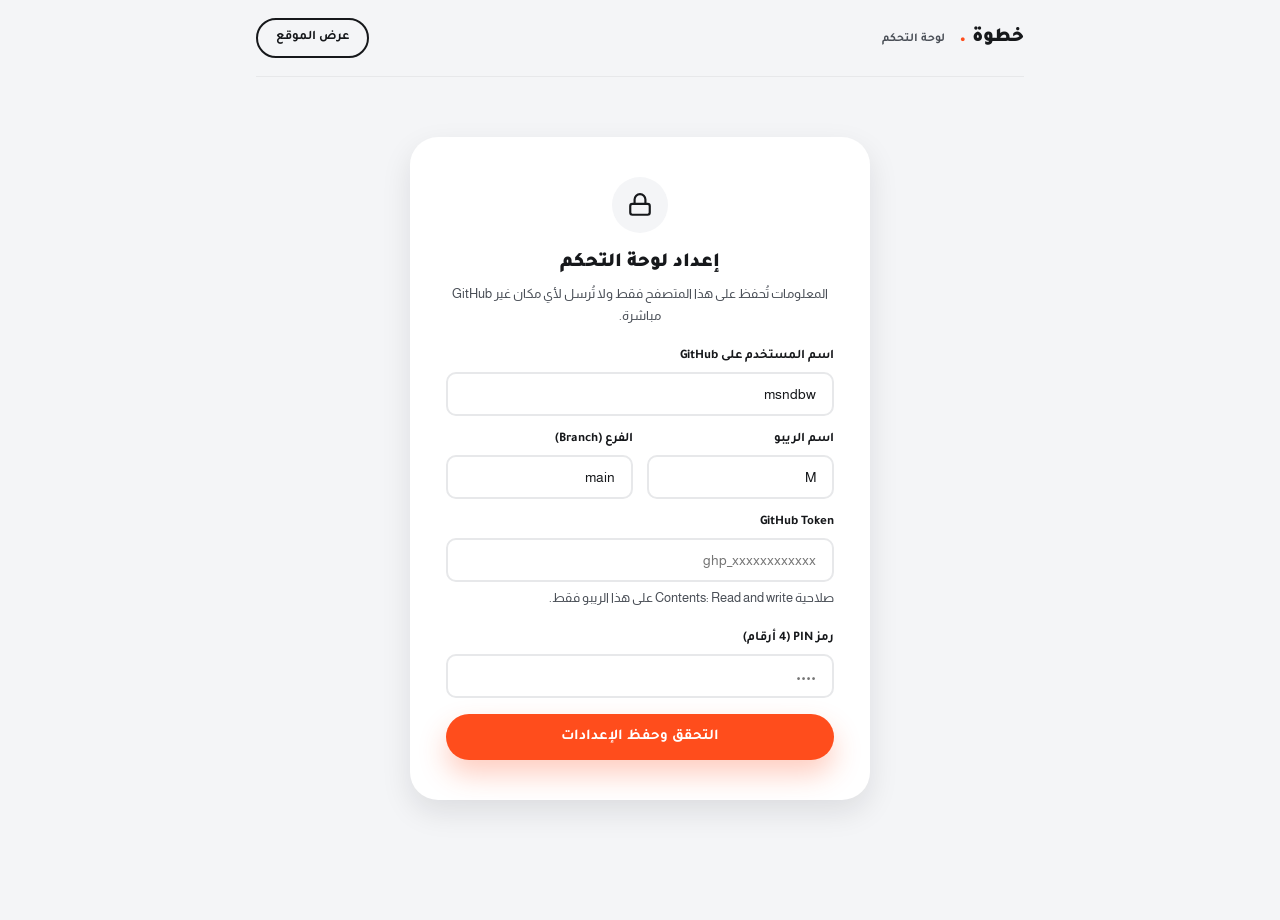
==== commit 1de75838: "Add files via upload" ====
--- a/admin.html
+++ b/admin.html
@@ -23,45 +23,71 @@
 
   <!-- شاشة الإعداد الأول -->
   <div class="lock-screen" id="setupScreen" style="display:none;">
-    <div class="lock-icon"><svg width="26" height="26" viewBox="0 0 24 24" fill="none" stroke="currentColor" stroke-width="2"><rect x="3" y="11" width="18" height="10" rx="2"/><path d="M7 11V7a5 5 0 0 1 10 0v4"/></svg></div>
+    <div class="lock-icon">
+      <svg width="26" height="26" viewBox="0 0 24 24" fill="none" stroke="currentColor" stroke-width="2"><rect x="3" y="11" width="18" height="10" rx="2"/><path d="M7 11V7a5 5 0 0 1 10 0v4"/></svg>
+    </div>
     <h2>إعداد لوحة التحكم</h2>
     <p>المعلومات تُحفظ على هذا المتصفح فقط ولا تُرسل لأي مكان غير GitHub مباشرة.</p>
+
     <div class="alert alert-error" id="setupError"></div>
+
     <form id="setupForm">
-      <div class="field"><label>اسم المستخدم على GitHub</label><input type="text" id="cfgOwner" value="msndbw" required></div>
-      <div class="field-row"><div class="field"><label>اسم الريبو</label><input type="text" id="cfgRepo" value="M" required></div><div class="field"><label>الفرع (Branch)</label><input type="text" id="cfgBranch" value="main" required></div></div>
-      <div class="field"><label>GitHub Token</label><input type="password" id="cfgToken" placeholder="ghp_xxxxxxxxxxxx" required><p class="field-hint">صلاحية Contents: Read and write على هذا الريبو فقط.</p></div>
-      <div class="field"><label>رمز PIN (4 أرقام)</label><input type="password" inputmode="numeric" maxlength="6" id="cfgPin" placeholder="••••" required></div>
+      <div class="field">
+        <label>اسم المستخدم على GitHub</label>
+        <input type="text" id="cfgOwner" value="msndbw" required>
+      </div>
+      <div class="field-row">
+        <div class="field">
+          <label>اسم الريبو</label>
+          <input type="text" id="cfgRepo" value="M" required>
+        </div>
+        <div class="field">
+          <label>الفرع (Branch)</label>
+          <input type="text" id="cfgBranch" value="main" required>
+        </div>
+      </div>
+      <div class="field">
+        <label>GitHub Token</label>
+        <input type="password" id="cfgToken" placeholder="ghp_xxxxxxxxxxxx" required>
+        <p class="field-hint">صلاحية Contents: Read and write على هذا الريبو فقط.</p>
+      </div>
+      <div class="field">
+        <label>رمز PIN (4 أرقام)</label>
+        <input type="password" inputmode="numeric" maxlength="6" id="cfgPin" placeholder="••••" required>
+      </div>
       <button type="submit" class="btn btn-primary" style="width:100%;" id="setupSubmit">التحقق وحفظ الإعدادات</button>
     </form>
   </div>
 
   <!-- شاشة PIN -->
   <div class="lock-screen" id="pinScreen" style="display:none;">
-    <div class="lock-icon"><svg width="26" height="26" viewBox="0 0 24 24" fill="none" stroke="currentColor" stroke-width="2"><rect x="3" y="11" width="18" height="10" rx="2"/><path d="M7 11V7a5 5 0 0 1 10 0v4"/></svg></div>
+    <div class="lock-icon">
+      <svg width="26" height="26" viewBox="0 0 24 24" fill="none" stroke="currentColor" stroke-width="2"><rect x="3" y="11" width="18" height="10" rx="2"/><path d="M7 11V7a5 5 0 0 1 10 0v4"/></svg>
+    </div>
     <h2>أدخل رمز القفل</h2>
     <p>هذا الجهاز يحتوي إعدادات محفوظة.</p>
     <div class="alert alert-error" id="pinError"></div>
-    <form id="pinForm"><div class="field"><input type="password" inputmode="numeric" maxlength="6" id="pinInput" placeholder="••••" style="text-align:center;font-size:22px;letter-spacing:8px;" autofocus></div><button type="submit" class="btn btn-primary" style="width:100%;">دخول</button></form>
-    <p style="margin-top:18px;"><a href="#" id="forgotLink" style="font-size:12px;color:var(--ink-soft);">نسيت الرمز؟ مسح بيانات هذا الجهاز</a></p>
+    <form id="pinForm">
+      <div class="field">
+        <input type="password" inputmode="numeric" maxlength="6" id="pinInput" placeholder="••••" style="text-align:center;font-size:22px;letter-spacing:8px;" autofocus>
+      </div>
+      <button type="submit" class="btn btn-primary" style="width:100%;">دخول</button>
+    </form>
+    <p style="margin-top:18px;">
+      <a href="#" id="forgotLink" style="font-size:12px;color:var(--ink-soft);">نسيت الرمز؟ مسح بيانات هذا الجهاز</a>
+    </p>
   </div>
 
   <!-- لوحة التحكم -->
   <div class="dashboard" id="dashboard">
 
-    <!-- إحصائيات سريعة -->
-    <div class="stats-row" id="statsRow" style="display:flex;gap:16px;margin-bottom:22px;flex-wrap:wrap;">
-      <div class="stat-card" style="background:#fff;padding:16px 24px;border-radius:12px;flex:1;min-width:120px;box-shadow:var(--shadow-sm);"><span style="font-size:12px;color:var(--ink-soft);">إجمالي المنتجات</span><b id="statTotal" style="display:block;font-size:24px;font-family:var(--font-display);">0</b></div>
-      <div class="stat-card" style="background:#fff;padding:16px 24px;border-radius:12px;flex:1;min-width:120px;box-shadow:var(--shadow-sm);"><span style="font-size:12px;color:var(--ink-soft);">ظاهرة للعملاء</span><b id="statVisible" style="display:block;font-size:24px;font-family:var(--font-display);color:var(--success);">0</b></div>
-      <div class="stat-card" style="background:#fff;padding:16px 24px;border-radius:12px;flex:1;min-width:120px;box-shadow:var(--shadow-sm);"><span style="font-size:12px;color:var(--ink-soft);">مخفية</span><b id="statHidden" style="display:block;font-size:24px;font-family:var(--font-display);color:#c63b3b;">0</b></div>
-      <div class="stat-card" style="background:#fff;padding:16px 24px;border-radius:12px;flex:1;min-width:120px;box-shadow:var(--shadow-sm);"><span style="font-size:12px;color:var(--ink-soft);">عدد الفئات</span><b id="statCats" style="display:block;font-size:24px;font-family:var(--font-display);">0</b></div>
-    </div>
+    <div class="admin-stats" id="adminStats"></div>
 
     <div class="tabs">
       <button class="tab-btn active" data-tab="addPanel">➕ إضافة منتج</button>
       <button class="tab-btn" data-tab="listPanel">📋 المنتجات</button>
       <button class="tab-btn" data-tab="catsPanel">🏷️ الفئات</button>
-      <button class="tab-btn" data-tab="settingsPanel">⚙️ الإعدادات</button>
+      <button class="tab-btn" data-tab="contactPanel">📞 التواصل</button>
     </div>
 
     <div class="alert alert-success" id="globalSuccess"></div>
@@ -73,15 +99,100 @@
         <h3 id="formTitle">إضافة منتج جديد</h3>
         <form id="productForm">
           <input type="hidden" id="editingId" value="">
-          <div class="field"><label>صور المنتج (حتى 10 صور)</label><div class="multi-images" id="multiImagesPreview"></div><div class="image-drop" id="imageDropZone"><input type="file" id="imageInput" accept="image/*" multiple><svg width="28" height="28" viewBox="0 0 24 24" fill="none" stroke="currentColor" stroke-width="1.5" style="margin:0 auto 8px;opacity:.4;"><path d="M21 15v4a2 2 0 0 1-2 2H5a2 2 0 0 1-2-2v-4"/><polyline points="17 8 12 3 7 8"/><line x1="12" y1="3" x2="12" y2="15"/></svg><p>اضغط لاختيار صور (يمكن اختيار عدة صور)</p><p style="font-size:11px;margin-top:4px;opacity:.6;">الحد الأقصى 10 صور</p></div></div>
-          <div class="field-row"><div class="field"><label>اسم المنتج</label><input type="text" id="fName" required placeholder="مثال: حذاء رياضي أسود"></div><div class="field"><label>الفئة</label><select id="fCategory" required><option value="">اختر الفئة</option></select></div></div>
-          <div class="field-row"><div class="field"><label>السعر (د.ع)</label><input type="text" id="fPrice" placeholder="مثال: 45000" required><p class="field-hint" id="fPriceHint"></p></div><div class="field"><label>السعر قبل الخصم (اختياري)</label><input type="text" id="fOldPrice" placeholder="مثال: 60000"><p class="field-hint" id="fOldPriceHint"></p></div></div>
-          <div class="field-row"><div class="field"><label>نسبة الخصم %</label><input type="number" id="fDiscount" min="0" max="90" value="0"></div><div class="field"><label>الحالة</label><select id="fStatus"><option value="available">متوفر</option><option value="limited">كمية محدودة</option><option value="out">نفذ من المخزون</option></select></div></div>
-          <div class="field"><label>الشارة</label><select id="fBadge"><option value="">بدون</option><option value="new">جديد</option><option value="bestseller">الأكثر مبيعاً</option><option value="offer">خصم</option></select></div>
-          <div class="field"><label>المقاسات المتوفرة</label><div class="size-checks" id="sizeChecks"></div><div class="add-tag-row" style="margin-top:10px;"><input type="number" class="add-tag-input" id="newSizeInput" placeholder="أضف مقاساً مخصصاً"><button type="button" class="btn btn-outline btn-sm" onclick="addCustomSize()">+ إضافة</button></div></div>
-          <div class="field"><label>الألوان المتوفرة (اختياري)</label><div class="dynamic-tags" id="colorTags"></div><div class="add-tag-row"><input type="text" class="add-tag-input" id="newColorInput" placeholder="مثال: أسود, أبيض, أزرق"><button type="button" class="btn btn-outline btn-sm" onclick="addColor()">+ إضافة</button></div><p class="field-hint">اكتب اسم اللون واضغط إضافة، أو اضغط Enter</p></div>
-          <div class="field"><label>الوصف</label><textarea id="fDescription" rows="3" required placeholder="اكتب وصفاً مختصراً للمنتج..."></textarea></div>
-          <div class="form-actions"><button type="submit" class="btn btn-primary" id="submitBtn">حفظ ونشر على الموقع</button><button type="button" class="btn btn-outline" id="cancelEditBtn" style="display:none;">إلغاء التعديل</button></div>
+
+          <!-- صور متعددة -->
+          <div class="field">
+            <label>صور المنتج (حتى 10 صور)</label>
+            <div class="multi-images" id="multiImagesPreview"></div>
+            <div class="image-drop" id="imageDropZone">
+              <input type="file" id="imageInput" accept="image/*" multiple>
+              <svg width="28" height="28" viewBox="0 0 24 24" fill="none" stroke="currentColor" stroke-width="1.5" style="margin:0 auto 8px;opacity:.4"><path d="M21 15v4a2 2 0 0 1-2 2H5a2 2 0 0 1-2-2v-4"/><polyline points="17 8 12 3 7 8"/><line x1="12" y1="3" x2="12" y2="15"/></svg>
+              <p>اضغط لاختيار صور (يمكن اختيار عدة صور)</p>
+              <p style="font-size:11px;margin-top:4px;opacity:.6;">الحد الأقصى 10 صور</p>
+            </div>
+          </div>
+
+          <div class="field-row">
+            <div class="field">
+              <label>اسم المنتج</label>
+              <input type="text" id="fName" required placeholder="مثال: حذاء رياضي أسود">
+            </div>
+            <div class="field">
+              <label>الفئة</label>
+              <select id="fCategory" required>
+                <option value="">اختر الفئة</option>
+              </select>
+            </div>
+          </div>
+
+          <div class="field-row">
+            <div class="field">
+              <label>السعر (د.ع)</label>
+              <input type="text" id="fPrice" placeholder="مثال: 45000" required>
+              <p class="field-hint" id="fPriceHint"></p>
+            </div>
+            <div class="field">
+              <label>السعر قبل الخصم (اختياري)</label>
+              <input type="text" id="fOldPrice" placeholder="مثال: 60000">
+              <p class="field-hint" id="fOldPriceHint"></p>
+            </div>
+          </div>
+
+          <div class="field-row">
+            <div class="field">
+              <label>نسبة الخصم %</label>
+              <input type="number" id="fDiscount" min="0" max="90" value="0">
+            </div>
+            <div class="field">
+              <label>الحالة</label>
+              <select id="fStatus">
+                <option value="available">متوفر</option>
+                <option value="limited">كمية محدودة</option>
+                <option value="out">نفذ من المخزون</option>
+              </select>
+            </div>
+          </div>
+
+          <div class="field">
+            <label>الشارة</label>
+            <select id="fBadge">
+              <option value="">بدون</option>
+              <option value="new">جديد</option>
+              <option value="bestseller">الأكثر مبيعاً</option>
+              <option value="offer">خصم</option>
+            </select>
+          </div>
+
+          <!-- مقاسات ديناميكية -->
+          <div class="field">
+            <label>المقاسات المتوفرة</label>
+            <div class="size-checks" id="sizeChecks"></div>
+            <div class="add-tag-row" style="margin-top:10px;">
+              <input type="number" class="add-tag-input" id="newSizeInput" placeholder="أضف مقاساً مخصصاً">
+              <button type="button" class="btn btn-outline btn-sm" onclick="addCustomSize()">+ إضافة</button>
+            </div>
+          </div>
+
+          <!-- ألوان ديناميكية -->
+          <div class="field">
+            <label>الألوان المتوفرة (اختياري)</label>
+            <div class="dynamic-tags" id="colorTags"></div>
+            <div class="add-tag-row">
+              <input type="text" class="add-tag-input" id="newColorInput" placeholder="مثال: أسود, أبيض, أزرق">
+              <button type="button" class="btn btn-outline btn-sm" onclick="addColor()">+ إضافة</button>
+            </div>
+            <p class="field-hint">اكتب اسم اللون واضغط إضافة، أو اضغط Enter</p>
+          </div>
+
+          <div class="field">
+            <label>الوصف</label>
+            <textarea id="fDescription" rows="3" required placeholder="اكتب وصفاً مختصراً للمنتج..."></textarea>
+          </div>
+
+          <div class="form-actions">
+            <button type="submit" class="btn btn-primary" id="submitBtn">حفظ ونشر على الموقع</button>
+            <button type="button" class="btn btn-outline" id="cancelEditBtn" style="display:none;">إلغاء التعديل</button>
+          </div>
         </form>
       </div>
     </div>
@@ -90,7 +201,9 @@
     <div class="panel" id="listPanel">
       <div class="card">
         <h3>المنتجات المنشورة حالياً</h3>
-        <div style="margin-bottom:14px;"><input type="text" id="adminSearch" placeholder="ابحث في المنتجات..." style="width:100%;padding:10px 14px;border-radius:10px;border:2px solid var(--line);font-family:var(--font-body);font-size:14px;"></div>
+        <div style="margin-bottom:14px;">
+          <input type="text" id="adminSearch" placeholder="ابحث في المنتجات..." style="width:100%;padding:10px 14px;border-radius:10px;border:2px solid var(--line);font-family:var(--font-body);font-size:14px;">
+        </div>
         <div id="productsList"><div class="empty-state">جارِ التحميل...</div></div>
       </div>
     </div>
@@ -100,26 +213,51 @@
       <div class="card">
         <h3>إدارة الفئات</h3>
         <div class="dynamic-tags" id="adminCatTags"></div>
-        <div class="add-tag-row" style="margin-top:14px;"><input type="text" class="add-tag-input" id="newCatInput" placeholder="اسم الفئة الجديدة"><button type="button" class="btn btn-primary btn-sm" onclick="addCategory()">+ إضافة</button></div>
+        <div class="add-tag-row" style="margin-top:14px;">
+          <input type="text" class="add-tag-input" id="newCatInput" placeholder="اسم الفئة الجديدة">
+          <button type="button" class="btn btn-primary btn-sm" onclick="addCategory()">+ إضافة</button>
+        </div>
         <p style="margin-top:14px;font-size:12px;color:var(--ink-soft);">الفئة "الكل" تُضاف تلقائياً ولا تحتاج إدخالها.</p>
-        <div style="margin-top:18px;"><button class="btn btn-primary btn-sm" onclick="saveCategoriesBtn()">💾 حفظ الفئات</button></div>
-      </div>
-    </div>
-
-    <!-- الإعدادات (تواصل) -->
-    <div class="panel" id="settingsPanel">
-      <div class="card">
-        <h3>⚙️ إعدادات التواصل والروابط</h3>
-        <p style="font-size:13px;color:var(--ink-soft);margin-bottom:18px;">سيتم عرض هذه الروابط في تذييل الموقع تلقائياً.</p>
-        <form id="settingsForm">
-          <div class="field"><label>رقم الهاتف (للتواصل)</label><input type="text" id="setPhone" placeholder="مثال: 9647857392727"></div>
-          <div class="field"><label>رابط فيسبوك</label><input type="url" id="setFacebook" placeholder="https://facebook.com/..."></div>
-          <div class="field"><label>رابط إنستغرام</label><input type="url" id="setInstagram" placeholder="https://instagram.com/..."></div>
-          <div class="field"><label>رابط تيك توك</label><input type="url" id="setTiktok" placeholder="https://tiktok.com/@..."></div>
-          <div class="field"><label>رابط تلغرام</label><input type="url" id="setTelegram" placeholder="https://t.me/..."></div>
-          <button type="submit" class="btn btn-primary" id="settingsSubmit">💾 حفظ الإعدادات</button>
-        </form>
-        <div style="margin-top:16px;" id="settingsStatus"></div>
+        <div style="margin-top:18px;">
+          <button class="btn btn-primary btn-sm" onclick="saveCategoriesBtn()">💾 حفظ الفئات</button>
+        </div>
+      </div>
+    </div>
+
+    <!-- معلومات التواصل -->
+    <div class="panel" id="contactPanel">
+      <div class="card">
+        <h3>معلومات التواصل</h3>
+        <p style="font-size:12px;color:var(--ink-soft);margin-bottom:16px;">هذه الروابط تظهر تلقائياً في فوتر الموقع وزر واتساب العائم. اترك الحقل فارغاً لإخفاء أيقونته.</p>
+
+        <div class="field">
+          <label>رقم واتساب (مع كود الدولة بدون + أو 00، مثال: 9647xxxxxxxxx)</label>
+          <input type="text" id="ctWhatsapp" placeholder="9647xxxxxxxxx">
+        </div>
+        <div class="field">
+          <label>رقم الهاتف (يظهر كرابط اتصال، اختياري)</label>
+          <input type="text" id="ctPhone" placeholder="07xxxxxxxxx">
+        </div>
+        <div class="field">
+          <label>رابط فيسبوك</label>
+          <input type="text" id="ctFacebook" placeholder="https://facebook.com/...">
+        </div>
+        <div class="field">
+          <label>رابط انستغرام</label>
+          <input type="text" id="ctInstagram" placeholder="https://instagram.com/...">
+        </div>
+        <div class="field">
+          <label>رابط تيك توك</label>
+          <input type="text" id="ctTiktok" placeholder="https://tiktok.com/@...">
+        </div>
+        <div class="field">
+          <label>رابط تلغرام</label>
+          <input type="text" id="ctTelegram" placeholder="https://t.me/...">
+        </div>
+
+        <div style="margin-top:18px;">
+          <button class="btn btn-primary" id="saveContactBtn" onclick="saveContactInfo()">💾 حفظ معلومات التواصل</button>
+        </div>
       </div>
     </div>
 
@@ -134,4 +272,4 @@
 <script src="github-api.js"></script>
 <script src="admin.js"></script>
 </body>
-</html>+</html>
--- a/style.css
+++ b/style.css
@@ -1,33 +1,1845 @@
 /* ====================================================
-   متجر خطوة — style.css v3 (إضافات فقط)
+   متجر خطوة — Design System v2
    ==================================================== */
 
-/* ... الأنماط السابقة موجودة ... */
-
-/* إضافات للإعدادات */
-#settingsPanel .field { margin-bottom: 16px; }
-#settingsStatus .alert { margin-top: 12px; }
-
-/* تحسين معرض الصور (Zoom) */
-.gallery-main img.zoomed {
-  transform: scale(1.8);
-  cursor: zoom-out;
-}
-.gallery-main { cursor: zoom-in; }
-
-/* أنماط الطباعة للفاتورة */
-@media print {
-  body * { visibility: hidden; }
-  #invoiceContent, #invoiceContent * { visibility: visible; }
-  #invoiceContent { position: absolute; left: 0; top: 0; width: 100%; padding: 20px; background: #fff; }
-  .order-modal-foot { display: none !important; }
-  .product-modal-overlay, .order-overlay { background: #fff !important; }
-}
-
-/* تحسين عرض الأيقونات في التذييل */
-.socials a {
-  transition: transform 0.2s;
-}
-.socials a:hover {
-  transform: translateY(-3px);
-}+:root{
+  --white:#ffffff;
+  --ink:#16181b;
+  --ink-soft:#4a4f57;
+  --ember:#ff4d1c;
+  --ember-dark:#e03d0f;
+  --ember-light:#fff0ea;
+  --charcoal:#1f2226;
+  --mist:#f4f5f7;
+  --mist-dark:#e9eaed;
+  --gold:#d6a93d;
+  --line:#e7e8ea;
+  --success:#1f9d55;
+
+  --font-display:'Tajawal', sans-serif;
+  --font-body:'Almarai', sans-serif;
+
+  --radius-sm:10px;
+  --radius-md:16px;
+  --radius-lg:28px;
+
+  --shadow-sm:0 2px 10px rgba(22,24,27,.06);
+  --shadow-md:0 12px 30px rgba(22,24,27,.10);
+  --shadow-lg:0 20px 50px rgba(22,24,27,.15);
+  --shadow-ember:0 14px 28px rgba(255,77,28,.28);
+
+  --container:1240px;
+}
+
+*{box-sizing:border-box;margin:0;padding:0;}
+html{scroll-behavior:smooth;}
+body{
+  font-family:var(--font-body);
+  background:var(--white);
+  color:var(--ink);
+  direction:rtl;
+  -webkit-font-smoothing:antialiased;
+  overflow-x:hidden;
+}
+img,svg{display:block;max-width:100%;}
+a{color:inherit;text-decoration:none;}
+ul{list-style:none;}
+button{font-family:inherit;cursor:pointer;border:none;background:none;}
+input,textarea,select{font-family:inherit;}
+
+.container{
+  width:100%;
+  max-width:var(--container);
+  margin:0 auto;
+  padding:0 20px;
+}
+
+:focus-visible{
+  outline:3px solid var(--ember);
+  outline-offset:2px;
+  border-radius:6px;
+}
+
+@media (prefers-reduced-motion: reduce){
+  *{animation-duration:.001ms !important;animation-iteration-count:1 !important;transition-duration:.001ms !important;scroll-behavior:auto !important;}
+}
+
+/* ---------- أزرار ---------- */
+.btn{
+  display:inline-flex;
+  align-items:center;
+  justify-content:center;
+  gap:8px;
+  padding:14px 26px;
+  border-radius:999px;
+  font-family:var(--font-display);
+  font-weight:700;
+  font-size:15px;
+  transition:transform .25s ease, box-shadow .25s ease, background .25s ease;
+  white-space:nowrap;
+}
+.btn-primary{
+  background:var(--ember);
+  color:var(--white);
+  box-shadow:var(--shadow-ember);
+}
+.btn-primary:hover{background:var(--ember-dark);transform:translateY(-2px);}
+.btn-dark{background:var(--ink);color:var(--white);}
+.btn-dark:hover{background:var(--charcoal);transform:translateY(-2px);}
+.btn-outline{
+  background:transparent;
+  border:2px solid var(--ink);
+  color:var(--ink);
+}
+.btn-outline:hover{background:var(--ink);color:var(--white);}
+.btn-whatsapp{background:#1fb35a;color:var(--white);}
+.btn-whatsapp:hover{background:#178f47;transform:translateY(-2px);}
+.btn-sm{padding:10px 18px;font-size:13px;}
+.btn:active{transform:translateY(0) scale(.97);}
+
+/* ---------- شريط علوي ---------- */
+.topbar{
+  background:var(--charcoal);
+  color:#cfd2d6;
+  font-size:13px;
+  font-family:var(--font-display);
+}
+.topbar .container{
+  display:flex;
+  align-items:center;
+  justify-content:space-between;
+  padding:8px 20px;
+}
+.topbar a{color:#fff;font-weight:700;display:flex;align-items:center;gap:6px;}
+
+/* ---------- الهيدر ---------- */
+.site-header{
+  position:sticky;
+  top:0;
+  z-index:90;
+  background:rgba(255,255,255,.95);
+  backdrop-filter:blur(12px);
+  border-bottom:1px solid var(--line);
+  transition:padding .25s ease,box-shadow .25s ease;
+}
+.site-header.scrolled{box-shadow:var(--shadow-sm);}
+.header-inner{
+  display:flex;
+  align-items:center;
+  justify-content:space-between;
+  gap:18px;
+  padding:18px 0;
+  transition:padding .25s ease;
+}
+.site-header.scrolled .header-inner{padding:10px 0;}
+
+.logo{
+  font-family:var(--font-display);
+  font-weight:900;
+  font-size:26px;
+  letter-spacing:.5px;
+  display:flex;
+  align-items:baseline;
+  gap:6px;
+  cursor:pointer;
+}
+.logo span{color:var(--ember);}
+
+.main-nav{display:flex;align-items:center;gap:30px;}
+.main-nav a{
+  font-family:var(--font-display);
+  font-weight:700;
+  font-size:15px;
+  color:var(--ink);
+  position:relative;
+  padding:6px 2px;
+}
+.main-nav a::after{
+  content:"";
+  position:absolute;
+  right:0;left:0;bottom:-2px;
+  height:2px;
+  background:var(--ember);
+  transform:scaleX(0);
+  transform-origin:right;
+  transition:transform .3s ease;
+}
+.main-nav a:hover::after,
+.main-nav a.active::after{transform:scaleX(1);}
+
+.header-actions{display:flex;align-items:center;gap:14px;}
+
+.search-box{
+  display:flex;
+  align-items:center;
+  background:var(--mist);
+  border-radius:999px;
+  padding:8px 16px;
+  gap:8px;
+  min-width:220px;
+  transition:box-shadow .25s ease;
+}
+.search-box:focus-within{box-shadow:0 0 0 2px var(--ember);}
+.search-box input{
+  background:none;
+  border:none;
+  outline:none;
+  width:100%;
+  font-size:14px;
+  color:var(--ink);
+}
+
+.icon-btn{
+  position:relative;
+  width:42px;
+  height:42px;
+  border-radius:50%;
+  background:var(--mist);
+  display:flex;
+  align-items:center;
+  justify-content:center;
+  transition:background .25s ease,transform .2s ease;
+}
+.icon-btn:hover{background:var(--mist-dark);transform:translateY(-2px);}
+.cart-count{
+  position:absolute;
+  top:-4px;
+  left:-4px;
+  background:var(--ember);
+  color:#fff;
+  font-size:11px;
+  font-weight:800;
+  width:19px;
+  height:19px;
+  border-radius:50%;
+  display:flex;
+  align-items:center;
+  justify-content:center;
+  font-family:var(--font-display);
+  transition:transform .2s ease;
+}
+.cart-count.bump{transform:scale(1.4);}
+.burger{display:none;width:42px;height:42px;}
+
+/* ---------- الهيرو ---------- */
+.hero{
+  position:relative;
+  background:var(--mist);
+  overflow:hidden;
+  padding:70px 0 0;
+}
+.hero-inner{
+  display:grid;
+  grid-template-columns:1.05fr .95fr;
+  align-items:center;
+  gap:30px;
+  min-height:520px;
+}
+.hero-eyebrow{
+  display:inline-flex;
+  align-items:center;
+  gap:8px;
+  font-family:var(--font-display);
+  font-weight:700;
+  font-size:13px;
+  color:var(--ember-dark);
+  background:#fff0ea;
+  padding:7px 16px;
+  border-radius:999px;
+  margin-bottom:18px;
+}
+.hero h1{
+  font-family:var(--font-display);
+  font-weight:900;
+  font-size:clamp(34px,5vw,58px);
+  line-height:1.15;
+  margin-bottom:18px;
+}
+.hero h1 em{color:var(--ember);font-style:normal;position:relative;}
+.hero p{
+  font-size:17px;
+  color:var(--ink-soft);
+  max-width:440px;
+  margin-bottom:30px;
+  line-height:1.8;
+}
+.hero-ctas{display:flex;gap:14px;flex-wrap:wrap;margin-bottom:38px;}
+.hero-stats{display:flex;gap:34px;}
+.hero-stats div b{
+  display:block;
+  font-family:var(--font-display);
+  font-weight:900;
+  font-size:24px;
+}
+.hero-stats div span{font-size:13px;color:var(--ink-soft);}
+
+.hero-art{
+  position:relative;
+  height:100%;
+  display:flex;
+  align-items:center;
+  justify-content:center;
+}
+.hero-blob{
+  position:absolute;
+  width:380px;height:380px;
+  border-radius:50%;
+  background:radial-gradient(circle at 35% 30%, #ffe2d3, #ffd2bb 60%, #ffd2bb 100%);
+  z-index:0;
+  animation:blobPulse 6s ease-in-out infinite;
+}
+.hero-shoe{
+  position:relative;
+  z-index:1;
+  width:min(420px, 80%);
+  color:var(--ink);
+  animation:float 5s ease-in-out infinite;
+}
+.hero-shoe .accent{color:var(--ember);}
+.hero-stamp{position:absolute;top:14%;left:6%;z-index:2;}
+
+@keyframes float{
+  0%,100%{transform:translateY(0) rotate(-3deg);}
+  50%{transform:translateY(-14px) rotate(-1deg);}
+}
+@keyframes blobPulse{
+  0%,100%{transform:scale(1);}
+  50%{transform:scale(1.06);}
+}
+
+/* ---------- الختم ---------- */
+.stamp{
+  --c:var(--ember);
+  width:84px;height:84px;
+  border-radius:50%;
+  border:2px dashed var(--c);
+  display:flex;align-items:center;justify-content:center;
+  text-align:center;
+  transform:rotate(-12deg);
+  background:#fff;
+  box-shadow:var(--shadow-sm);
+  transition:transform .35s ease;
+}
+.stamp::before{
+  content:"";
+  position:absolute;
+  inset:7px;
+  border:1px solid var(--c);
+  border-radius:50%;
+}
+.stamp b{
+  font-family:var(--font-display);
+  font-weight:900;
+  font-size:13px;
+  color:var(--c);
+  line-height:1.15;
+}
+.stamp.gold{--c:var(--gold);}
+.stamp.charcoal{--c:var(--charcoal);}
+.stamp.muted{--c:#9a9da3;}
+.stamp-sm{width:60px;height:60px;}
+.stamp-sm b{font-size:10px;}
+
+/* ---------- شرائح الفئات ---------- */
+.cat-strip{padding:46px 0 10px;}
+.section-head{
+  display:flex;
+  align-items:flex-end;
+  justify-content:space-between;
+  margin-bottom:26px;
+  gap:16px;
+  flex-wrap:wrap;
+}
+.section-head .eyebrow{
+  font-family:var(--font-display);
+  font-weight:700;
+  color:var(--ember-dark);
+  font-size:13px;
+  margin-bottom:6px;
+  display:block;
+}
+.section-head h2{
+  font-family:var(--font-display);
+  font-weight:900;
+  font-size:clamp(22px,3vw,32px);
+}
+.section-head p{color:var(--ink-soft);font-size:14px;margin-top:6px;}
+
+/* ---------- شريط الفلترة ---------- */
+.filter-bar{
+  display:flex;
+  align-items:center;
+  gap:12px;
+  margin-bottom:16px;
+  flex-wrap:wrap;
+}
+.filter-select{
+  padding:9px 18px;
+  border-radius:999px;
+  border:2px solid var(--line);
+  background:#fff;
+  font-family:var(--font-display);
+  font-weight:700;
+  font-size:13px;
+  color:var(--ink);
+  cursor:pointer;
+  transition:border-color .2s;
+  appearance:none;
+  padding-left:32px;
+  background-image:url("data:image/svg+xml,%3Csvg width='12' height='8' viewBox='0 0 12 8' fill='none' xmlns='http://www.w3.org/2000/svg'%3E%3Cpath d='M1 1l5 5 5-5' stroke='%2316181b' stroke-width='1.5' stroke-linecap='round'/%3E%3C/svg%3E");
+  background-repeat:no-repeat;
+  background-position:left 12px center;
+}
+.filter-select:focus{border-color:var(--ember);outline:none;}
+
+.chips{
+  display:flex;
+  gap:12px;
+  overflow-x:auto;
+  padding-bottom:6px;
+  scrollbar-width:none;
+}
+.chips::-webkit-scrollbar{display:none;}
+.chip{
+  flex:0 0 auto;
+  padding:10px 22px;
+  border-radius:999px;
+  background:var(--mist);
+  font-family:var(--font-display);
+  font-weight:700;
+  font-size:14px;
+  color:var(--ink-soft);
+  transition:background .25s ease,color .25s ease,transform .2s ease;
+}
+.chip:hover{transform:translateY(-2px);}
+.chip.active{background:var(--ink);color:#fff;}
+
+/* ---------- شبكة المنتجات ---------- */
+.products-grid{
+  display:grid;
+  grid-template-columns:repeat(4, 1fr);
+  gap:22px;
+  margin-top:30px;
+}
+.product-card{
+  position:relative;
+  background:#fff;
+  border:1px solid var(--line);
+  border-radius:var(--radius-md);
+  overflow:hidden;
+  transition:transform .3s ease,box-shadow .3s ease;
+  cursor:pointer;
+}
+.product-card:hover{
+  transform:translateY(-6px);
+  box-shadow:var(--shadow-md);
+}
+.product-media{
+  position:relative;
+  background:var(--mist);
+  aspect-ratio:1/1;
+  display:flex;
+  align-items:center;
+  justify-content:center;
+  padding:30px;
+  overflow:hidden;
+}
+.product-media svg{
+  width:78%;
+  color:var(--ink);
+  transition:transform .4s ease;
+}
+.product-media img{
+  width:100%;
+  height:100%;
+  object-fit:cover;
+  transition:transform .4s ease;
+  position:absolute;
+  inset:0;
+  padding:0;
+}
+.product-card:hover .product-media img{transform:scale(1.06);}
+.product-card:hover .product-media svg{transform:scale(1.08) rotate(-3deg);}
+
+.product-card .stamp{
+  position:absolute;
+  top:10px;
+  right:10px;
+  width:58px;height:58px;
+}
+.product-card .stamp b{font-size:10px;}
+
+.quick-view{
+  position:absolute;
+  bottom:12px;
+  left:50%;
+  transform:translate(-50%, 14px);
+  opacity:0;
+  transition:all .25s ease;
+  background:var(--ink);
+  color:#fff;
+  font-family:var(--font-display);
+  font-size:12px;
+  font-weight:700;
+  padding:9px 18px;
+  border-radius:999px;
+  white-space:nowrap;
+  pointer-events:none;
+}
+.product-card:hover .quick-view{opacity:1;transform:translate(-50%, 0);pointer-events:all;}
+
+.product-info{padding:16px 18px 18px;}
+.product-cat{font-size:12px;color:var(--ink-soft);margin-bottom:4px;}
+.product-name{
+  font-family:var(--font-display);
+  font-weight:800;
+  font-size:16px;
+  margin-bottom:8px;
+}
+.product-sizes{display:flex;gap:5px;margin-bottom:12px;flex-wrap:wrap;}
+.product-sizes span{
+  font-size:11px;
+  color:var(--ink-soft);
+  background:var(--mist);
+  border-radius:6px;
+  padding:2px 7px;
+}
+.price-row{display:flex;align-items:center;justify-content:space-between;}
+.price-group{display:flex;align-items:baseline;gap:8px;}
+.price{
+  font-family:var(--font-display);
+  font-weight:900;
+  font-size:18px;
+}
+.price-old{font-size:13px;color:#a9adb3;text-decoration:line-through;}
+.add-cart-btn{
+  width:42px;height:42px;
+  border-radius:50%;
+  background:var(--ink);
+  color:#fff;
+  display:flex;align-items:center;justify-content:center;
+  transition:background .25s ease,transform .2s ease;
+  flex-shrink:0;
+}
+.add-cart-btn:hover{background:var(--ember);transform:scale(1.08);}
+.add-cart-btn.added{background:var(--success);}
+.add-cart-btn svg{width:18px;height:18px;}
+.add-cart-btn:disabled{opacity:.4;pointer-events:none;}
+
+.stock-note{
+  font-size:12px;
+  font-weight:700;
+  margin-top:8px;
+  display:flex;
+  align-items:center;
+  gap:5px;
+}
+.stock-note.limited{color:var(--gold);}
+.stock-note.out{color:#c63b3b;}
+.stock-note.available{color:var(--success);}
+.product-card.is-out .add-cart-btn{opacity:.4;pointer-events:none;}
+
+/* ---------- قسم العروض ---------- */
+.offers-section{
+  background:var(--charcoal);
+  color:#fff;
+  padding:60px 0;
+  margin-top:70px;
+  position:relative;
+  overflow:hidden;
+}
+.offers-section::before{
+  content:"";
+  position:absolute;
+  top:-120px;left:-80px;
+  width:300px;height:300px;
+  background:var(--ember);
+  opacity:.18;
+  border-radius:50%;
+  filter:blur(10px);
+}
+.offers-section .section-head h2,
+.offers-section .section-head p{color:#fff;}
+.offers-section .section-head .eyebrow{color:var(--gold);}
+.offers-section .product-card{background:#26292e;border-color:#34373d;}
+.offers-section .product-media{background:#2d3036;}
+.offers-section .product-media svg{color:#fff;}
+.offers-section .product-name{color:#fff;}
+.offers-section .product-cat{color:#9aa0a8;}
+.offers-section .product-sizes span{background:#33363c;color:#c7cbd1;}
+.offers-section .price{color:#fff;}
+
+/* ---------- آراء الزبائن ---------- */
+.reviews{padding:80px 0;}
+.review-grid{
+  display:grid;
+  grid-template-columns:repeat(3, 1fr);
+  gap:22px;
+}
+.review-card{
+  background:var(--mist);
+  border-radius:var(--radius-md);
+  padding:26px;
+  transition:transform .3s ease,box-shadow .3s ease;
+}
+.review-card:hover{transform:translateY(-4px);box-shadow:var(--shadow-md);}
+.review-stars{color:var(--gold);font-size:14px;margin-bottom:14px;letter-spacing:3px;}
+.review-text{font-size:14px;line-height:1.9;color:var(--ink-soft);margin-bottom:18px;}
+.review-by{display:flex;align-items:center;gap:10px;}
+.review-avatar{
+  width:40px;height:40px;border-radius:50%;
+  background:var(--ink);color:#fff;
+  display:flex;align-items:center;justify-content:center;
+  font-family:var(--font-display);font-weight:800;font-size:15px;
+}
+.review-name{font-family:var(--font-display);font-weight:800;font-size:14px;}
+.review-loc{font-size:12px;color:var(--ink-soft);}
+
+/* ---------- إحصائيات ---------- */
+.stats-strip{
+  background:var(--mist);
+  border-radius:var(--radius-lg);
+  margin:0 0 80px;
+  padding:46px 30px;
+  display:grid;
+  grid-template-columns:repeat(4, 1fr);
+  text-align:center;
+}
+.stats-strip div b{
+  display:block;
+  font-family:var(--font-display);
+  font-weight:900;
+  font-size:34px;
+  color:var(--ink);
+}
+.stats-strip div span{font-size:13px;color:var(--ink-soft);}
+
+/* ---------- فوتر ---------- */
+.site-footer{background:var(--ink);color:#cfd2d6;padding:60px 0 24px;}
+.footer-grid{
+  display:grid;
+  grid-template-columns:1.4fr 1fr 1fr 1.2fr;
+  gap:30px;
+  padding-bottom:40px;
+  border-bottom:1px solid #2c2f34;
+}
+.footer-logo{font-family:var(--font-display);font-weight:900;font-size:24px;color:#fff;margin-bottom:12px;}
+.footer-logo span{color:var(--ember);}
+.footer-about{font-size:13px;line-height:1.9;color:#9aa0a8;max-width:280px;}
+.footer-col h4{font-family:var(--font-display);font-size:15px;margin-bottom:16px;color:#fff;}
+.footer-col ul li{margin-bottom:10px;}
+.footer-col ul a{font-size:13px;color:#9aa0a8;transition:color .2s ease;}
+.footer-col ul a:hover{color:var(--ember);}
+.footer-bottom{
+  display:flex;justify-content:space-between;align-items:center;
+  padding-top:22px;font-size:12px;color:#80858d;flex-wrap:wrap;gap:10px;
+}
+.socials{display:flex;gap:10px;}
+.socials a{
+  width:36px;height:36px;border-radius:50%;
+  background:#26292e;
+  display:flex;align-items:center;justify-content:center;
+  transition:background .2s ease;
+}
+.socials a:hover{background:var(--ember);}
+
+/* ---------- زر واتساب العائم ---------- */
+.float-whatsapp{
+  position:fixed;
+  bottom:24px;
+  left:24px;
+  z-index:80;
+  width:58px;height:58px;
+  border-radius:50%;
+  background:#1fb35a;
+  display:flex;align-items:center;justify-content:center;
+  box-shadow:0 10px 24px rgba(31,179,90,.4);
+  animation:pulse 2.4s infinite;
+}
+.float-whatsapp svg{width:28px;height:28px;color:#fff;}
+@keyframes pulse{
+  0%{box-shadow:0 0 0 0 rgba(31,179,90,.5);}
+  70%{box-shadow:0 0 0 14px rgba(31,179,90,0);}
+  100%{box-shadow:0 0 0 0 rgba(31,179,90,0);}
+}
+
+/* ---------- كشف عند التمرير ---------- */
+.reveal{opacity:0;transform:translateY(26px);transition:opacity .7s ease,transform .7s ease;}
+.reveal.in{opacity:1;transform:translateY(0);}
+
+/* ====================================================
+   سلة المشتريات — Drawer
+   ==================================================== */
+.cart-overlay{
+  position:fixed;
+  inset:0;
+  background:rgba(22,24,27,.5);
+  z-index:200;
+  opacity:0;
+  pointer-events:none;
+  transition:opacity .3s ease;
+  backdrop-filter:blur(2px);
+}
+.cart-overlay.open{opacity:1;pointer-events:all;}
+
+.cart-drawer{
+  position:fixed;
+  top:0;
+  left:0;
+  bottom:0;
+  width:min(480px, 100vw);
+  background:#fff;
+  z-index:201;
+  transform:translateX(-100%);
+  transition:transform .35s cubic-bezier(.32,.01,0,1);
+  display:flex;
+  flex-direction:column;
+  box-shadow:var(--shadow-lg);
+}
+.cart-drawer.open{transform:translateX(0);}
+
+.cart-drawer-head{
+  display:flex;
+  align-items:center;
+  justify-content:space-between;
+  padding:22px 24px;
+  border-bottom:1px solid var(--line);
+}
+.cart-drawer-head h3{
+  font-family:var(--font-display);
+  font-weight:800;
+  font-size:18px;
+}
+.cart-close{
+  width:38px;height:38px;
+  border-radius:50%;
+  background:var(--mist);
+  display:flex;align-items:center;justify-content:center;
+  transition:background .2s;
+}
+.cart-close:hover{background:var(--mist-dark);}
+
+.cart-items{
+  flex:1;
+  overflow-y:auto;
+  padding:16px 24px;
+  display:flex;
+  flex-direction:column;
+  gap:14px;
+}
+.cart-empty{
+  display:flex;
+  flex-direction:column;
+  align-items:center;
+  justify-content:center;
+  height:100%;
+  gap:14px;
+  color:var(--ink-soft);
+  font-family:var(--font-display);
+  font-size:15px;
+}
+.cart-empty svg{opacity:.3;}
+
+.cart-item{
+  display:flex;
+  gap:14px;
+  padding:16px;
+  background:var(--mist);
+  border-radius:var(--radius-sm);
+  position:relative;
+}
+.cart-item-thumb{
+  width:80px;height:80px;
+  border-radius:10px;
+  background:#e9eaed;
+  overflow:hidden;
+  flex-shrink:0;
+  display:flex;align-items:center;justify-content:center;
+}
+.cart-item-thumb img{width:100%;height:100%;object-fit:cover;}
+.cart-item-thumb svg{width:50px;color:var(--ink-soft);}
+.cart-item-body{flex:1;min-width:0;}
+.cart-item-name{
+  font-family:var(--font-display);
+  font-weight:800;
+  font-size:14px;
+  margin-bottom:5px;
+  line-height:1.3;
+}
+.cart-item-code{
+  font-size:11px;
+  color:var(--ink-soft);
+  margin-bottom:5px;
+  display:block;
+}
+.cart-item-meta{
+  display:flex;
+  gap:8px;
+  margin-bottom:10px;
+  flex-wrap:wrap;
+}
+.cart-item-tag{
+  font-size:11px;
+  background:#e9eaed;
+  border-radius:6px;
+  padding:3px 8px;
+  color:var(--ink-soft);
+  font-weight:700;
+}
+.cart-item-price{
+  font-family:var(--font-display);
+  font-weight:900;
+  font-size:15px;
+  color:var(--ember);
+}
+.cart-item-controls{
+  display:flex;
+  align-items:center;
+  gap:10px;
+  margin-top:8px;
+}
+.qty-btn{
+  width:28px;height:28px;
+  border-radius:50%;
+  background:#fff;
+  border:2px solid var(--line);
+  display:flex;align-items:center;justify-content:center;
+  font-size:16px;
+  font-weight:700;
+  transition:border-color .2s,background .2s;
+}
+.qty-btn:hover{border-color:var(--ink);background:var(--ink);color:#fff;}
+.qty-val{
+  font-family:var(--font-display);
+  font-weight:800;
+  font-size:15px;
+  min-width:22px;
+  text-align:center;
+}
+.cart-item-del{
+  position:absolute;
+  top:12px;
+  left:12px;
+  width:26px;height:26px;
+  border-radius:50%;
+  background:#fff;
+  display:flex;align-items:center;justify-content:center;
+  transition:background .2s;
+  color:#c63b3b;
+}
+.cart-item-del:hover{background:#fde8e8;}
+
+/* سلة — اختيار المقاس/اللون لكل قطعة */
+.cart-item-variant{margin-top:8px;}
+.cart-item-variant label{
+  font-size:11px;
+  color:var(--ink-soft);
+  font-weight:700;
+  margin-bottom:4px;
+  display:block;
+}
+.variant-select{
+  font-size:12px;
+  padding:5px 10px;
+  border-radius:8px;
+  border:2px solid var(--line);
+  background:#fff;
+  color:var(--ink);
+  font-family:var(--font-display);
+  font-weight:700;
+  margin-left:6px;
+}
+.variant-select:focus{border-color:var(--ember);outline:none;}
+
+/* قطع متعددة في نفس المنتج */
+.cart-pieces{display:flex;flex-direction:column;gap:8px;margin-top:8px;}
+.piece-row{
+  display:flex;
+  align-items:center;
+  gap:8px;
+  background:#fff;
+  border-radius:8px;
+  padding:8px 10px;
+  border:1px solid var(--line);
+}
+.piece-label{font-size:11px;font-weight:700;color:var(--ink-soft);min-width:44px;}
+.piece-select{
+  font-size:12px;padding:4px 8px;
+  border-radius:6px;
+  border:1.5px solid var(--line);
+  background:#fff;
+  color:var(--ink);
+  font-family:var(--font-display);
+  font-weight:700;
+}
+.piece-select:focus{border-color:var(--ember);outline:none;}
+
+.cart-footer{
+  padding:20px 24px;
+  border-top:1px solid var(--line);
+  background:#fafafa;
+}
+.cart-total-row{
+  display:flex;
+  justify-content:space-between;
+  align-items:baseline;
+  margin-bottom:16px;
+}
+.cart-total-label{font-family:var(--font-display);font-weight:700;font-size:14px;color:var(--ink-soft);}
+.cart-total-price{font-family:var(--font-display);font-weight:900;font-size:22px;color:var(--ink);}
+.cart-footer .btn{width:100%;margin-top:6px;}
+
+/* ====================================================
+   صفحة المنتج — Modal
+   ==================================================== */
+.product-modal-overlay{
+  position:fixed;
+  inset:0;
+  background:rgba(22,24,27,.6);
+  z-index:300;
+  opacity:0;
+  pointer-events:none;
+  transition:opacity .3s ease;
+  backdrop-filter:blur(3px);
+  overflow-y:auto;
+  padding:30px 16px;
+  display:flex;
+  align-items:flex-start;
+  justify-content:center;
+}
+.product-modal-overlay.open{opacity:1;pointer-events:all;}
+
+.product-modal{
+  background:#fff;
+  border-radius:var(--radius-lg);
+  max-width:880px;
+  width:100%;
+  overflow:hidden;
+  transform:translateY(30px) scale(.97);
+  transition:transform .35s cubic-bezier(.32,.01,0,1);
+  box-shadow:var(--shadow-lg);
+  position:relative;
+  margin:auto;
+}
+.product-modal-overlay.open .product-modal{transform:translateY(0) scale(1);}
+
+.product-modal-close{
+  position:absolute;
+  top:16px;
+  left:16px;
+  z-index:10;
+  width:38px;height:38px;
+  border-radius:50%;
+  background:rgba(255,255,255,.9);
+  backdrop-filter:blur(4px);
+  display:flex;align-items:center;justify-content:center;
+  box-shadow:var(--shadow-sm);
+  transition:background .2s;
+}
+.product-modal-close:hover{background:#fff;}
+
+.product-modal-body{
+  display:grid;
+  grid-template-columns:1fr 1fr;
+}
+
+/* معرض الصور */
+.product-gallery{
+  background:var(--mist);
+  position:relative;
+  overflow:hidden;
+  min-height:400px;
+}
+.gallery-main{
+  width:100%;
+  aspect-ratio:1/1;
+  display:flex;align-items:center;justify-content:center;
+  overflow:hidden;
+  cursor:zoom-in;
+  position:relative;
+  touch-action:pan-y;
+  user-select:none;
+}
+.gallery-main img{
+  width:100%;height:100%;
+  object-fit:cover;
+  transition:transform .4s ease;
+  pointer-events:none;
+}
+.gallery-main img.zoomed{transform:scale(1.6);cursor:zoom-out;}
+.gallery-main svg{width:70%;color:var(--ink);}
+.gallery-expand{
+  position:absolute;
+  bottom:12px;left:12px;
+  width:36px;height:36px;
+  border-radius:50%;
+  background:rgba(255,255,255,.9);
+  backdrop-filter:blur(4px);
+  display:flex;align-items:center;justify-content:center;
+  box-shadow:var(--shadow-sm);
+  z-index:3;
+  transition:background .2s,transform .2s;
+}
+.gallery-expand:hover{background:#fff;transform:scale(1.08);}
+
+/* ===== صندوق العرض الكامل للصورة (Lightbox) ===== */
+.lightbox-overlay{
+  position:fixed;inset:0;z-index:300;
+  background:rgba(10,10,12,.94);
+  display:flex;align-items:center;justify-content:center;
+  opacity:0;pointer-events:none;
+  transition:opacity .25s ease;
+}
+.lightbox-overlay.open{opacity:1;pointer-events:all;}
+.lightbox-stage{
+  position:relative;
+  width:100%;height:100%;
+  display:flex;align-items:center;justify-content:center;
+  overflow:hidden;
+  touch-action:none;
+}
+.lightbox-stage img{
+  max-width:92%;max-height:88%;
+  object-fit:contain;
+  user-select:none;
+  -webkit-user-drag:none;
+  transition:transform .15s ease-out;
+  will-change:transform;
+}
+.lightbox-close{
+  position:absolute;top:18px;left:18px;z-index:5;
+  width:42px;height:42px;border-radius:50%;
+  background:rgba(255,255,255,.12);
+  color:#fff;
+  display:flex;align-items:center;justify-content:center;
+  backdrop-filter:blur(4px);
+  transition:background .2s;
+}
+.lightbox-close:hover{background:rgba(255,255,255,.22);}
+.lightbox-counter{
+  position:absolute;top:22px;right:50%;transform:translateX(50%);
+  color:#fff;font-family:var(--font-display);font-size:13px;
+  background:rgba(255,255,255,.12);padding:6px 14px;border-radius:20px;
+  z-index:5;
+}
+.lightbox-nav{
+  position:absolute;top:50%;transform:translateY(-50%);
+  display:flex;justify-content:space-between;
+  width:100%;padding:0 16px;z-index:5;
+  pointer-events:none;
+}
+.lightbox-arrow{
+  width:44px;height:44px;border-radius:50%;
+  background:rgba(255,255,255,.12);color:#fff;
+  display:flex;align-items:center;justify-content:center;
+  backdrop-filter:blur(4px);
+  pointer-events:all;
+  transition:background .2s;
+}
+.lightbox-arrow:hover{background:rgba(255,255,255,.22);}
+.lightbox-zoomctrls{
+  position:absolute;bottom:18px;right:50%;transform:translateX(50%);
+  display:flex;gap:8px;z-index:5;
+}
+.lightbox-zoomctrls button{
+  width:38px;height:38px;border-radius:50%;
+  background:rgba(255,255,255,.12);color:#fff;
+  display:flex;align-items:center;justify-content:center;
+  font-size:18px;font-weight:700;
+  backdrop-filter:blur(4px);
+  transition:background .2s;
+}
+.lightbox-zoomctrls button:hover{background:rgba(255,255,255,.22);}
+.lightbox-hint{
+  position:absolute;bottom:18px;left:18px;z-index:5;
+  color:rgba(255,255,255,.6);font-size:11px;
+}
+@media (max-width:760px){ .lightbox-hint{display:none;} }
+
+.gallery-nav{
+  position:absolute;
+  top:50%;transform:translateY(-50%);
+  display:flex;justify-content:space-between;
+  width:100%;padding:0 12px;
+  pointer-events:none;
+}
+.gallery-arrow{
+  width:38px;height:38px;
+  border-radius:50%;
+  background:rgba(255,255,255,.9);
+  backdrop-filter:blur(4px);
+  display:flex;align-items:center;justify-content:center;
+  box-shadow:var(--shadow-sm);
+  transition:background .2s,transform .2s;
+  pointer-events:all;
+}
+.gallery-arrow:hover{background:#fff;transform:scale(1.08);}
+
+.gallery-thumbs{
+  display:flex;
+  gap:8px;
+  padding:12px;
+  overflow-x:auto;
+  scrollbar-width:none;
+  background:var(--mist);
+}
+.gallery-thumbs::-webkit-scrollbar{display:none;}
+.gallery-thumb{
+  width:62px;height:62px;
+  border-radius:8px;
+  overflow:hidden;
+  border:2px solid transparent;
+  flex-shrink:0;
+  cursor:pointer;
+  transition:border-color .2s;
+  display:flex;align-items:center;justify-content:center;
+  background:#e9eaed;
+}
+.gallery-thumb.active{border-color:var(--ember);}
+.gallery-thumb img{width:100%;height:100%;object-fit:cover;}
+.gallery-thumb svg{width:36px;color:var(--ink-soft);}
+
+/* تفاصيل المنتج */
+.product-detail{padding:32px 28px;overflow-y:auto;max-height:600px;}
+.product-detail-cat{
+  font-size:12px;font-weight:700;
+  color:var(--ember-dark);
+  background:var(--ember-light);
+  display:inline-block;
+  padding:4px 12px;border-radius:999px;
+  margin-bottom:12px;
+}
+.product-detail-code{
+  display:inline-block;
+  font-size:12px;
+  color:var(--ink-soft);
+  background:var(--mist);
+  padding:3px 10px;
+  border-radius:999px;
+  margin-right:8px;
+  font-family:var(--font-display);
+  font-weight:700;
+  letter-spacing:.3px;
+}
+.product-detail-name{
+  font-family:var(--font-display);
+  font-weight:900;
+  font-size:clamp(20px,3vw,26px);
+  line-height:1.2;
+  margin-bottom:14px;
+}
+.product-detail-price-row{
+  display:flex;align-items:baseline;
+  gap:12px;margin-bottom:20px;
+}
+.product-detail-price{
+  font-family:var(--font-display);
+  font-weight:900;
+  font-size:28px;
+  color:var(--ink);
+}
+.product-detail-old{
+  font-size:16px;
+  color:#a9adb3;
+  text-decoration:line-through;
+}
+.product-detail-badge{
+  background:var(--ember);
+  color:#fff;
+  font-family:var(--font-display);
+  font-weight:800;
+  font-size:12px;
+  padding:3px 10px;
+  border-radius:999px;
+}
+
+.product-detail-desc{
+  font-size:14px;
+  line-height:1.9;
+  color:var(--ink-soft);
+  margin-bottom:22px;
+}
+
+.detail-label{
+  font-family:var(--font-display);
+  font-weight:800;
+  font-size:14px;
+  margin-bottom:10px;
+}
+
+/* اختيار المقاس */
+.size-picker{
+  display:flex;flex-wrap:wrap;
+  gap:8px;margin-bottom:22px;
+}
+.size-option{
+  width:46px;height:46px;
+  border-radius:10px;
+  border:2px solid var(--line);
+  display:flex;align-items:center;justify-content:center;
+  font-family:var(--font-display);
+  font-weight:800;font-size:14px;
+  transition:border-color .2s,background .2s,color .2s;
+  cursor:pointer;
+}
+.size-option:hover{border-color:var(--ink);}
+.size-option.active{border-color:var(--ember);background:var(--ember);color:#fff;}
+.size-option.disabled{opacity:.35;pointer-events:none;}
+
+/* اختيار اللون */
+.color-picker{
+  display:flex;flex-wrap:wrap;
+  gap:8px;margin-bottom:26px;
+}
+.color-option{
+  padding:8px 16px;
+  border-radius:999px;
+  border:2px solid var(--line);
+  font-family:var(--font-display);
+  font-weight:700;font-size:13px;
+  display:flex;align-items:center;gap:6px;
+  transition:border-color .2s,background .2s;
+  cursor:pointer;
+}
+.color-option:hover{border-color:var(--ink);}
+.color-option.active{border-color:var(--ember);background:var(--ember-light);}
+.color-dot{width:14px;height:14px;border-radius:50%;border:1px solid rgba(0,0,0,.1);}
+
+.detail-qty{
+  display:flex;align-items:center;
+  gap:14px;margin-bottom:22px;
+}
+.detail-qty-label{
+  font-family:var(--font-display);
+  font-weight:700;font-size:14px;
+}
+.detail-qty-controls{display:flex;align-items:center;gap:10px;}
+.detail-qty-btn{
+  width:36px;height:36px;border-radius:50%;
+  border:2px solid var(--line);
+  display:flex;align-items:center;justify-content:center;
+  font-size:18px;font-weight:700;
+  transition:border-color .2s,background .2s,color .2s;
+}
+.detail-qty-btn:hover{border-color:var(--ink);background:var(--ink);color:#fff;}
+.detail-qty-val{
+  font-family:var(--font-display);
+  font-weight:800;font-size:16px;
+  min-width:28px;text-align:center;
+}
+
+.detail-add-btn{
+  width:100%;
+  padding:16px;
+  border-radius:var(--radius-md);
+  font-size:16px;
+  margin-bottom:12px;
+}
+
+/* ====================================================
+   نافذة الطلب والفاتورة
+   ==================================================== */
+.order-overlay{
+  position:fixed;
+  inset:0;
+  background:rgba(22,24,27,.6);
+  z-index:400;
+  opacity:0;
+  pointer-events:none;
+  transition:opacity .3s ease;
+  backdrop-filter:blur(3px);
+  overflow-y:auto;
+  padding:30px 16px;
+  display:flex;
+  align-items:flex-start;
+  justify-content:center;
+}
+.order-overlay.open{opacity:1;pointer-events:all;}
+
+.order-modal{
+  background:#fff;
+  border-radius:var(--radius-lg);
+  max-width:640px;
+  width:100%;
+  transform:translateY(30px) scale(.97);
+  transition:transform .35s cubic-bezier(.32,.01,0,1);
+  box-shadow:var(--shadow-lg);
+  position:relative;
+  margin:auto;
+  overflow:hidden;
+}
+.order-overlay.open .order-modal{transform:translateY(0) scale(1);}
+
+.order-modal-head{
+  padding:24px 28px;
+  border-bottom:1px solid var(--line);
+  display:flex;align-items:center;justify-content:space-between;
+}
+.order-modal-head h3{
+  font-family:var(--font-display);
+  font-weight:800;font-size:18px;
+}
+
+.order-modal-body{padding:24px 28px;}
+
+/* ملخص الطلب */
+.order-summary{
+  background:var(--mist);
+  border-radius:var(--radius-md);
+  padding:16px;
+  margin-bottom:22px;
+}
+.order-summary-title{
+  font-family:var(--font-display);
+  font-weight:800;font-size:14px;
+  margin-bottom:12px;
+  color:var(--ink-soft);
+}
+.order-item{
+  display:flex;
+  gap:12px;
+  padding:10px 0;
+  border-bottom:1px solid #e7e8ea;
+}
+.order-item:last-child{border-bottom:none;}
+.order-item-thumb{
+  width:56px;height:56px;
+  border-radius:8px;
+  overflow:hidden;
+  background:#e9eaed;
+  flex-shrink:0;
+  display:flex;align-items:center;justify-content:center;
+}
+.order-item-thumb img{width:100%;height:100%;object-fit:cover;}
+.order-item-thumb svg{width:36px;color:var(--ink-soft);}
+.order-item-info{flex:1;}
+.order-item-name{
+  font-family:var(--font-display);
+  font-weight:800;font-size:13px;margin-bottom:4px;
+}
+.order-item-tags{display:flex;gap:6px;flex-wrap:wrap;margin-bottom:4px;}
+.order-item-tag{
+  font-size:10px;
+  background:#e9eaed;
+  border-radius:4px;
+  padding:2px 6px;
+  color:var(--ink-soft);
+  font-weight:700;
+}
+.order-item-price{
+  font-family:var(--font-display);
+  font-weight:900;font-size:13px;
+  color:var(--ember);
+}
+.order-total{
+  display:flex;justify-content:space-between;
+  padding-top:12px;
+  margin-top:4px;
+  border-top:2px solid var(--line);
+  font-family:var(--font-display);
+  font-weight:800;
+}
+.order-total span:last-child{
+  font-size:18px;
+  color:var(--ember);
+}
+
+/* فورم بيانات العميل */
+.order-fields{display:flex;flex-direction:column;gap:14px;}
+.order-field label{
+  display:block;
+  font-family:var(--font-display);
+  font-weight:700;font-size:13px;
+  margin-bottom:6px;
+  color:var(--ink);
+}
+.order-field input,
+.order-field select,
+.order-field textarea{
+  width:100%;
+  padding:12px 16px;
+  border-radius:var(--radius-sm);
+  border:2px solid var(--line);
+  font-size:14px;
+  color:var(--ink);
+  transition:border-color .2s;
+  background:#fff;
+}
+.order-field input:focus,
+.order-field select:focus,
+.order-field textarea:focus{
+  border-color:var(--ember);
+  outline:none;
+}
+.order-field .hint{
+  font-size:11px;
+  color:var(--ink-soft);
+  margin-top:4px;
+}
+
+.order-field-row{
+  display:grid;
+  grid-template-columns:1fr 1fr;
+  gap:14px;
+}
+
+.order-modal-foot{
+  padding:20px 28px;
+  border-top:1px solid var(--line);
+  display:flex;
+  flex-direction:column;
+  gap:10px;
+  background:#fafafa;
+}
+.order-modal-foot .btn{width:100%;}
+.invoice-export-row{display:flex;gap:8px;width:100%;}
+.invoice-export-row .btn{flex:1;padding:10px 8px;font-size:12.5px;}
+
+/* فاتورة (داخل نافذة الطلب) */
+.invoice-wrap{
+  padding:28px;
+  font-family:var(--font-body);
+}
+.invoice-header{
+  display:flex;justify-content:space-between;align-items:flex-start;
+  margin-bottom:22px;
+  padding-bottom:16px;
+  border-bottom:2px solid var(--ink);
+}
+.invoice-logo{
+  font-family:var(--font-display);
+  font-weight:900;
+  font-size:26px;
+}
+.invoice-logo span{color:var(--ember);}
+.invoice-meta{text-align:left;font-size:12px;color:var(--ink-soft);}
+.invoice-meta b{display:block;font-size:14px;color:var(--ink);}
+
+.invoice-table{width:100%;border-collapse:collapse;margin-bottom:16px;}
+.invoice-table th{
+  background:var(--mist);
+  padding:8px 12px;
+  font-family:var(--font-display);
+  font-weight:800;font-size:12px;
+  text-align:right;
+  border-bottom:1px solid var(--line);
+}
+.invoice-table td{
+  padding:10px 12px;
+  font-size:13px;
+  border-bottom:1px solid var(--line);
+  vertical-align:middle;
+}
+.invoice-table .td-thumb{width:52px;}
+.invoice-table .td-thumb img{width:46px;height:46px;object-fit:cover;border-radius:6px;}
+.invoice-table .td-thumb .icon-ph{
+  width:46px;height:46px;
+  background:var(--mist);
+  border-radius:6px;
+  display:flex;align-items:center;justify-content:center;
+}
+.invoice-table .td-thumb .icon-ph svg{width:28px;color:var(--ink-soft);}
+.invoice-total-row{
+  display:flex;justify-content:flex-end;
+  padding:12px 0;
+  border-top:2px solid var(--ink);
+  gap:24px;
+}
+.invoice-total-label{font-family:var(--font-display);font-weight:700;font-size:15px;}
+.invoice-total-val{
+  font-family:var(--font-display);
+  font-weight:900;font-size:18px;
+  color:var(--ember);
+}
+.invoice-customer{
+  background:var(--mist);
+  border-radius:var(--radius-sm);
+  padding:14px;
+  margin-top:16px;
+}
+.invoice-customer h4{
+  font-family:var(--font-display);
+  font-weight:800;font-size:13px;
+  margin-bottom:8px;
+}
+.invoice-customer p{font-size:12px;line-height:1.9;color:var(--ink-soft);}
+
+/* ====================================================
+   لوحة التحكم (admin)
+   ==================================================== */
+.admin-body{
+  background:var(--mist);
+  min-height:100vh;
+  padding:0;
+}
+.admin-wrap{max-width:800px;margin:0 auto;padding:0 16px 60px;}
+.admin-topbar{
+  display:flex;align-items:center;justify-content:space-between;
+  padding:18px 0;
+  margin-bottom:24px;
+  border-bottom:1px solid var(--line);
+}
+.admin-logo{
+  font-family:var(--font-display);
+  font-weight:900;font-size:20px;
+  display:flex;align-items:baseline;gap:6px;
+}
+.admin-logo span{color:var(--ember);}
+.admin-logo small{
+  font-size:12px;font-weight:700;
+  color:var(--ink-soft);
+  margin-right:8px;
+}
+
+.lock-screen{
+  max-width:460px;margin:60px auto;
+  background:#fff;border-radius:var(--radius-lg);
+  padding:40px 36px;
+  box-shadow:var(--shadow-md);
+  text-align:center;
+}
+.lock-icon{
+  width:56px;height:56px;border-radius:50%;
+  background:var(--mist);
+  display:flex;align-items:center;justify-content:center;
+  margin:0 auto 18px;
+}
+.lock-screen h2{
+  font-family:var(--font-display);
+  font-weight:900;font-size:20px;margin-bottom:8px;
+}
+.lock-screen p{font-size:13px;color:var(--ink-soft);line-height:1.7;margin-bottom:22px;}
+
+.alert{
+  display:none;
+  padding:12px 16px;
+  border-radius:var(--radius-sm);
+  font-size:13px;
+  font-weight:700;
+  margin-bottom:14px;
+  font-family:var(--font-display);
+}
+.alert.show{display:block;}
+.alert-error{background:#fde8e8;color:#c63b3b;}
+.alert-success{background:#d1fae5;color:#0a6e35;}
+
+.field{margin-bottom:16px;text-align:right;}
+.field label{
+  display:block;
+  font-family:var(--font-display);
+  font-weight:700;font-size:13px;
+  margin-bottom:7px;
+  color:var(--ink);
+}
+.field input,.field select,.field textarea{
+  width:100%;
+  padding:12px 16px;
+  border-radius:var(--radius-sm);
+  border:2px solid var(--line);
+  font-size:14px;color:var(--ink);
+  transition:border-color .2s;
+  background:#fff;
+}
+.field input:focus,.field select:focus,.field textarea:focus{
+  border-color:var(--ember);outline:none;
+}
+.field-hint{font-size:11px;color:var(--ink-soft);margin-top:5px;}
+.field-row{display:grid;grid-template-columns:1fr 1fr;gap:14px;}
+
+.image-drop{
+  border:2px dashed var(--line);
+  border-radius:var(--radius-md);
+  padding:26px;
+  text-align:center;
+  font-size:13px;color:var(--ink-soft);
+  cursor:pointer;
+  position:relative;
+  transition:border-color .2s;
+}
+.image-drop:hover{border-color:var(--ember);}
+.image-drop input{
+  position:absolute;inset:0;
+  opacity:0;cursor:pointer;
+  width:100%;height:100%;
+}
+.image-preview{
+  display:none;
+  width:120px;height:120px;
+  object-fit:cover;
+  border-radius:var(--radius-sm);
+  margin:0 auto 12px;
+}
+.image-preview.show{display:block;}
+
+/* رفع متعدد للصور */
+.multi-images{
+  display:flex;flex-wrap:wrap;
+  gap:10px;margin-top:12px;
+}
+.multi-img-item{
+  position:relative;
+  width:80px;height:80px;
+}
+.multi-img-item img{
+  width:100%;height:100%;
+  object-fit:cover;
+  border-radius:8px;
+  border:2px solid var(--line);
+}
+.multi-img-del{
+  position:absolute;top:-6px;left:-6px;
+  width:20px;height:20px;
+  border-radius:50%;
+  background:#c63b3b;color:#fff;
+  display:flex;align-items:center;justify-content:center;
+  font-size:12px;font-weight:700;
+  cursor:pointer;
+}
+
+.size-checks{
+  display:flex;flex-wrap:wrap;
+  gap:10px;
+}
+.size-checks label{
+  display:flex;align-items:center;
+  gap:6px;
+  font-family:var(--font-display);
+  font-weight:700;font-size:13px;
+  cursor:pointer;
+  padding:7px 14px;
+  border-radius:8px;
+  border:2px solid var(--line);
+  transition:border-color .2s,background .2s;
+}
+.size-checks label:has(input:checked){
+  border-color:var(--ember);
+  background:var(--ember-light);
+}
+.size-checks input{display:none;}
+
+/* حقول ديناميكية */
+.dynamic-tags{
+  display:flex;flex-wrap:wrap;
+  gap:8px;margin-bottom:10px;
+}
+.dynamic-tag{
+  display:flex;align-items:center;gap:6px;
+  padding:7px 14px;
+  border-radius:999px;
+  background:var(--mist);
+  border:2px solid var(--line);
+  font-family:var(--font-display);
+  font-weight:700;font-size:13px;
+}
+.dynamic-tag .remove-tag{
+  cursor:pointer;color:#c63b3b;
+  font-size:14px;font-weight:900;
+  line-height:1;
+}
+.add-tag-row{display:flex;gap:8px;align-items:center;}
+.add-tag-input{
+  flex:1;
+  padding:9px 14px;
+  border-radius:var(--radius-sm);
+  border:2px solid var(--line);
+  font-size:13px;
+  transition:border-color .2s;
+}
+.add-tag-input:focus{border-color:var(--ember);outline:none;}
+
+.form-actions{
+  display:flex;gap:12px;padding-top:8px;flex-wrap:wrap;
+}
+
+.dashboard{display:none;}
+.dashboard.show{display:block;}
+
+.tabs{display:flex;gap:4px;margin-bottom:22px;}
+.tab-btn{
+  padding:11px 22px;
+  border-radius:999px;
+  font-family:var(--font-display);
+  font-weight:700;font-size:14px;
+  color:var(--ink-soft);
+  transition:background .2s,color .2s;
+}
+.tab-btn.active{background:var(--ink);color:#fff;}
+.tab-btn:hover:not(.active){background:var(--mist-dark);}
+
+.panel{display:none;}
+.panel.active{display:block;}
+
+.card{
+  background:#fff;
+  border-radius:var(--radius-lg);
+  padding:28px;
+  box-shadow:var(--shadow-sm);
+  margin-bottom:22px;
+}
+.card h3{
+  font-family:var(--font-display);
+  font-weight:800;font-size:17px;
+  margin-bottom:20px;
+}
+
+.admin-product{
+  display:flex;align-items:center;gap:14px;
+  padding:14px 0;
+  border-bottom:1px solid var(--line);
+}
+.admin-product:last-child{border-bottom:none;}
+.admin-product .thumb{
+  width:60px;height:60px;
+  border-radius:10px;background:var(--mist);
+  display:flex;align-items:center;justify-content:center;
+  font-size:24px;overflow:hidden;flex-shrink:0;
+}
+.admin-product .thumb img{width:100%;height:100%;object-fit:cover;}
+.admin-product .info{flex:1;min-width:0;}
+.admin-product .info b{
+  font-family:var(--font-display);font-weight:800;font-size:14px;
+  display:block;margin-bottom:3px;
+}
+.admin-product .info span{font-size:12px;color:var(--ink-soft);}
+.admin-product .actions{display:flex;gap:8px;}
+.icon-action{
+  width:36px;height:36px;border-radius:50%;
+  background:var(--mist);
+  display:flex;align-items:center;justify-content:center;
+  transition:background .2s;
+}
+.icon-action:hover{background:var(--mist-dark);}
+.icon-action.danger:hover{background:#fde8e8;color:#c63b3b;}
+.icon-action.active-toggle{color:var(--ember);}
+
+.admin-product.is-hidden{opacity:.55;}
+.product-code-tag{
+  display:inline-block;
+  font-size:10px;font-weight:700;
+  color:var(--ink-soft);
+  background:var(--mist);
+  border:1px solid var(--line);
+  padding:1px 7px;border-radius:6px;
+  margin-left:6px;
+  font-family:var(--font-display);
+}
+.hidden-tag{
+  display:inline-block;
+  font-size:10px;font-weight:700;
+  color:#a9760f;
+  background:#fff4dd;
+  padding:1px 7px;border-radius:6px;
+  margin-left:6px;
+}
+
+/* ---------- إحصائيات سريعة في لوحة التحكم ---------- */
+.admin-stats{
+  display:grid;
+  grid-template-columns:repeat(5,1fr);
+  gap:10px;
+  margin-bottom:22px;
+}
+.admin-stat-card{
+  background:#fff;
+  border:1px solid var(--line);
+  border-radius:var(--radius-md);
+  padding:14px 10px;
+  text-align:center;
+}
+.admin-stat-card b{
+  display:block;
+  font-family:var(--font-display);
+  font-weight:900;
+  font-size:22px;
+  color:var(--ink);
+}
+.admin-stat-card span{font-size:11px;color:var(--ink-soft);}
+.admin-stat-card.warn b{color:#a9760f;}
+.admin-stat-card.danger b{color:#c63b3b;}
+
+/* ---------- نموذج التواصل ---------- */
+.contact-field-icon{
+  display:flex;align-items:center;gap:10px;
+}
+.contact-field-icon svg{flex-shrink:0;color:var(--ink-soft);}
+.contact-field-icon input{flex:1;}
+
+.empty-state{
+  text-align:center;padding:40px 20px;
+  font-size:14px;color:var(--ink-soft);
+  font-family:var(--font-display);font-weight:700;
+}
+
+.danger-zone{
+  border-top:1px solid var(--line);
+  padding-top:20px;margin-top:10px;
+}
+.danger-zone p{font-size:12px;color:var(--ink-soft);margin-bottom:12px;line-height:1.7;}
+
+.spinner{
+  display:inline-block;
+  width:14px;height:14px;
+  border:2px solid rgba(255,255,255,.4);
+  border-top-color:#fff;
+  border-radius:50%;
+  animation:spin .7s linear infinite;
+}
+@keyframes spin{to{transform:rotate(360deg);}}
+
+/* ====================================================
+   Responsive
+   ==================================================== */
+@media (max-width: 980px){
+  .products-grid{grid-template-columns:repeat(2, 1fr);}
+  .review-grid{grid-template-columns:1fr;}
+  .footer-grid{grid-template-columns:1fr 1fr;}
+  .hero-inner{grid-template-columns:1fr;min-height:auto;padding:30px 0 50px;text-align:center;}
+  .hero p{margin-inline:auto;}
+  .hero-stats{justify-content:center;}
+  .hero-ctas{justify-content:center;}
+  .hero-art{order:-1;height:300px;}
+  .hero-blob{width:260px;height:260px;}
+  .hero-stamp{left:10%;top:6%;}
+  .stats-strip{grid-template-columns:repeat(2, 1fr);gap:24px;}
+  .product-modal-body{grid-template-columns:1fr;}
+  .product-gallery{min-height:280px;}
+  .product-detail{max-height:none;}
+}
+
+@media (max-width: 760px){
+  .search-box{display:none;}
+  .main-nav{
+    position:fixed;
+    inset:74px 0 0 0;
+    background:#fff;
+    flex-direction:column;
+    align-items:flex-start;
+    padding:30px 24px;
+    gap:22px;
+    transform:translateX(100%);
+    transition:transform .3s ease;
+    overflow-y:auto;
+    z-index:95;
+  }
+  .main-nav.open{transform:translateX(0);}
+  .main-nav a{font-size:18px;}
+  .burger{display:flex;align-items:center;justify-content:center;}
+  .footer-grid{grid-template-columns:1fr;gap:30px;}
+  .order-field-row{grid-template-columns:1fr;}
+  .field-row{grid-template-columns:1fr;}
+  .cart-drawer{width:100vw;}
+  .admin-stats{grid-template-columns:repeat(3,1fr);}
+}
+
+@media (max-width: 560px){
+  .products-grid{grid-template-columns:repeat(2, 1fr);gap:14px;}
+  .product-info{padding:12px 12px 14px;}
+  .hero h1{font-size:32px;}
+  .stats-strip{grid-template-columns:repeat(2,1fr);padding:30px 18px;}
+  .float-whatsapp{width:52px;height:52px;bottom:16px;left:16px;}
+  .order-modal-body{padding:18px;}
+  .order-modal-head{padding:18px;}
+  .order-modal-foot{padding:14px 18px;}
+  .product-detail{padding:20px 18px;}
+  .admin-stats{grid-template-columns:repeat(2,1fr);}
+}
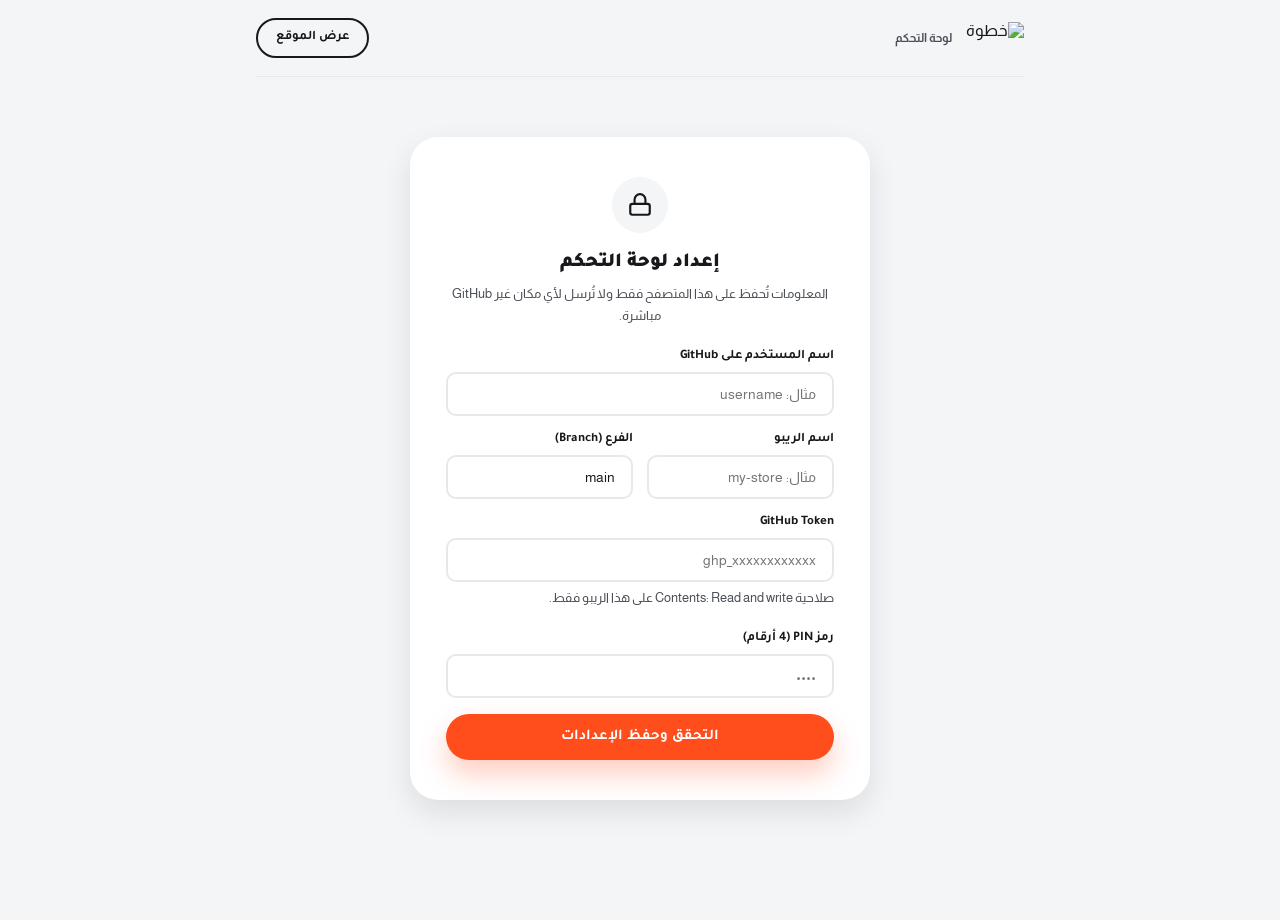
==== commit 76339637: "Add files via upload" ====
--- a/admin.html
+++ b/admin.html
@@ -14,7 +14,7 @@
 <div class="admin-wrap">
 
   <div class="admin-topbar">
-    <div class="admin-logo">خطوة<span>.</span><small>لوحة التحكم</small></div>
+    <div class="admin-logo"><img src="images/logo.png" alt="خطوة" class="admin-logo-img"><small>لوحة التحكم</small></div>
     <div style="display:flex;gap:10px;align-items:center;">
       <a href="index.html" class="btn btn-outline btn-sm" target="_blank">عرض الموقع</a>
       <button class="btn btn-outline btn-sm" id="logoutBtn" style="display:none;">تسجيل خروج</button>
@@ -34,12 +34,12 @@
     <form id="setupForm">
       <div class="field">
         <label>اسم المستخدم على GitHub</label>
-        <input type="text" id="cfgOwner" value="msndbw" required>
+        <input type="text" id="cfgOwner" placeholder="مثال: username" autocomplete="off" required>
       </div>
       <div class="field-row">
         <div class="field">
           <label>اسم الريبو</label>
-          <input type="text" id="cfgRepo" value="M" required>
+          <input type="text" id="cfgRepo" placeholder="مثال: my-store" autocomplete="off" required>
         </div>
         <div class="field">
           <label>الفرع (Branch)</label>
@@ -86,8 +86,11 @@
     <div class="tabs">
       <button class="tab-btn active" data-tab="addPanel">➕ إضافة منتج</button>
       <button class="tab-btn" data-tab="listPanel">📋 المنتجات</button>
+      <button class="tab-btn" data-tab="ordersPanel">🧾 الطلبات</button>
+      <button class="tab-btn" data-tab="customersPanel">👥 الزبائن</button>
       <button class="tab-btn" data-tab="catsPanel">🏷️ الفئات</button>
       <button class="tab-btn" data-tab="contactPanel">📞 التواصل</button>
+      <button class="tab-btn" data-tab="dbPanel">🗄️ قاعدة البيانات</button>
     </div>
 
     <div class="alert alert-success" id="globalSuccess"></div>
@@ -208,6 +211,52 @@
       </div>
     </div>
 
+    <!-- الطلبات -->
+    <div class="panel" id="ordersPanel">
+      <div class="card" id="dbNotConfiguredNotice" style="display:none;border:2px solid var(--ember);">
+        <h3>⚠️ قاعدة بيانات الطلبات غير مفعّلة بعد</h3>
+        <p style="font-size:13px;color:var(--ink-soft);line-height:1.9;">
+          لعرض الطلبات هنا تلقائياً، توجّه لتبويب "🗄️ قاعدة البيانات" وأكمل خطوات التفعيل
+          (إنشاء ريبو الطلبات + توكن القراءة). الطلبات الواردة من الزبائن عبر واتساب/ماسنجر
+          ستستمر بالوصول لك بشكل طبيعي حتى قبل التفعيل.
+        </p>
+      </div>
+
+      <div class="card">
+        <div class="orders-toolbar">
+          <div style="display:flex;align-items:center;gap:10px;flex:1;min-width:200px;">
+            <h3 style="margin-bottom:0;">📥 الطلبات الواردة</h3>
+            <button class="btn btn-outline btn-sm" onclick="loadOrdersList()">🔄 تحديث</button>
+          </div>
+          <input type="text" id="ordersSearchInput" placeholder="ابحث برقم الفاتورة، الاسم، أو الهاتف..." class="orders-search-input">
+        </div>
+
+        <div class="orders-filter-chips" id="ordersStatusFilter">
+          <button class="chip active" data-status="all">الكل</button>
+          <button class="chip" data-status="new-order">🆕 جديد</button>
+          <button class="chip" data-status="confirmed">📞 مؤكَّد</button>
+          <button class="chip" data-status="processing">📦 قيد التجهيز</button>
+          <button class="chip" data-status="shipped">🚚 بالطريق</button>
+          <button class="chip" data-status="done">✅ مُسلَّم</button>
+          <button class="chip" data-status="cancelled">❌ ملغي</button>
+        </div>
+
+        <div id="ordersList"><div class="empty-state">جارِ التحميل...</div></div>
+      </div>
+    </div>
+
+    <!-- الزبائن -->
+    <div class="panel" id="customersPanel">
+      <div class="card">
+        <div style="display:flex;align-items:center;justify-content:space-between;flex-wrap:wrap;gap:10px;margin-bottom:14px;">
+          <h3 style="margin-bottom:0;">👥 سجل الزبائن</h3>
+          <input type="text" id="customersSearchInput" placeholder="ابحث بالاسم أو رقم الهاتف..." class="orders-search-input" style="max-width:260px;">
+        </div>
+        <p style="font-size:12px;color:var(--ink-soft);margin-bottom:14px;">يُبنى هذا السجل تلقائياً من الطلبات المحفوظة بقاعدة البيانات — كل رقم هاتف يظهر مرة واحدة مع كل طلباته.</p>
+        <div id="customersList"><div class="empty-state">جارِ التحميل...</div></div>
+      </div>
+    </div>
+
     <!-- الفئات -->
     <div class="panel" id="catsPanel">
       <div class="card">
@@ -235,6 +284,10 @@
           <input type="text" id="ctWhatsapp" placeholder="9647xxxxxxxxx">
         </div>
         <div class="field">
+          <label>رابط ماسنجر الصفحة (مثال: https://m.me/yourpage)</label>
+          <input type="text" id="ctMessenger" placeholder="https://m.me/...">
+        </div>
+        <div class="field">
           <label>رقم الهاتف (يظهر كرابط اتصال، اختياري)</label>
           <input type="text" id="ctPhone" placeholder="07xxxxxxxxx">
         </div>
@@ -255,8 +308,43 @@
           <input type="text" id="ctTelegram" placeholder="https://t.me/...">
         </div>
 
+        <div class="field" style="border-top:1px solid var(--line);padding-top:18px;margin-top:6px;">
+          <label>روابط إضافية مستقبلية (أي منصة جديدة بدون تعديل الكود)</label>
+          <div id="customLinksList" style="margin-bottom:10px;"></div>
+          <div style="display:flex;gap:8px;flex-wrap:wrap;">
+            <input type="text" id="newLinkLabel" placeholder="اسم المنصة (مثال: سناب شات)" style="flex:1;min-width:140px;">
+            <input type="text" id="newLinkHref" placeholder="https://..." style="flex:2;min-width:180px;">
+            <button type="button" class="btn btn-outline btn-sm" onclick="addCustomLink()">➕ إضافة</button>
+          </div>
+        </div>
+
         <div style="margin-top:18px;">
           <button class="btn btn-primary" id="saveContactBtn" onclick="saveContactInfo()">💾 حفظ معلومات التواصل</button>
+        </div>
+      </div>
+    </div>
+
+    <!-- قاعدة بيانات الطلبات -->
+    <div class="panel" id="dbPanel">
+      <div class="card">
+        <h3>🗄️ قاعدة بيانات الطلبات</h3>
+        <p style="font-size:13px;color:var(--ink-soft);line-height:1.9;margin-bottom:16px;">
+          كل طلب يرسله الزبون من الموقع يُحفظ تلقائياً بريبو GitHub منفصل تماماً عن ريبو
+          المنتجات (حماية إضافية). هذا يتيح للزبون والإدارة البحث عن أي طلب لاحقاً برقم الفاتورة.
+        </p>
+
+        <ol class="db-setup-steps">
+          <li>أنشئ ريبو GitHub جديد فارغ مخصص للطلبات فقط (مثال: <code>khatwa-orders</code>). يفضّل أن يكون عاماً (Public) ليعمل البحث من الموقع بدون توكن.</li>
+          <li>تأكد أن خاصية Issues مفعّلة بإعدادات الريبو الجديد.</li>
+          <li>أنشئ Personal Access Token (Fine-grained) بصلاحية <b>Issues: Read & Write</b> على هذا الريبو فقط — بدون أي صلاحية Contents.</li>
+          <li>افتح ملف <code>orders-config.js</code> بمشروعك واملأ <code>owner</code> و<code>repo</code> و<code>writeToken</code> بالقيم، ثم انشره على GitHub Pages.</li>
+        </ol>
+
+        <div class="alert alert-error" id="dbConfigError"></div>
+        <div id="dbConfigStatus" class="db-status-box"></div>
+
+        <div style="margin-top:18px;">
+          <button class="btn btn-outline btn-sm" onclick="checkOrdersDbStatus()">🔄 إعادة فحص الإعدادات</button>
         </div>
       </div>
     </div>
@@ -270,6 +358,7 @@
 </div>
 
 <script src="github-api.js"></script>
+<script src="orders-config.js"></script>
 <script src="admin.js"></script>
 </body>
 </html>
--- a/style.css
+++ b/style.css
@@ -78,6 +78,12 @@
   transition:transform .25s ease, box-shadow .25s ease, background .25s ease;
   white-space:nowrap;
 }
+.btn:disabled{
+  opacity:.5;
+  cursor:not-allowed;
+  pointer-events:none;
+  transform:none !important;
+}
 .btn-primary{
   background:var(--ember);
   color:var(--white);
@@ -94,8 +100,33 @@
 .btn-outline:hover{background:var(--ink);color:var(--white);}
 .btn-whatsapp{background:#1fb35a;color:var(--white);}
 .btn-whatsapp:hover{background:#178f47;transform:translateY(-2px);}
+.btn-messenger{background:linear-gradient(135deg,#00b2ff,#006aff);color:var(--white);}
+.btn-messenger:hover{filter:brightness(1.08);transform:translateY(-2px);}
 .btn-sm{padding:10px 18px;font-size:13px;}
 .btn:active{transform:translateY(0) scale(.97);}
+
+/* ---------- اختيار طريقة الإرسال (واتساب / ماسنجر) ---------- */
+.send-method-row{display:flex;gap:10px;}
+.send-method-btn{
+  flex:1;
+  display:flex;align-items:center;justify-content:center;gap:8px;
+  padding:11px 14px;
+  border-radius:12px;
+  border:2px solid var(--line);
+  background:var(--white);
+  font-family:var(--font-display);
+  font-weight:700;font-size:13px;
+  color:var(--ink-soft);
+  cursor:pointer;
+  transition:all .2s ease;
+}
+.send-method-btn svg{flex-shrink:0;}
+.send-method-btn#sendMethodWa.active{
+  border-color:#1fb35a;background:#eafbf1;color:#178f47;
+}
+.send-method-btn#sendMethodFb.active{
+  border-color:#006aff;background:#eaf4ff;color:#006aff;
+}
 
 /* ---------- شريط علوي ---------- */
 .topbar{
@@ -134,16 +165,11 @@
 .site-header.scrolled .header-inner{padding:10px 0;}
 
 .logo{
-  font-family:var(--font-display);
-  font-weight:900;
-  font-size:26px;
-  letter-spacing:.5px;
-  display:flex;
-  align-items:baseline;
-  gap:6px;
+  display:flex;
+  align-items:center;
   cursor:pointer;
 }
-.logo span{color:var(--ember);}
+.logo-img{height:44px;width:auto;display:block;}
 
 .main-nav{display:flex;align-items:center;gap:30px;}
 .main-nav a{
@@ -235,6 +261,13 @@
   gap:30px;
   min-height:520px;
 }
+.hero-logo{
+  display:block;
+  max-width:230px;
+  width:48%;
+  height:auto;
+  margin-bottom:22px;
+}
 .hero-eyebrow{
   display:inline-flex;
   align-items:center;
@@ -264,14 +297,6 @@
   line-height:1.8;
 }
 .hero-ctas{display:flex;gap:14px;flex-wrap:wrap;margin-bottom:38px;}
-.hero-stats{display:flex;gap:34px;}
-.hero-stats div b{
-  display:block;
-  font-family:var(--font-display);
-  font-weight:900;
-  font-size:24px;
-}
-.hero-stats div span{font-size:13px;color:var(--ink-soft);}
 
 .hero-art{
   position:relative;
@@ -623,8 +648,8 @@
   padding-bottom:40px;
   border-bottom:1px solid #2c2f34;
 }
-.footer-logo{font-family:var(--font-display);font-weight:900;font-size:24px;color:#fff;margin-bottom:12px;}
-.footer-logo span{color:var(--ember);}
+.footer-logo{margin-bottom:14px;}
+.footer-logo-img{height:48px;width:auto;display:block;}
 .footer-about{font-size:13px;line-height:1.9;color:#9aa0a8;max-width:280px;}
 .footer-col h4{font-family:var(--font-display);font-size:15px;margin-bottom:16px;color:#fff;}
 .footer-col ul li{margin-bottom:10px;}
@@ -644,19 +669,35 @@
 .socials a:hover{background:var(--ember);}
 
 /* ---------- زر واتساب العائم ---------- */
-.float-whatsapp{
+.float-contact-stack{
   position:fixed;
   bottom:24px;
   left:24px;
   z-index:80;
+  display:flex;
+  flex-direction:column;
+  gap:14px;
+  align-items:center;
+}
+.float-whatsapp,
+.float-messenger{
+  position:static;
   width:58px;height:58px;
   border-radius:50%;
+  display:flex;align-items:center;justify-content:center;
+  animation:pulse 2.4s infinite;
+}
+.float-whatsapp{
   background:#1fb35a;
-  display:flex;align-items:center;justify-content:center;
   box-shadow:0 10px 24px rgba(31,179,90,.4);
-  animation:pulse 2.4s infinite;
 }
 .float-whatsapp svg{width:28px;height:28px;color:#fff;}
+.float-messenger{
+  background:linear-gradient(135deg,#00b2ff,#006aff);
+  box-shadow:0 10px 24px rgba(0,106,255,.4);
+  animation:none;
+}
+.float-messenger svg{width:26px;height:26px;color:#fff;}
 @keyframes pulse{
   0%{box-shadow:0 0 0 0 rgba(31,179,90,.5);}
   70%{box-shadow:0 0 0 14px rgba(31,179,90,0);}
@@ -981,6 +1022,19 @@
   transition:background .2s,transform .2s;
 }
 .gallery-expand:hover{background:#fff;transform:scale(1.08);}
+.gallery-download{
+  position:absolute;
+  bottom:12px;left:56px;
+  width:36px;height:36px;
+  border-radius:50%;
+  background:rgba(255,255,255,.9);
+  backdrop-filter:blur(4px);
+  display:flex;align-items:center;justify-content:center;
+  box-shadow:var(--shadow-sm);
+  z-index:3;
+  transition:background .2s,transform .2s;
+}
+.gallery-download:hover{background:#fff;transform:scale(1.08);}
 
 /* ===== صندوق العرض الكامل للصورة (Lightbox) ===== */
 .lightbox-overlay{
@@ -1253,6 +1307,7 @@
   display:flex;
   align-items:flex-start;
   justify-content:center;
+  -webkit-overflow-scrolling:touch;
 }
 .order-overlay.open{opacity:1;pointer-events:all;}
 
@@ -1261,11 +1316,15 @@
   border-radius:var(--radius-lg);
   max-width:640px;
   width:100%;
+  max-height:calc(100vh - 60px);
+  max-height:calc(100dvh - 60px);
   transform:translateY(30px) scale(.97);
   transition:transform .35s cubic-bezier(.32,.01,0,1);
   box-shadow:var(--shadow-lg);
   position:relative;
   margin:auto;
+  display:flex;
+  flex-direction:column;
   overflow:hidden;
 }
 .order-overlay.open .order-modal{transform:translateY(0) scale(1);}
@@ -1274,13 +1333,28 @@
   padding:24px 28px;
   border-bottom:1px solid var(--line);
   display:flex;align-items:center;justify-content:space-between;
+  flex-shrink:0;
 }
 .order-modal-head h3{
   font-family:var(--font-display);
   font-weight:800;font-size:18px;
 }
 
-.order-modal-body{padding:24px 28px;}
+#orderContent{
+  flex:1 1 auto;
+  min-height:0;
+  display:flex;
+  flex-direction:column;
+  overflow:hidden;
+}
+
+.order-modal-body{
+  padding:24px 28px;
+  overflow-y:auto;
+  -webkit-overflow-scrolling:touch;
+  flex:1 1 auto;
+  min-height:0;
+}
 
 /* ملخص الطلب */
 .order-summary{
@@ -1390,6 +1464,7 @@
   flex-direction:column;
   gap:10px;
   background:#fafafa;
+  flex-shrink:0;
 }
 .order-modal-foot .btn{width:100%;}
 .invoice-export-row{display:flex;gap:8px;width:100%;}
@@ -1399,6 +1474,10 @@
 .invoice-wrap{
   padding:28px;
   font-family:var(--font-body);
+  overflow-y:auto;
+  -webkit-overflow-scrolling:touch;
+  flex:1 1 auto;
+  min-height:0;
 }
 .invoice-header{
   display:flex;justify-content:space-between;align-items:flex-start;
@@ -1406,12 +1485,8 @@
   padding-bottom:16px;
   border-bottom:2px solid var(--ink);
 }
-.invoice-logo{
-  font-family:var(--font-display);
-  font-weight:900;
-  font-size:26px;
-}
-.invoice-logo span{color:var(--ember);}
+.invoice-brand{display:flex;flex-direction:column;}
+.invoice-logo-img{height:40px;width:auto;display:block;}
 .invoice-meta{text-align:left;font-size:12px;color:var(--ink-soft);}
 .invoice-meta b{display:block;font-size:14px;color:var(--ink);}
 
@@ -1464,6 +1539,105 @@
 }
 .invoice-customer p{font-size:12px;line-height:1.9;color:var(--ink-soft);}
 
+/* ---------- لافتة رقم الفاتورة ---------- */
+.invoice-number-banner{
+  margin:0 28px 14px;
+  background:var(--ember-light);
+  border:2px dashed var(--ember);
+  border-radius:var(--radius-sm);
+  padding:14px 18px;
+  font-size:13px;
+  color:var(--ink);
+  display:flex;
+  flex-wrap:wrap;
+  align-items:center;
+  gap:8px;
+}
+.invoice-number-big{
+  font-family:var(--font-display);
+  font-weight:900;
+  font-size:17px;
+  color:var(--ember-dark);
+  letter-spacing:.5px;
+}
+
+/* ---------- حالة حفظ الطلب بقاعدة البيانات ---------- */
+.order-save-status{
+  margin:0 28px 14px;
+  font-size:12.5px;
+  display:flex;
+  align-items:center;
+  gap:8px;
+  min-height:18px;
+}
+.order-save-status.saving{color:var(--ink-soft);}
+.order-save-status.saved{color:var(--success);font-weight:700;}
+.order-save-status.error{color:var(--ember-dark);background:var(--ember-light);padding:10px 14px;border-radius:var(--radius-sm);}
+
+/* ---------- نافذة تتبّع الطلب ---------- */
+.track-overlay{
+  position:fixed;inset:0;
+  background:rgba(22,24,27,.55);
+  z-index:200;
+  display:flex;align-items:center;justify-content:center;
+  padding:20px;
+  opacity:0;pointer-events:none;
+  transition:opacity .25s ease;
+}
+.track-overlay.open{opacity:1;pointer-events:all;}
+.track-modal{
+  background:var(--white);
+  border-radius:var(--radius-lg);
+  width:100%;max-width:520px;
+  max-height:88vh;
+  display:flex;flex-direction:column;
+  overflow:hidden;
+  transform:translateY(14px) scale(.98);
+  transition:transform .3s ease;
+}
+.track-overlay.open .track-modal{transform:translateY(0) scale(1);}
+.track-body{padding:24px;overflow-y:auto;}
+.track-hint{font-size:13px;color:var(--ink-soft);line-height:1.8;margin-bottom:16px;}
+.track-search-row{display:flex;gap:10px;margin-bottom:18px;}
+.track-search-row input{
+  flex:1;
+  padding:12px 16px;
+  border-radius:12px;
+  border:2px solid var(--line);
+  font-family:var(--font-body);
+  font-size:14px;
+  text-align:center;
+  letter-spacing:.5px;
+}
+.track-search-row input:focus{outline:none;border-color:var(--ember);}
+.track-msg{font-size:13px;padding:14px;border-radius:10px;text-align:center;}
+.track-msg.error{background:var(--ember-light);color:var(--ember-dark);}
+.track-msg.loading{display:flex;align-items:center;justify-content:center;gap:8px;color:var(--ink-soft);}
+.track-result-card{background:var(--mist);border-radius:var(--radius-md);padding:18px;}
+.track-result-head{display:flex;justify-content:space-between;align-items:center;flex-wrap:wrap;gap:8px;margin-bottom:6px;}
+.track-invoice-no{font-family:var(--font-display);font-weight:900;font-size:16px;color:var(--ink);}
+.track-status-badge{
+  background:var(--ink);color:#fff;
+  font-size:11px;font-weight:700;
+  padding:6px 12px;border-radius:999px;
+  font-family:var(--font-display);
+}
+.track-result-date{font-size:11px;color:var(--ink-soft);margin-bottom:14px;}
+.track-result-section{margin-bottom:14px;}
+.track-result-section h4{font-family:var(--font-display);font-weight:800;font-size:13px;margin-bottom:8px;}
+.track-result-section p{font-size:12px;line-height:1.9;color:var(--ink-soft);}
+.track-item{display:flex;align-items:center;gap:10px;padding:8px 0;border-bottom:1px solid var(--line);}
+.track-item:last-child{border-bottom:none;}
+.track-item-thumb{width:40px;height:40px;border-radius:8px;overflow:hidden;flex-shrink:0;background:var(--white);display:flex;align-items:center;justify-content:center;}
+.track-item-thumb img{width:100%;height:100%;object-fit:cover;}
+.track-item-body{flex:1;min-width:0;}
+.track-item-name{font-size:12.5px;font-weight:700;}
+.track-item-meta{font-size:10.5px;color:var(--ink-soft);}
+.track-item-price{font-size:12.5px;font-weight:700;white-space:nowrap;}
+.track-result-totals{border-top:2px solid var(--ink);padding-top:10px;}
+.track-result-totals div{display:flex;justify-content:space-between;font-size:12px;color:var(--ink-soft);padding:3px 0;}
+.track-result-totals .track-grand{font-family:var(--font-display);font-weight:800;font-size:15px;color:var(--ember-dark);}
+
 /* ====================================================
    لوحة التحكم (admin)
    ==================================================== */
@@ -1480,11 +1654,9 @@
   border-bottom:1px solid var(--line);
 }
 .admin-logo{
-  font-family:var(--font-display);
-  font-weight:900;font-size:20px;
-  display:flex;align-items:baseline;gap:6px;
-}
-.admin-logo span{color:var(--ember);}
+  display:flex;align-items:center;gap:6px;
+}
+.admin-logo-img{height:32px;width:auto;display:block;}
 .admin-logo small{
   font-size:12px;font-weight:700;
   color:var(--ink-soft);
@@ -1595,6 +1767,18 @@
   font-size:12px;font-weight:700;
   cursor:pointer;
 }
+.multi-img-download{
+  position:absolute;bottom:4px;left:4px;
+  width:22px;height:22px;
+  border-radius:50%;
+  background:rgba(22,24,27,.7);color:#fff;
+  display:flex;align-items:center;justify-content:center;
+  cursor:pointer;
+  backdrop-filter:blur(2px);
+  transition:background .2s;
+}
+.multi-img-download:hover{background:rgba(22,24,27,.9);}
+.multi-img-download svg{width:12px;height:12px;}
 
 .size-checks{
   display:flex;flex-wrap:wrap;
@@ -1791,11 +1975,10 @@
    ==================================================== */
 @media (max-width: 980px){
   .products-grid{grid-template-columns:repeat(2, 1fr);}
-  .review-grid{grid-template-columns:1fr;}
   .footer-grid{grid-template-columns:1fr 1fr;}
   .hero-inner{grid-template-columns:1fr;min-height:auto;padding:30px 0 50px;text-align:center;}
   .hero p{margin-inline:auto;}
-  .hero-stats{justify-content:center;}
+  .hero-logo{margin-inline:auto;}
   .hero-ctas{justify-content:center;}
   .hero-art{order:-1;height:300px;}
   .hero-blob{width:260px;height:260px;}
@@ -1836,10 +2019,134 @@
   .product-info{padding:12px 12px 14px;}
   .hero h1{font-size:32px;}
   .stats-strip{grid-template-columns:repeat(2,1fr);padding:30px 18px;}
-  .float-whatsapp{width:52px;height:52px;bottom:16px;left:16px;}
+  .float-contact-stack{bottom:16px;left:16px;gap:10px;}
+  .float-whatsapp,.float-messenger{width:52px;height:52px;}
   .order-modal-body{padding:18px;}
   .order-modal-head{padding:18px;}
   .order-modal-foot{padding:14px 18px;}
   .product-detail{padding:20px 18px;}
   .admin-stats{grid-template-columns:repeat(2,1fr);}
-}
+
+  /* نافذة الطلب — ملء الشاشة على الهاتف مع إبقاء الحقول قابلة للوصول فوق لوحة المفاتيح */
+  .order-overlay{padding:0;align-items:stretch;}
+  .order-modal{
+    max-width:100%;width:100%;
+    max-height:100vh;max-height:100dvh;
+    height:100vh;height:100dvh;
+    border-radius:0;margin:0;
+  }
+
+  /* فاتورة — تنسيق متجاوب على الهواتف */
+  .invoice-wrap{padding:16px;}
+  .invoice-header{
+    flex-wrap:wrap;
+    gap:10px;
+    margin-bottom:16px;
+    padding-bottom:12px;
+  }
+  .invoice-logo{font-size:21px;}
+  .invoice-meta{text-align:right;font-size:11px;}
+  .invoice-meta b{font-size:12.5px;}
+
+  /* الجدول: نلغي تخطيط الصفوف ونحوّله لبطاقات مكدّسة لتفادي الانضغاط الأفقي */
+  .invoice-table thead{display:none;}
+  .invoice-table, .invoice-table tbody, .invoice-table tr, .invoice-table td{display:block;width:100%;}
+  .invoice-table{margin-bottom:12px;}
+  .invoice-table tr{
+    display:grid;
+    grid-template-columns:44px 1fr;
+    gap:4px 10px;
+    align-items:center;
+    padding:12px 0;
+    border-bottom:1px solid var(--line);
+  }
+  .invoice-table td{
+    padding:0;
+    border-bottom:none;
+    font-size:12.5px;
+  }
+  .invoice-table td[data-label]:not(:empty)::before{
+    content:attr(data-label) ": ";
+    font-family:var(--font-display);
+    font-weight:700;
+    color:var(--ink-soft);
+    font-size:10.5px;
+  }
+  .invoice-table td[data-label="التفاصيل"]:empty{display:none;}
+  .invoice-table .td-thumb{grid-row:1 / span 4;width:44px;}
+  .invoice-table .td-thumb img,
+  .invoice-table .td-thumb .icon-ph{width:44px;height:44px;}
+
+  .invoice-total-row{padding:10px 0;gap:14px;}
+  .invoice-total-label{font-size:13px;}
+  .invoice-total-val{font-size:16px;}
+
+  .invoice-customer{padding:12px;}
+  .invoice-customer p{font-size:11.5px;line-height:1.8;}
+
+  .invoice-export-row{flex-wrap:wrap;}
+  .invoice-export-row .btn{flex:1 1 30%;padding:10px 6px;font-size:11.5px;}
+}
+
+@media (max-width: 380px){
+  .invoice-wrap{padding:12px;}
+  .invoice-table tr{grid-template-columns:38px 1fr;}
+  .invoice-table .td-thumb{width:38px;}
+  .invoice-table .td-thumb img,
+  .invoice-table .td-thumb .icon-ph{width:38px;height:38px;}
+}
+
+/* ====================================================
+   لوحة التحكم — الطلبات / الزبائن / قاعدة البيانات
+   ==================================================== */
+.orders-toolbar{
+  display:flex;align-items:center;justify-content:space-between;
+  flex-wrap:wrap;gap:12px;margin-bottom:14px;
+}
+.orders-search-input{
+  flex:1;min-width:220px;max-width:340px;
+  padding:10px 14px;
+  border-radius:10px;
+  border:1.5px solid var(--line);
+  font-family:var(--font-body);
+  font-size:13px;
+}
+.orders-search-input:focus{outline:none;border-color:var(--ember);}
+.orders-filter-chips{
+  display:flex;flex-wrap:wrap;gap:8px;margin-bottom:18px;
+}
+.orders-filter-chips .chip{font-size:12px;padding:7px 14px;}
+
+.order-status-badge{
+  font-size:11px;font-weight:700;
+  background:var(--mist);
+  padding:5px 12px;border-radius:999px;
+  white-space:nowrap;
+}
+
+.db-setup-steps{
+  margin:0 0 18px;padding-inline-start:20px;
+  font-size:13px;line-height:2;color:var(--ink-soft);
+}
+.db-setup-steps code{
+  background:var(--mist);
+  padding:1px 6px;border-radius:4px;
+  font-size:12px;color:var(--ink);
+  direction:ltr;display:inline-block;
+}
+.db-status-box{margin-top:10px;}
+.db-status-row{
+  padding:14px 16px;border-radius:10px;
+  font-size:13px;display:flex;align-items:center;gap:8px;
+}
+.db-status-row.error{background:var(--ember-light);color:var(--ember-dark);}
+.db-status-row.ok{background:#e8f6ee;color:#1c7a45;}
+.db-status-row.loading{background:var(--mist);color:var(--ink-soft);}
+
+.custom-link-row{
+  display:flex;align-items:center;gap:10px;flex-wrap:wrap;
+  background:var(--mist);
+  padding:8px 12px;border-radius:8px;
+  margin-bottom:6px;font-size:12.5px;font-weight:700;
+}
+.custom-link-row a{flex:1;overflow:hidden;text-overflow:ellipsis;white-space:nowrap;direction:ltr;text-align:right;}
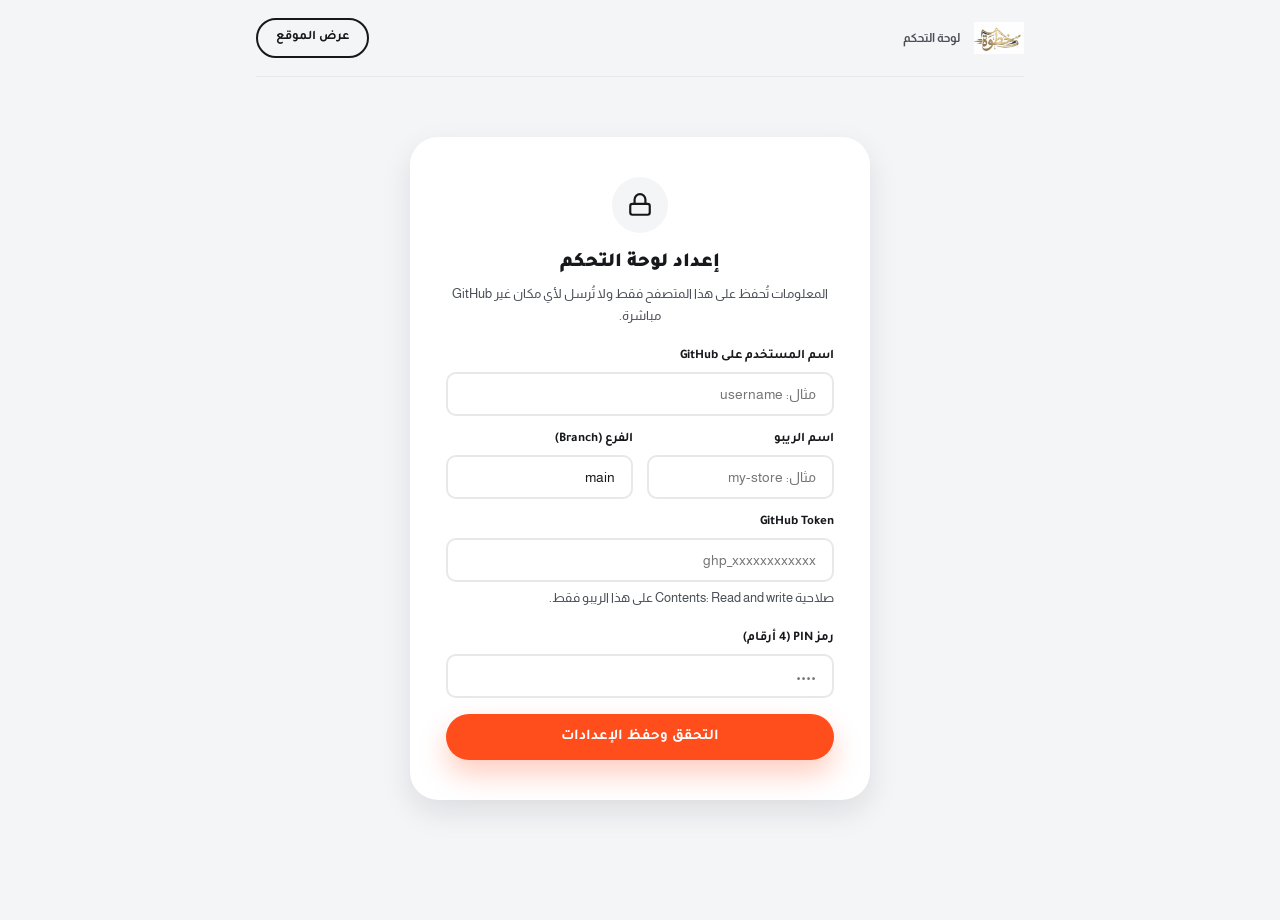
==== commit 36ada4c7: "Add files via upload" ====
--- a/admin.html
+++ b/admin.html
@@ -14,7 +14,7 @@
 <div class="admin-wrap">
 
   <div class="admin-topbar">
-    <div class="admin-logo"><img src="images/logo.png" alt="خطوة" class="admin-logo-img"><small>لوحة التحكم</small></div>
+    <div class="admin-logo"><img src="logo.png" alt="خطوة" class="admin-logo-img"><small>لوحة التحكم</small></div>
     <div style="display:flex;gap:10px;align-items:center;">
       <a href="index.html" class="btn btn-outline btn-sm" target="_blank">عرض الموقع</a>
       <button class="btn btn-outline btn-sm" id="logoutBtn" style="display:none;">تسجيل خروج</button>
